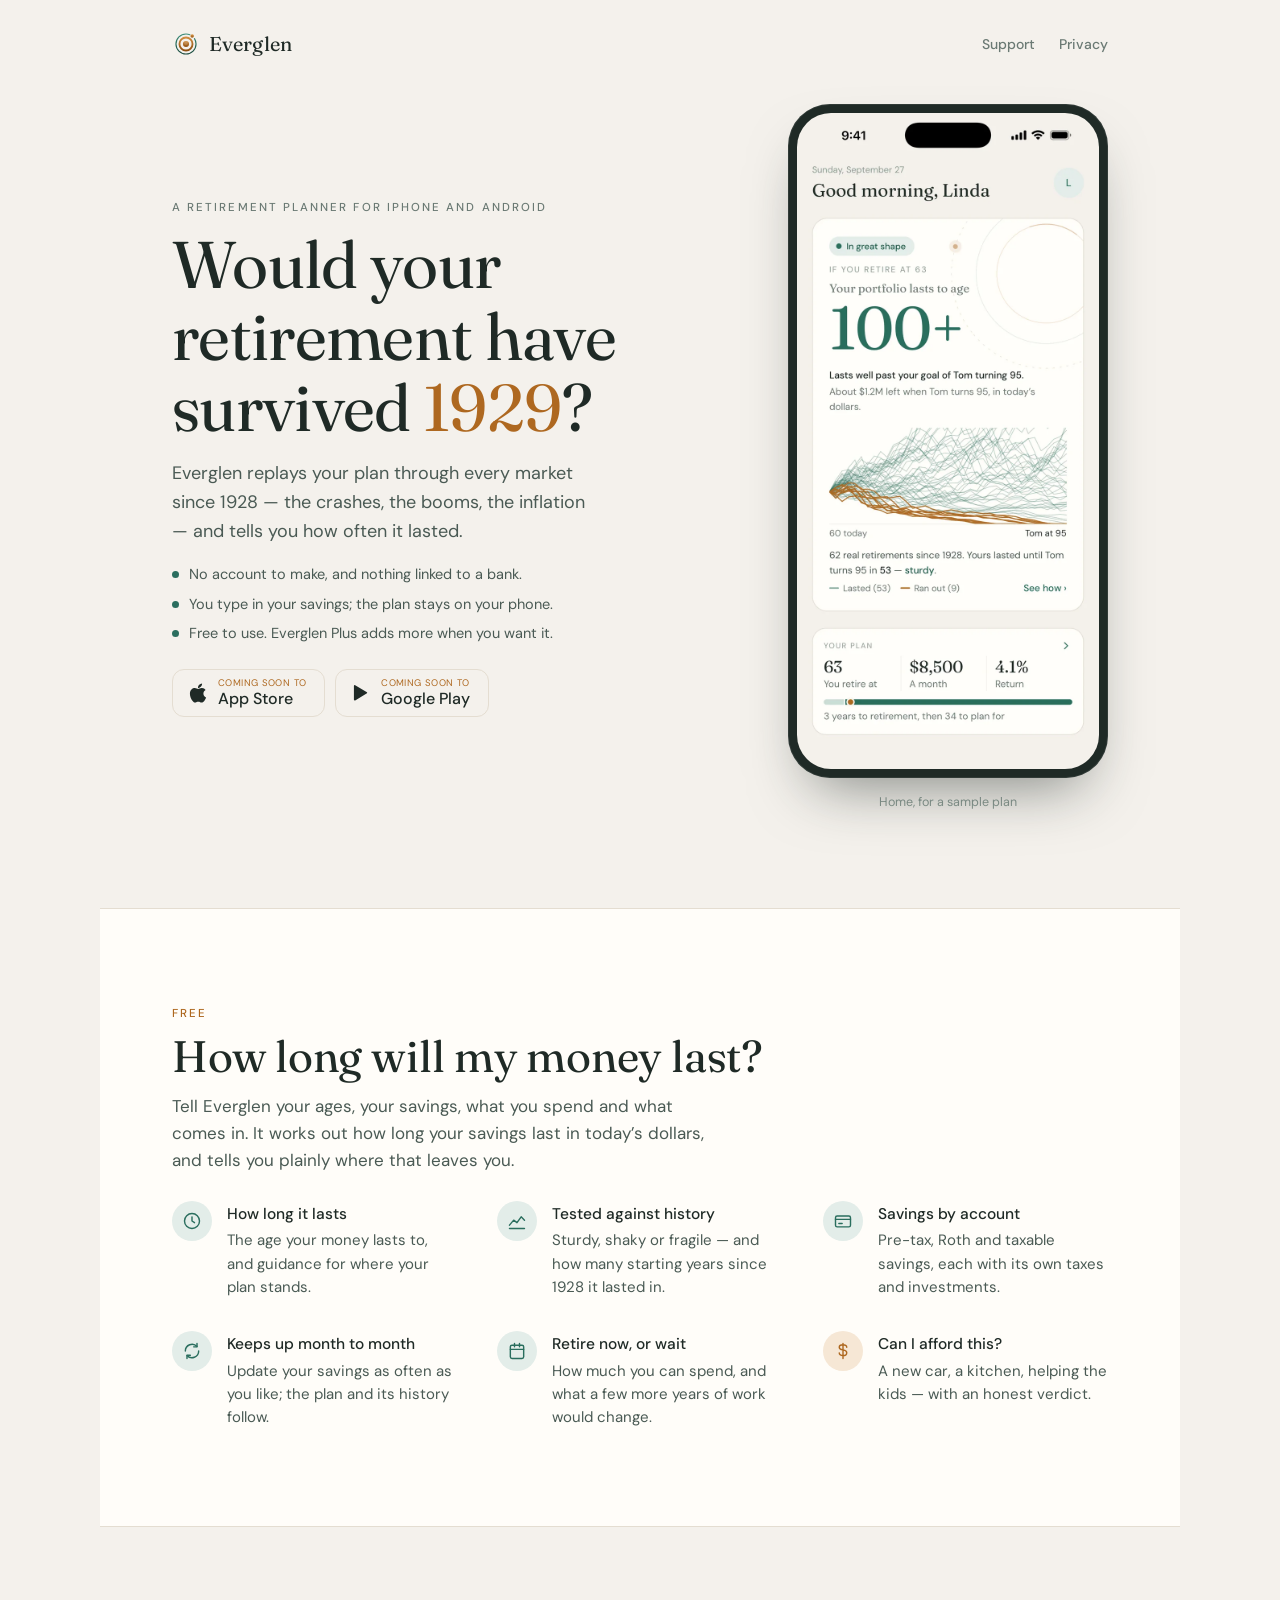
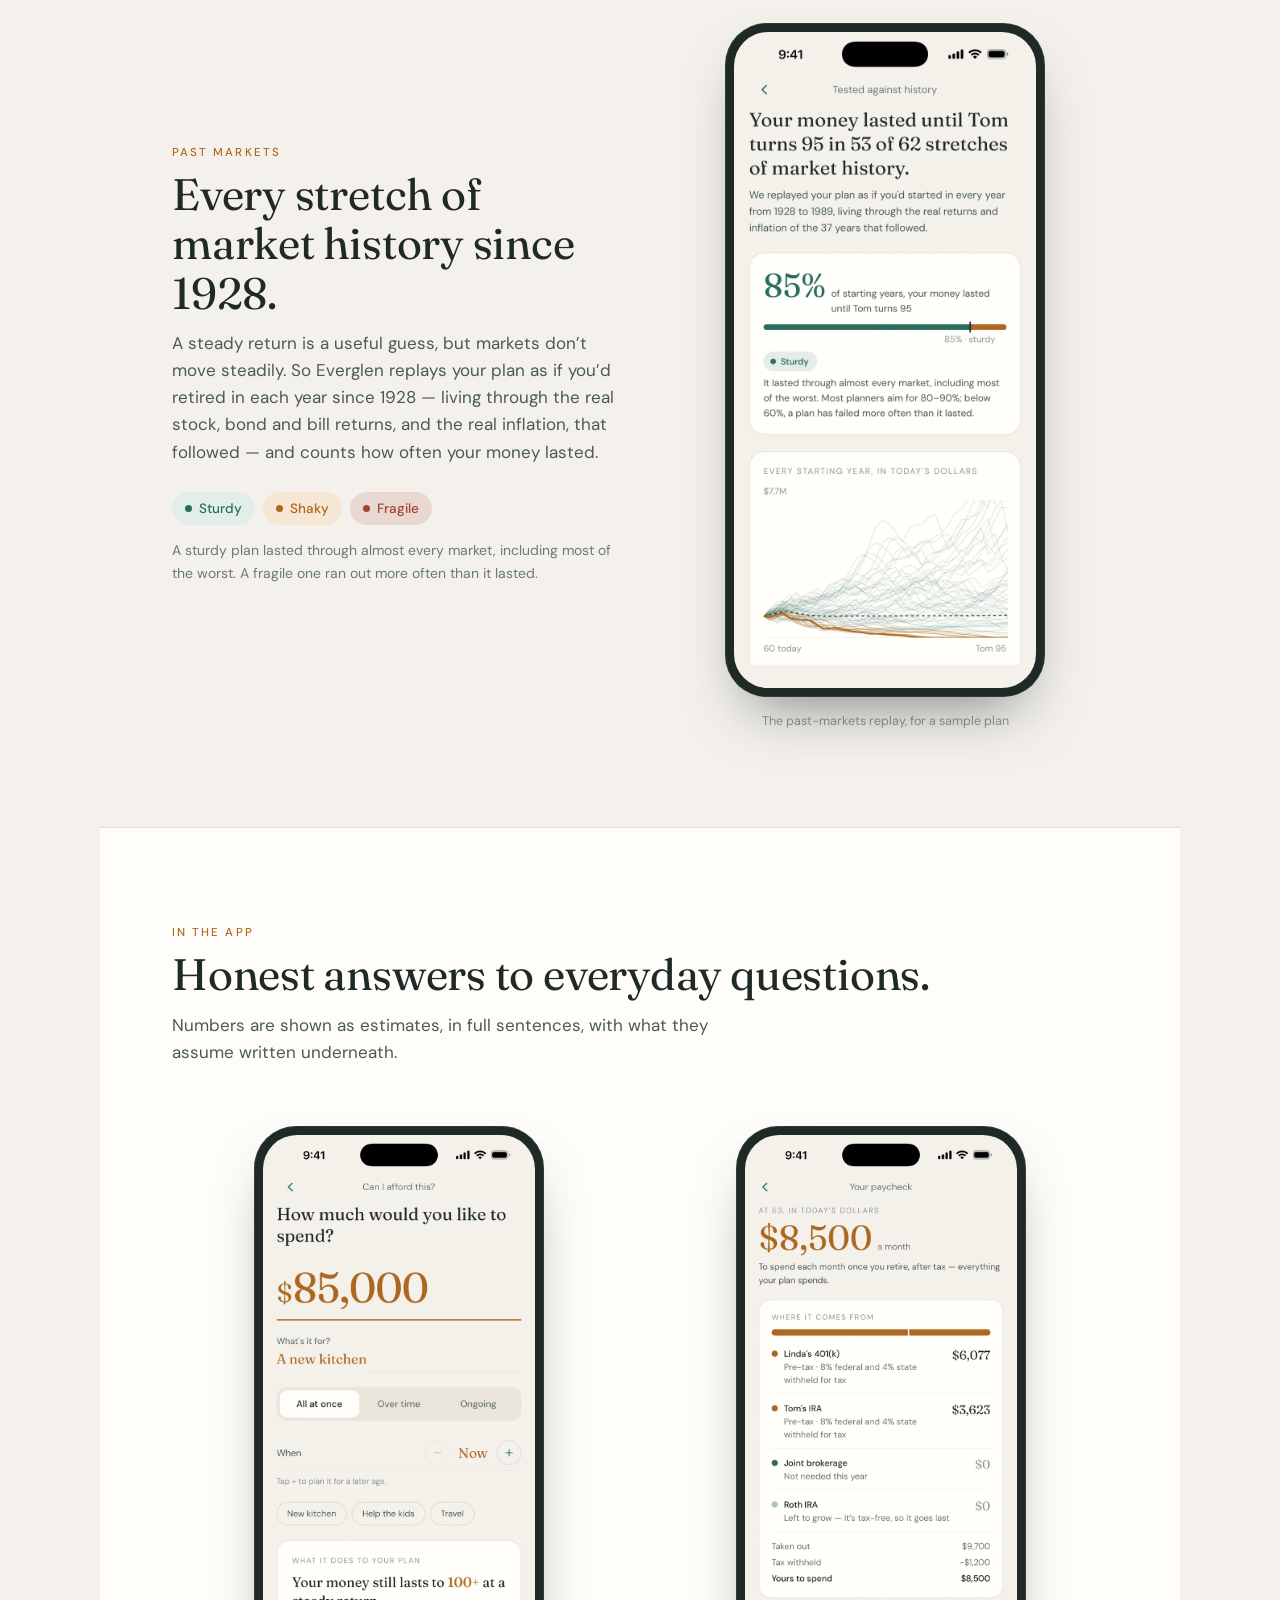
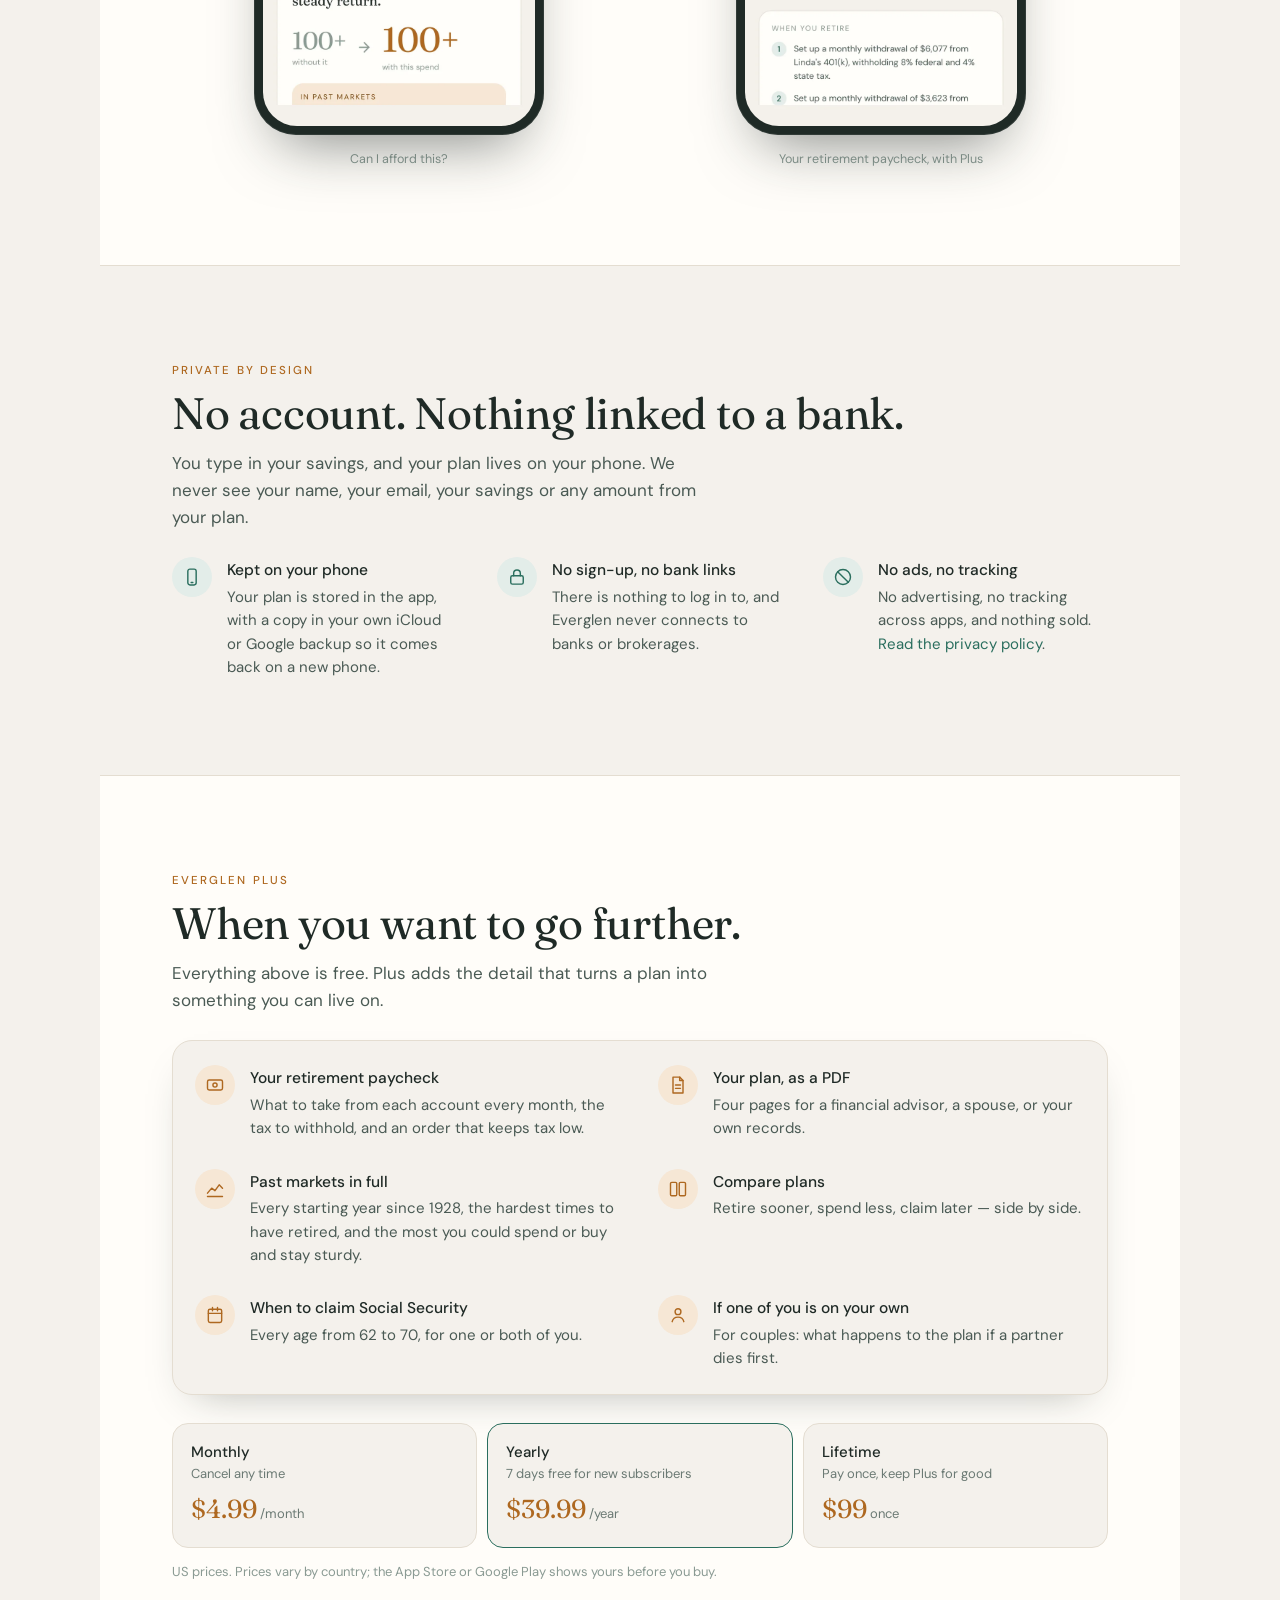
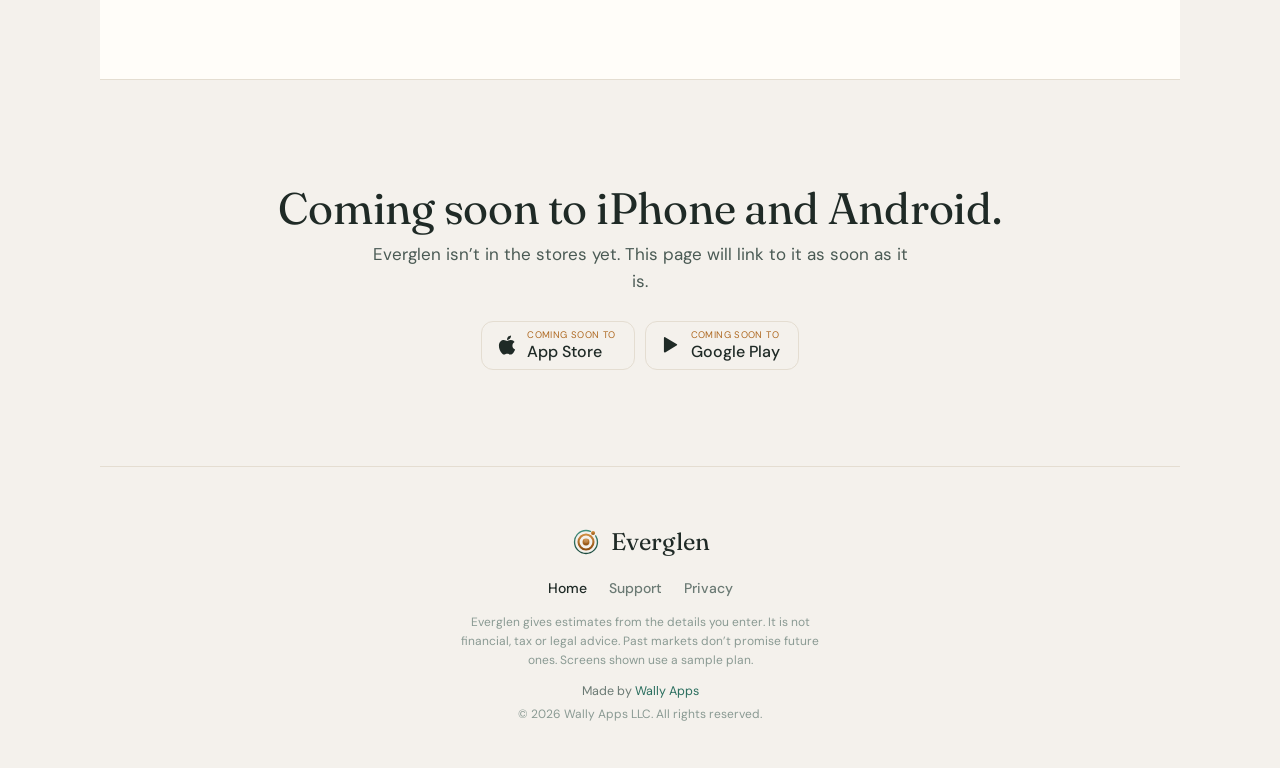
==== index.html @ 69cf1585 "Real screenshots, the new mark, and the analytics privacy policy The home page's four phone mockups " ====
<!DOCTYPE html>
<html lang="en">
<head>
<meta charset="UTF-8" />
<meta name="viewport" content="width=device-width, initial-scale=1, viewport-fit=cover" />
<title>Everglen — Would your retirement have survived 1929?</title>
<meta name="description" content="Everglen is a retirement planner for iPhone and Android. It shows how long your money will last, then replays your plan through every market since 1928 to see how often it held up. No account, nothing linked to a bank." />
<meta name="theme-color" content="#F4F1EC" media="(prefers-color-scheme: light)" />
<meta name="theme-color" content="#141917" media="(prefers-color-scheme: dark)" />
<meta property="og:title" content="Everglen — Would your retirement have survived 1929?" />
<meta property="og:description" content="A retirement planner that replays your plan through every market since 1928 — the crashes, the booms, the inflation — and tells you how often it lasted." />
<meta property="og:image" content="images/icon-512.png" />
<link rel="icon" type="image/png" href="images/favicon.png" />
<link rel="apple-touch-icon" href="images/apple-touch-icon.png" />
<link rel="preconnect" href="https://fonts.googleapis.com" />
<link rel="preconnect" href="https://fonts.gstatic.com" crossorigin />
<link href="https://fonts.googleapis.com/css2?family=DM+Sans:opsz,wght@9..40,400;9..40,500&family=Fraunces:opsz,wght@9..144,400&display=swap" rel="stylesheet" />
<link rel="stylesheet" href="styles.css?v=1" />
</head>
<body>

<div class="col col-home">

  <!-- ============ HERO ============ -->
  <section class="section hero">
    <header class="site-header">
      <a href="index.html" class="wordmark"><img src="images/mark.svg" alt="" width="28" height="28" />Everglen</a>
      <nav>
        <a href="support.html">Support</a>
        <a href="privacy.html">Privacy</a>
      </nav>
    </header>

    <div class="hero-inner">
      <div>
        <div class="eyebrow">A retirement planner for iPhone and Android</div>
        <h1 class="hero-question">Would your retirement have survived <em>1929</em>?</h1>
        <p class="lede">Everglen replays your plan through every market since 1928 — the crashes, the booms, the inflation — and tells you how often it lasted.</p>
        <ul class="hero-points">
          <li>No account to make, and nothing linked to a bank.</li>
          <li>You type in your savings; the plan stays on your phone.</li>
          <li>Free to use. Everglen Plus adds more when you want it.</li>
        </ul>
        <div class="badge-row">
          <span class="store-badge coming-soon" aria-label="Coming soon to the App Store">
            <svg viewBox="0 0 384 512" aria-hidden="true"><path d="M318.7 268.7c-.2-36.7 16.4-64.4 50-84.8-18.8-26.9-47.2-41.7-84.7-44.6-35.5-2.8-74.3 20.7-88.5 20.7-15 0-49.4-19.7-76.4-19.7C63.3 141.2 4 184.8 4 273.5q0 39.3 14.4 81.2c12.8 36.7 59 126.7 107.2 125.2 25.2-.6 43-17.9 75.8-17.9 31.8 0 48.3 17.9 76.4 17.9 48.6-.7 90.4-82.5 102.6-119.3-65.2-30.7-61.7-90-61.7-91.9zm-56.6-164.2c27.3-32.4 24.8-61.9 24-72.5-24.1 1.4-52 16.4-67.9 34.9-17.5 19.8-27.8 44.3-25.6 71.9 26.1 2 49.9-11.4 69.5-34.3z"/></svg>
            <span class="stack"><span class="top">COMING SOON TO</span><span class="bot">App Store</span></span>
          </span>
          <span class="store-badge coming-soon" aria-label="Coming soon to Google Play">
            <svg viewBox="0 0 24 24" aria-hidden="true"><path d="M3.5 20.5V3.5c0-.55.45-1 1-1 .18 0 .35.05.51.13l14.14 8.5c.4.24.4.83 0 1.07L5.01 20.87c-.16.08-.33.13-.51.13-.55 0-1-.45-1-1z"/></svg>
            <span class="stack"><span class="top">COMING SOON TO</span><span class="bot">Google Play</span></span>
          </span>
        </div>
      </div>

      <!-- Home screen (sample plan) -->
      <figure class="phone-wrap" style="margin-bottom:0;">
        <div class="phone shot" role="img" aria-label="Everglen's Home screen for a sample couple: their money lasts to age 100+, and in real market history since 1928 it lasted until Tom turns 95 in 53 of 62 starting years — sturdy. Under it, their plan: retiring at 63 on $8,500 a month.">
          <img class="shot-img" src="images/screen-home.webp" alt="" width="750" height="1630" />
        </div>
        <figcaption class="phone-caption">Home, for a sample plan</figcaption>
      </figure>
    </div>
  </section>

  <!-- ============ HOW LONG ============ -->
  <section class="section alt">
    <div class="eyebrow copper">Free</div>
    <h2 class="h2">How long will my money last?</h2>
    <p class="sub">Tell Everglen your ages, your savings, what you spend and what comes in. It works out how long your savings last in today’s dollars, and tells you plainly where that leaves you.</p>

    <div class="feature-list two three">
      <div class="feature-row">
        <div class="icon-circle"><svg viewBox="0 0 24 24"><circle cx="12" cy="12" r="9"/><path d="M12 7v5l3 2"/></svg></div>
        <div>
          <div class="feature-title">How long it lasts</div>
          <div class="feature-body">The age your money lasts to, and guidance for where your plan stands.</div>
        </div>
      </div>
      <div class="feature-row">
        <div class="icon-circle"><svg viewBox="0 0 24 24"><path d="M3 17l5-6 4 3 5-7 4 4"/><path d="M3 21h18"/></svg></div>
        <div>
          <div class="feature-title">Tested against history</div>
          <div class="feature-body">Sturdy, shaky or fragile — and how many starting years since 1928 it lasted in.</div>
        </div>
      </div>
      <div class="feature-row">
        <div class="icon-circle"><svg viewBox="0 0 24 24"><rect x="3" y="6" width="18" height="13" rx="2"/><path d="M3 10h18M7 15h4"/></svg></div>
        <div>
          <div class="feature-title">Savings by account</div>
          <div class="feature-body">Pre-tax, Roth and taxable savings, each with its own taxes and investments.</div>
        </div>
      </div>
      <div class="feature-row">
        <div class="icon-circle"><svg viewBox="0 0 24 24"><path d="M4 12a8 8 0 0 1 14-5.3M20 12a8 8 0 0 1-14 5.3"/><path d="M18 3v4h-4M6 21v-4h4"/></svg></div>
        <div>
          <div class="feature-title">Keeps up month to month</div>
          <div class="feature-body">Update your savings as often as you like; the plan and its history follow.</div>
        </div>
      </div>
      <div class="feature-row">
        <div class="icon-circle"><svg viewBox="0 0 24 24"><rect x="4" y="5" width="16" height="16" rx="2"/><path d="M4 10h16M9 3v4M15 3v4"/></svg></div>
        <div>
          <div class="feature-title">Retire now, or wait</div>
          <div class="feature-body">How much you can spend, and what a few more years of work would change.</div>
        </div>
      </div>
      <div class="feature-row">
        <div class="icon-circle copper"><svg viewBox="0 0 24 24"><path d="M12 3v18M16.5 7.5c0-1.9-2-3-4.5-3s-4.5 1.1-4.5 3 2 2.8 4.5 3.2 4.5 1.3 4.5 3.3-2 3.5-4.5 3.5-4.5-1.3-4.5-3.3"/></svg></div>
        <div>
          <div class="feature-title">Can I afford this?</div>
          <div class="feature-body">A new car, a kitchen, helping the kids — with an honest verdict.</div>
        </div>
      </div>
    </div>
  </section>

  <!-- ============ PAST MARKETS ============ -->
  <section class="section">
    <div class="split">
      <div>
        <div class="eyebrow copper">Past markets</div>
        <h2 class="h2">Every stretch of market history since 1928.</h2>
        <p class="sub">A steady return is a useful guess, but markets don’t move steadily. So Everglen replays your plan as if you’d retired in each year since 1928 — living through the real stock, bond and bill returns, and the real inflation, that followed — and counts how often your money lasted.</p>
        <div class="verdicts">
          <span class="chip sturdy">Sturdy</span>
          <span class="chip shaky">Shaky</span>
          <span class="chip fragile">Fragile</span>
        </div>
        <p class="verdict-notes">A sturdy plan lasted through almost every market, including most of the worst. A fragile one ran out more often than it lasted.</p>
      </div>

      <figure class="phone-wrap" style="margin-bottom:0;">
        <div class="phone shot" role="img" aria-label="The past-markets replay for a sample couple: their money lasted until Tom turns 95 in 53 of 62 stretches of market history, 85 percent — sturdy.">
          <img class="shot-img" src="images/screen-markets.webp" alt="" width="750" height="1630" loading="lazy" />
        </div>
        <figcaption class="phone-caption">The past-markets replay, for a sample plan</figcaption>
      </figure>
    </div>
  </section>

  <!-- ============ TWO SCREENS ============ -->
  <section class="section alt">
    <div class="eyebrow copper">In the app</div>
    <h2 class="h2">Honest answers to everyday questions.</h2>
    <p class="sub">Numbers are shown as estimates, in full sentences, with what they assume written underneath.</p>

    <div class="screens">
      <!-- Can I afford this? -->
      <figure class="phone-wrap">
        <div class="phone shot" role="img" aria-label="Can I afford this? for a sample couple: spending $85,000 on a new kitchen, their money still lasts to 100+ at a steady return.">
          <img class="shot-img" src="images/screen-afford.webp" alt="" width="750" height="1630" loading="lazy" />
        </div>
        <figcaption class="phone-caption">Can I afford this?</figcaption>
      </figure>

      <!-- Paycheck -->
      <figure class="phone-wrap">
        <div class="phone shot" role="img" aria-label="Your retirement paycheck for a sample couple: $8,500 a month to spend, $6,077 from Linda's 401(k) and $3,623 from Tom's IRA, with 8% federal and 4% state tax withheld; the brokerage and Roth are left to grow.">
          <img class="shot-img" src="images/screen-paycheck.webp" alt="" width="750" height="1630" loading="lazy" />
        </div>
        <figcaption class="phone-caption">Your retirement paycheck, with Plus</figcaption>
      </figure>
    </div>
  </section>

  <!-- ============ PRIVATE ============ -->
  <section class="section">
    <div class="eyebrow copper">Private by design</div>
    <h2 class="h2">No account. Nothing linked to a bank.</h2>
    <p class="sub">You type in your savings, and your plan lives on your phone. We never see your name, your email, your savings or any amount from your plan.</p>

    <div class="feature-list two three">
      <div class="feature-row">
        <div class="icon-circle"><svg viewBox="0 0 24 24"><rect x="7" y="2.5" width="10" height="19" rx="2.5"/><path d="M11 18.5h2"/></svg></div>
        <div>
          <div class="feature-title">Kept on your phone</div>
          <div class="feature-body">Your plan is stored in the app, with a copy in your own iCloud or Google backup so it comes back on a new phone.</div>
        </div>
      </div>
      <div class="feature-row">
        <div class="icon-circle"><svg viewBox="0 0 24 24"><rect x="4.5" y="10.5" width="15" height="10" rx="2"/><path d="M8 10.5V7.5a4 4 0 0 1 8 0v3"/></svg></div>
        <div>
          <div class="feature-title">No sign-up, no bank links</div>
          <div class="feature-body">There is nothing to log in to, and Everglen never connects to banks or brokerages.</div>
        </div>
      </div>
      <div class="feature-row">
        <div class="icon-circle"><svg viewBox="0 0 24 24"><circle cx="12" cy="12" r="9"/><path d="M5.6 5.6l12.8 12.8"/></svg></div>
        <div>
          <div class="feature-title">No ads, no tracking</div>
          <div class="feature-body">No advertising, no tracking across apps, and nothing sold. <a href="privacy.html">Read the privacy policy</a>.</div>
        </div>
      </div>
    </div>
  </section>

  <!-- ============ PLUS ============ -->
  <section class="section alt">
    <div class="eyebrow copper">Everglen Plus</div>
    <h2 class="h2">When you want to go further.</h2>
    <p class="sub">Everything above is free. Plus adds the detail that turns a plan into something you can live on.</p>

    <div class="plus-card">
      <div class="feature-list two">
        <div class="feature-row">
          <div class="icon-circle copper"><svg viewBox="0 0 24 24"><rect x="3" y="6" width="18" height="12" rx="2"/><circle cx="12" cy="12" r="2.5"/></svg></div>
          <div>
            <div class="feature-title">Your retirement paycheck</div>
            <div class="feature-body">What to take from each account every month, the tax to withhold, and an order that keeps tax low.</div>
          </div>
        </div>
        <div class="feature-row">
          <div class="icon-circle copper"><svg viewBox="0 0 24 24"><path d="M6 2.5h8l4 4v15H6z"/><path d="M14 2.5v4h4M9 12h6M9 16h6"/></svg></div>
          <div>
            <div class="feature-title">Your plan, as a PDF</div>
            <div class="feature-body">Four pages for a financial advisor, a spouse, or your own records.</div>
          </div>
        </div>
        <div class="feature-row">
          <div class="icon-circle copper"><svg viewBox="0 0 24 24"><path d="M3 17l5-6 4 3 5-7 4 4"/><path d="M3 21h18"/></svg></div>
          <div>
            <div class="feature-title">Past markets in full</div>
            <div class="feature-body">Every starting year since 1928, the hardest times to have retired, and the most you could spend or buy and stay sturdy.</div>
          </div>
        </div>
        <div class="feature-row">
          <div class="icon-circle copper"><svg viewBox="0 0 24 24"><rect x="3" y="4" width="7.5" height="16" rx="1.5"/><rect x="13.5" y="4" width="7.5" height="16" rx="1.5"/></svg></div>
          <div>
            <div class="feature-title">Compare plans</div>
            <div class="feature-body">Retire sooner, spend less, claim later — side by side.</div>
          </div>
        </div>
        <div class="feature-row">
          <div class="icon-circle copper"><svg viewBox="0 0 24 24"><rect x="4" y="5" width="16" height="16" rx="2"/><path d="M4 10h16M9 3v4M15 3v4"/></svg></div>
          <div>
            <div class="feature-title">When to claim Social Security</div>
            <div class="feature-body">Every age from 62 to 70, for one or both of you.</div>
          </div>
        </div>
        <div class="feature-row">
          <div class="icon-circle copper"><svg viewBox="0 0 24 24"><circle cx="12" cy="8" r="3.5"/><path d="M5 20c.8-3.6 3.6-5.5 7-5.5s6.2 1.9 7 5.5"/></svg></div>
          <div>
            <div class="feature-title">If one of you is on your own</div>
            <div class="feature-body">For couples: what happens to the plan if a partner dies first.</div>
          </div>
        </div>
      </div>
    </div>

    <div class="price-row">
      <div class="price">
        <div><div class="p-name">Monthly</div><div class="p-note">Cancel any time</div></div>
        <div class="p-amt">$4.99<small> /month</small></div>
      </div>
      <div class="price featured">
        <div><div class="p-name">Yearly</div><div class="p-note">7 days free for new subscribers</div></div>
        <div class="p-amt">$39.99<small> /year</small></div>
      </div>
      <div class="price">
        <div><div class="p-name">Lifetime</div><div class="p-note">Pay once, keep Plus for good</div></div>
        <div class="p-amt">$99<small> once</small></div>
      </div>
    </div>
    <p class="fine">US prices. Prices vary by country; the App Store or Google Play shows yours before you buy.</p>
  </section>

  <!-- ============ CTA BAND ============ -->
  <section class="section cta-band">
    <h2 class="h2">Coming soon to iPhone and Android.</h2>
    <p class="sub">Everglen isn’t in the stores yet. This page will link to it as soon as it is.</p>
    <div class="badge-row">
      <span class="store-badge coming-soon" aria-label="Coming soon to the App Store">
        <svg viewBox="0 0 384 512" aria-hidden="true"><path d="M318.7 268.7c-.2-36.7 16.4-64.4 50-84.8-18.8-26.9-47.2-41.7-84.7-44.6-35.5-2.8-74.3 20.7-88.5 20.7-15 0-49.4-19.7-76.4-19.7C63.3 141.2 4 184.8 4 273.5q0 39.3 14.4 81.2c12.8 36.7 59 126.7 107.2 125.2 25.2-.6 43-17.9 75.8-17.9 31.8 0 48.3 17.9 76.4 17.9 48.6-.7 90.4-82.5 102.6-119.3-65.2-30.7-61.7-90-61.7-91.9zm-56.6-164.2c27.3-32.4 24.8-61.9 24-72.5-24.1 1.4-52 16.4-67.9 34.9-17.5 19.8-27.8 44.3-25.6 71.9 26.1 2 49.9-11.4 69.5-34.3z"/></svg>
        <span class="stack"><span class="top">COMING SOON TO</span><span class="bot">App Store</span></span>
      </span>
      <span class="store-badge coming-soon" aria-label="Coming soon to Google Play">
        <svg viewBox="0 0 24 24" aria-hidden="true"><path d="M3.5 20.5V3.5c0-.55.45-1 1-1 .18 0 .35.05.51.13l14.14 8.5c.4.24.4.83 0 1.07L5.01 20.87c-.16.08-.33.13-.51.13-.55 0-1-.45-1-1z"/></svg>
        <span class="stack"><span class="top">COMING SOON TO</span><span class="bot">Google Play</span></span>
      </span>
    </div>
  </section>

  <!-- ============ FOOTER ============ -->
  <footer class="footer">
    <div class="wordmark"><img src="images/mark.svg" alt="" width="32" height="32" />Everglen</div>
    <nav>
      <a href="index.html" class="current">Home</a>
      <a href="support.html">Support</a>
      <a href="privacy.html">Privacy</a>
    </nav>
    <p class="disclaimer">Everglen gives estimates from the details you enter. It is not financial, tax or legal advice. Past markets don’t promise future ones. Screens shown use a sample plan.</p>
    <p class="madeby">Made by <a href="https://wallyapps.com">Wally Apps</a></p>
    <p class="copyright">© 2026 Wally Apps LLC. All rights reserved.</p>
  </footer>

</div>

<script src="site.js"></script>
</body>
</html>
---- styles.css ----
/* Everglen — shared styles. Mobile-first; column max-width 460px.
   Colours follow the app (light + dark). Fraunces for headlines and numbers,
   DM Sans for everything else. */

*, *::before, *::after { box-sizing: border-box; }
html, body { margin: 0; padding: 0; }

:root {
  --bg: #F4F1EC;
  --card: #FFFDF9;
  --border: #E4DDD1;
  --text: #1F2A26;
  --body: #4A5A54;
  --secondary: #6B7A74;
  --faint: #8A9A93;
  --teal: #2A6E5E;
  --teal-ink: #2A6E5E;
  --teal-tint: #E3EDE9;
  --copper: #AE6820;
  --copper-tint: #F6E7D5;
  --brick: #A4452F;
  --sage: #A9C4BA;
  --on-teal: #FFFFFF;
  --shadow: 0 18px 40px -22px rgba(31, 42, 38, 0.35);
  --phone-bezel: #1F2A26;
}

@media (prefers-color-scheme: dark) {
  :root {
    --bg: #141917;
    --card: #1D2422;
    --border: #2E3834;
    --text: #EDEAE3;
    --body: #C4CFC9;
    --secondary: #9AA8A2;
    --faint: #7F8D87;
    --teal: #2F7D69;
    --teal-ink: #7FBFAE;
    --teal-tint: rgba(47, 125, 105, 0.2);
    --copper: #E0A061;
    --copper-tint: rgba(224, 160, 97, 0.14);
    --brick: #D98068;
    --sage: #4F6B62;
    --shadow: 0 18px 40px -22px rgba(0, 0, 0, 0.8);
    --phone-bezel: #050706;
  }
}

body {
  background: var(--bg);
  color: var(--body);
  font-family: 'DM Sans', -apple-system, BlinkMacSystemFont, 'Segoe UI', sans-serif;
  font-weight: 400;
  font-size: 15px;
  line-height: 1.6;
  -webkit-font-smoothing: antialiased;
  -webkit-text-size-adjust: 100%;
}
img { max-width: 100%; display: block; }
a { color: var(--teal-ink); text-decoration: none; }
a:hover { text-decoration: underline; }
strong { color: var(--text); font-weight: 500; }

/* ---- Layout columns ---- */
.col {
  max-width: 460px;
  margin: 0 auto;
  position: relative;
}
.col-home { overflow: hidden; }
.col-doc {
  padding: 0 22px;
  min-height: 100vh;
}

/* ---- Typography helpers ---- */
.serif { font-family: 'Fraunces', Georgia, serif; font-weight: 400; }

.eyebrow {
  font-weight: 500;
  font-size: 11.5px;
  letter-spacing: 0.18em;
  text-transform: uppercase;
  color: var(--secondary);
}
.eyebrow.copper { color: var(--copper); }

/* ---- Wordmark ---- */
.wordmark {
  display: inline-flex;
  align-items: center;
  gap: 9px;
  font-family: 'Fraunces', Georgia, serif;
  font-weight: 400;
  font-size: 20px;
  color: var(--text);
  letter-spacing: 0.005em;
}
.wordmark:hover { text-decoration: none; }
.wordmark img { width: 28px; height: 28px; }

/* ---- Header (hero + doc pages) ---- */
.site-header {
  display: flex;
  align-items: center;
  justify-content: space-between;
  padding: 22px 0 18px;
}
.site-header nav a {
  font-weight: 500;
  font-size: 14px;
  color: var(--secondary);
  margin-left: 20px;
}
.site-header nav a.current { color: var(--text); }
.site-header nav a:hover { color: var(--text); text-decoration: none; }
.col-doc .site-header { border-bottom: 1px solid var(--border); }

/* ---- Store badges ---- */
.badge-row {
  display: flex;
  flex-wrap: wrap;
  gap: 10px;
  align-items: center;
}
.store-badge {
  display: inline-flex;
  align-items: center;
  gap: 10px;
  padding: 9px 18px 9px 15px;
  border-radius: 12px;
  background: var(--text);
  color: var(--bg);
  text-decoration: none;
}
.store-badge:hover { text-decoration: none; }
.store-badge svg { width: 20px; height: 22px; fill: currentColor; flex: none; }
.store-badge .stack { display: flex; flex-direction: column; line-height: 1; text-align: left; }
.store-badge .stack .top { font-size: 9.5px; letter-spacing: 0.04em; opacity: 0.8; }
.store-badge .stack .bot { font-size: 16px; font-weight: 500; margin-top: 3px; }
.store-badge.coming-soon {
  background: transparent;
  color: var(--text);
  border: 1px solid var(--border);
  cursor: default;
}
.store-badge.coming-soon .stack .top { color: var(--copper); opacity: 1; }

/* ---- Sections (home) ---- */
.section {
  padding: 52px 24px;
  border-top: 1px solid var(--border);
}
.section.hero {
  padding: 0 24px 48px;
  border-top: none;
}
.section.alt { background: var(--card); }

.hero-inner { padding-top: 26px; }
.hero-question {
  font-family: 'Fraunces', Georgia, serif;
  font-weight: 400;
  font-size: 40px;
  line-height: 1.08;
  letter-spacing: -0.01em;
  color: var(--text);
  margin: 12px 0 16px;
}
.hero-question em { font-style: normal; color: var(--copper); }
.lede {
  font-size: 16.5px;
  line-height: 1.6;
  color: var(--body);
  margin: 0 0 18px;
  max-width: 420px;
}
.hero-points {
  list-style: none;
  padding: 0;
  margin: 0 0 24px;
  display: flex;
  flex-direction: column;
  gap: 6px;
}
.hero-points li {
  display: flex;
  gap: 10px;
  align-items: baseline;
  font-size: 14.5px;
  color: var(--body);
}
.hero-points li::before {
  content: '';
  flex: none;
  width: 7px; height: 7px;
  border-radius: 50%;
  background: var(--teal);
  transform: translateY(-1px);
}
.launch-note {
  margin: 12px 0 0;
  font-size: 13px;
  color: var(--faint);
}

/* Section titles */
.h2 {
  font-family: 'Fraunces', Georgia, serif;
  font-weight: 400;
  font-size: 30px;
  line-height: 1.12;
  letter-spacing: -0.005em;
  color: var(--text);
  margin: 8px 0 12px;
}
.section .sub {
  margin: 0 0 26px;
  max-width: 460px;
  color: var(--body);
  font-size: 15.5px;
}

/* Feature rows */
.feature-list {
  display: flex;
  flex-direction: column;
  gap: 22px;
}
.feature-row {
  display: flex;
  gap: 15px;
  align-items: flex-start;
}
.icon-circle {
  flex: none;
  width: 40px; height: 40px;
  border-radius: 50%;
  display: flex; align-items: center; justify-content: center;
  background: var(--teal-tint);
  color: var(--teal-ink);
}
.icon-circle.copper { background: var(--copper-tint); color: var(--copper); }
.icon-circle svg { width: 20px; height: 20px; stroke: currentColor; fill: none; stroke-width: 1.7; stroke-linecap: round; stroke-linejoin: round; }
.feature-title {
  font-weight: 500;
  font-size: 15.5px;
  color: var(--text);
  margin: 1px 0 3px;
}
.feature-body {
  color: var(--body);
  font-size: 14.5px;
  line-height: 1.55;
}

/* ---- Verdict chips ---- */
.verdicts {
  display: flex;
  flex-wrap: wrap;
  gap: 8px;
  margin: 4px 0 22px;
}
.chip {
  display: inline-flex;
  align-items: center;
  gap: 7px;
  padding: 6px 13px;
  border-radius: 999px;
  font-size: 13.5px;
  font-weight: 500;
}
.chip::before {
  content: '';
  width: 7px; height: 7px;
  border-radius: 50%;
  background: currentColor;
}
.chip.sturdy { background: var(--teal-tint); color: var(--teal-ink); }
.chip.shaky { background: var(--copper-tint); color: var(--copper); }
.chip.fragile { background: color-mix(in srgb, var(--brick) 14%, transparent); color: var(--brick); }
.verdict-notes { font-size: 14px; color: var(--secondary); margin: -8px 0 26px; }

/* ---- Plus + pricing ---- */
.plus-card {
  background: var(--card);
  border: 1px solid var(--border);
  border-radius: 20px;
  padding: 24px 22px;
  box-shadow: var(--shadow);
}
.section.alt .plus-card { background: var(--bg); }

.price-row {
  display: grid;
  grid-template-columns: 1fr;
  gap: 10px;
  margin-top: 28px;
}
.price {
  border: 1px solid var(--border);
  border-radius: 16px;
  padding: 16px 18px;
  background: var(--card);
  display: flex;
  align-items: baseline;
  justify-content: space-between;
  gap: 12px;
}
.section.alt .price { background: var(--bg); }
.price.featured { border-color: var(--teal); }
.price .p-name { font-weight: 500; color: var(--text); font-size: 15px; }
.price .p-note { font-size: 13px; color: var(--secondary); }
.price .p-amt {
  font-family: 'Fraunces', Georgia, serif;
  font-size: 26px;
  color: var(--copper);
  white-space: nowrap;
}
.price .p-amt small { font-family: 'DM Sans', sans-serif; font-size: 13px; color: var(--secondary); }
.fine {
  font-size: 13px;
  color: var(--faint);
  margin: 14px 0 0;
}

/* ---- CTA band ---- */
.section.cta-band { text-align: center; }
.section.cta-band .h2 { margin-bottom: 8px; }
.section.cta-band .sub { margin-left: auto; margin-right: auto; }
.section.cta-band .badge-row { justify-content: center; }

/* ---- Phone mockups (HTML, sample numbers) ---- */
.phone-wrap { margin: 34px auto 0; width: 100%; max-width: 300px; }
.phone {
  width: 100%;
  border-radius: 42px;
  padding: 9px;
  background: var(--phone-bezel);
  box-shadow: 0 30px 60px -24px rgba(31, 42, 38, 0.55), inset 0 0 0 1px rgba(255,255,255,0.08);
  position: relative;
}
.phone .island {
  position: absolute;
  top: 19px; left: 50%;
  width: 80px; height: 22px;
  margin-left: -40px;
  border-radius: 12px;
  background: #000;
  z-index: 2;
}
.screen {
  border-radius: 34px;
  overflow: hidden;
  background: #F4F1EC;
  color: #4A5A54;
  aspect-ratio: 402 / 874;
  padding: 50px 16px 16px;
  font-size: 11px;
  line-height: 1.45;
  /* The mockups always show the app in light mode, like the screenshots would. */
  --m-text: #1F2A26; --m-body: #4A5A54; --m-sec: #6B7A74; --m-faint: #8A9A93;
  --m-card: #FFFDF9; --m-border: #E4DDD1; --m-teal: #2A6E5E; --m-tint: #E3EDE9;
  --m-copper: #AE6820; --m-ctint: #F6E7D5; --m-brick: #A4452F;
  display: flex;
  flex-direction: column;
}
.phone.shot .island { display: none; } /* the screenshot has its own */
.shot-img { display: block; width: 100%; height: auto; border-radius: 34px; }
.phone-caption {
  text-align: center;
  font-size: 12.5px;
  color: var(--faint);
  margin-top: 14px;
}

.m-date { color: var(--m-faint); font-size: 9.5px; }
.m-hello { font-family: 'Fraunces', Georgia, serif; color: var(--m-text); font-size: 19px; margin: 1px 0 12px; }
.m-title { font-family: 'Fraunces', Georgia, serif; color: var(--m-text); font-size: 17px; line-height: 1.2; margin: 4px 0 8px; }
.m-nav { text-align: center; color: var(--m-sec); font-size: 10.5px; margin-bottom: 10px; position: relative; }
.m-nav::before { content: '‹'; position: absolute; left: 2px; top: -3px; font-size: 16px; color: var(--m-teal); }
.m-card {
  background: var(--m-card);
  border: 1px solid var(--m-border);
  border-radius: 16px;
  padding: 14px 14px 12px;
}
.m-card + .m-card { margin-top: 10px; }
.m-pill {
  display: inline-flex; align-items: center; gap: 5px;
  background: var(--m-tint); color: var(--m-teal);
  border-radius: 999px; padding: 3px 9px;
  font-size: 9.5px; font-weight: 500;
}
.m-pill::before { content: ''; width: 5px; height: 5px; border-radius: 50%; background: currentColor; }
.m-eyebrow { font-size: 8px; letter-spacing: 0.16em; text-transform: uppercase; color: var(--m-sec); margin: 9px 0 2px; }
.m-eyebrow.copper { color: var(--m-copper); }
.m-lasts { font-family: 'Fraunces', Georgia, serif; font-size: 12.5px; color: var(--m-sec); }
.m-big { font-family: 'Fraunces', Georgia, serif; font-size: 62px; line-height: 1; color: var(--m-teal); letter-spacing: -0.02em; margin: 2px 0 6px; }
.m-strong { color: var(--m-text); font-size: 10.5px; }
.m-bar {
  position: relative;
  height: 6px; border-radius: 4px;
  background: var(--m-teal);
  margin: 10px 0 4px;
}
.m-bar .goal { position: absolute; top: -3px; bottom: -3px; width: 1.5px; background: var(--m-text); }
.m-bar-labels { display: flex; justify-content: space-between; font-size: 9px; color: var(--m-sec); }
.m-sep { border-top: 1px solid var(--m-border); margin: 9px 0; }
.m-row { display: flex; justify-content: space-between; align-items: center; gap: 8px; }
.m-row + .m-row { margin-top: 7px; }
.m-link { color: var(--m-teal); font-weight: 500; }
.m-muted { color: var(--m-sec); font-size: 9.5px; }
.m-num { font-family: 'Fraunces', Georgia, serif; color: var(--m-text); font-size: 12.5px; white-space: nowrap; }
.m-num.copper { color: var(--m-copper); }
.m-pct { font-family: 'Fraunces', Georgia, serif; font-size: 38px; color: var(--m-teal); line-height: 1; }
.m-years {
  display: grid;
  grid-template-columns: repeat(17, 1fr);
  gap: 2.5px;
  margin: 10px 0 6px;
}
.m-years span { aspect-ratio: 1; border-radius: 2px; background: var(--m-teal); }
.m-years span.short { background: var(--m-copper); }
.m-years span.out { background: var(--m-brick); }
.m-legend { display: flex; gap: 10px; font-size: 8.5px; color: var(--m-sec); }
.m-legend i { display: inline-block; width: 7px; height: 7px; border-radius: 2px; margin-right: 4px; vertical-align: -0.5px; }
.m-amount { font-family: 'Fraunces', Georgia, serif; font-size: 36px; color: var(--m-copper); line-height: 1.05; padding-bottom: 6px; border-bottom: 1.5px solid var(--m-copper); margin: 6px 0 10px; }
.m-seg { display: flex; background: #E9E4DC; border-radius: 10px; padding: 3px; margin-bottom: 10px; }
.m-seg span { flex: 1; text-align: center; padding: 5px 0; font-size: 9.5px; color: var(--m-sec); border-radius: 8px; }
.m-seg span.on { background: var(--m-card); color: var(--m-text); }
.m-button {
  margin-top: auto;
  background: var(--m-teal); color: #fff;
  text-align: center; border-radius: 999px;
  padding: 9px 0; font-size: 11px; font-weight: 500;
}
.m-foot { color: var(--m-faint); font-size: 8.5px; margin-top: 8px; }

/* Screens row (home) */
.screens {
  display: grid;
  grid-template-columns: 1fr;
  gap: 8px;
}
.screens .phone-wrap { max-width: 270px; }

/* ---- Footer ---- */
.footer {
  text-align: center;
  padding: 40px 24px 34px;
  border-top: 1px solid var(--border);
}
.footer .wordmark { font-size: 24px; margin-bottom: 16px; }
.footer .wordmark img { width: 32px; height: 32px; }
.footer nav {
  display: flex; justify-content: center; gap: 22px;
  margin-bottom: 14px;
  flex-wrap: wrap;
}
.footer nav a { font-weight: 500; font-size: 14px; color: var(--secondary); }
.footer nav a.current { color: var(--text); }
.footer .disclaimer {
  max-width: 380px;
  margin: 14px auto 12px;
  color: var(--faint);
  font-size: 12px;
  line-height: 1.55;
}
.footer .madeby {
  font-size: 12.5px;
  color: var(--secondary);
  margin: 0 0 4px;
}
.footer .copyright { color: var(--faint); font-size: 12px; margin: 0; }

/* ---- Doc pages ---- */
.doc-title-block { padding: 38px 0 6px; }
.h1-doc {
  font-family: 'Fraunces', Georgia, serif;
  font-weight: 400;
  font-size: 38px;
  line-height: 1.05;
  letter-spacing: -0.01em;
  color: var(--text);
  margin: 8px 0 14px;
}
.doc-intro {
  max-width: 520px;
  margin: 0;
  color: var(--body);
  font-size: 15.5px;
}
.updated { margin-top: 12px; font-size: 13px; color: var(--faint); }

/* Contact / highlight card */
.card {
  background: var(--card);
  border: 1px solid var(--border);
  border-radius: 18px;
  padding: 22px;
  box-shadow: var(--shadow);
  margin: 26px 0;
  display: block;
  text-decoration: none;
  color: inherit;
}
a.card:hover { text-decoration: none; border-color: var(--sage); }
.card .card-eyebrow {
  font-weight: 500;
  font-size: 11.5px;
  letter-spacing: 0.18em;
  text-transform: uppercase;
  color: var(--copper);
  margin-bottom: 8px;
}
.card .card-email {
  font-family: 'Fraunces', Georgia, serif;
  font-size: 21px;
  color: var(--teal-ink);
  margin: 2px 0 8px;
  word-break: break-all;
}
.card .card-sub {
  font-size: 14px;
  color: var(--body);
  line-height: 1.55;
}
.card h3 {
  font-family: 'Fraunces', Georgia, serif;
  font-weight: 400;
  font-size: 21px;
  line-height: 1.25;
  color: var(--text);
  margin: 0 0 8px;
}
.card ul { margin: 10px 0 0; padding-left: 18px; font-size: 14px; }
.card li { margin: 3px 0; }

/* FAQ */
.faq-group {
  margin: 36px 0 2px;
  font-weight: 500;
  font-size: 11.5px;
  letter-spacing: 0.18em;
  text-transform: uppercase;
  color: var(--copper);
}
details.faq { border-bottom: 1px solid var(--border); }
details.faq > summary {
  list-style: none;
  cursor: pointer;
  display: flex;
  align-items: center;
  justify-content: space-between;
  gap: 14px;
  padding: 18px 0;
  font-weight: 500;
  font-size: 16px;
  color: var(--text);
}
details.faq > summary::-webkit-details-marker { display: none; }
details.faq .plus {
  flex: none;
  color: var(--teal-ink);
  font-size: 22px;
  font-weight: 400;
  line-height: 1;
  transition: transform 0.2s;
}
details.faq[open] .plus { transform: rotate(45deg); }
details.faq .a {
  padding: 0 0 18px;
  font-size: 15px;
  line-height: 1.65;
  color: var(--body);
}
details.faq .a p { margin: 0; }
details.faq .a p + p { margin-top: 10px; }
details.faq .a ul, details.faq .a ol { margin: 8px 0 0; padding-left: 20px; }
details.faq .a li { margin: 4px 0; }
.path { color: var(--text); font-weight: 500; }

/* Privacy prose */
.prose h2 {
  font-family: 'Fraunces', Georgia, serif;
  font-weight: 400;
  font-size: 22px;
  line-height: 1.25;
  color: var(--text);
  margin: 38px 0 10px;
}
.prose p, .prose li {
  font-size: 15px;
  line-height: 1.7;
  color: var(--body);
}
.prose p { margin: 0 0 12px; }
.prose ul { margin: 0 0 12px; padding-left: 20px; }
.prose li { margin: 5px 0; }
a.lnk { color: var(--teal-ink); text-decoration: underline; text-underline-offset: 2px; }

/* Reduced motion */
@media (prefers-reduced-motion: reduce) {
  details.faq .plus { transition: none; }
}

/* =========================================================
   Responsive scale-up — iPad and desktop
   Mobile (<=767px) stays exactly as designed.
   ========================================================= */

@media (min-width: 768px) {
  .col { max-width: 760px; }
  .col-doc { padding: 0 40px; }
  .section { padding: 76px 48px; }
  .section.hero { padding: 0 48px 76px; }
  .col-home .site-header { padding: 28px 0 18px; }

  .hero-question { font-size: 54px; }
  .h2 { font-size: 38px; }
  .h1-doc { font-size: 52px; }
  .lede { font-size: 18px; }
  .section .sub { font-size: 17px; max-width: 540px; }
  .feature-body { font-size: 15px; }

  /* Hero: text + phone side-by-side */
  .hero-inner {
    display: grid;
    grid-template-columns: 1.15fr 1fr;
    gap: 40px;
    align-items: center;
  }
  .hero-inner .phone-wrap { margin: 0; justify-self: end; }

  .feature-list.two { display: grid; grid-template-columns: 1fr 1fr; gap: 28px 36px; }
  .price-row { grid-template-columns: repeat(3, 1fr); }
  .price { flex-direction: column; align-items: flex-start; gap: 4px; }

  /* Past markets: text beside phone */
  .split {
    display: grid;
    grid-template-columns: 1fr 1fr;
    gap: 44px;
    align-items: center;
  }
  .split .phone-wrap { margin: 0 auto; }

  .screens { grid-template-columns: 1fr 1fr; gap: 28px; }

  .doc-intro { font-size: 17px; }
  details.faq > summary { font-size: 17px; padding: 21px 0; }
  details.faq .a { font-size: 15.5px; padding-bottom: 22px; }
  .prose p, .prose li { font-size: 16px; }

  .footer { padding: 56px 48px 44px; }
}

@media (min-width: 1100px) {
  .col { max-width: 1080px; }
  .col-doc { padding: 0 64px; }
  .section { padding: 96px 72px; }
  .section.hero { padding: 0 72px 96px; }

  .hero-question { font-size: 66px; }
  .h2 { font-size: 44px; }
  .h1-doc { font-size: 60px; }
  .hero-inner { gap: 64px; }
  .phone-wrap { max-width: 320px; }
  .screens .phone-wrap { max-width: 290px; }

  .feature-list.three { display: grid; grid-template-columns: repeat(3, 1fr); gap: 32px 40px; }

  /* Doc pages stay comfortably narrow in the wide column */
  .col-doc .doc-title-block,
  .col-doc .card,
  .col-doc .faq-group,
  .col-doc details.faq,
  .col-doc .prose { max-width: 760px; margin-left: auto; margin-right: auto; }
}
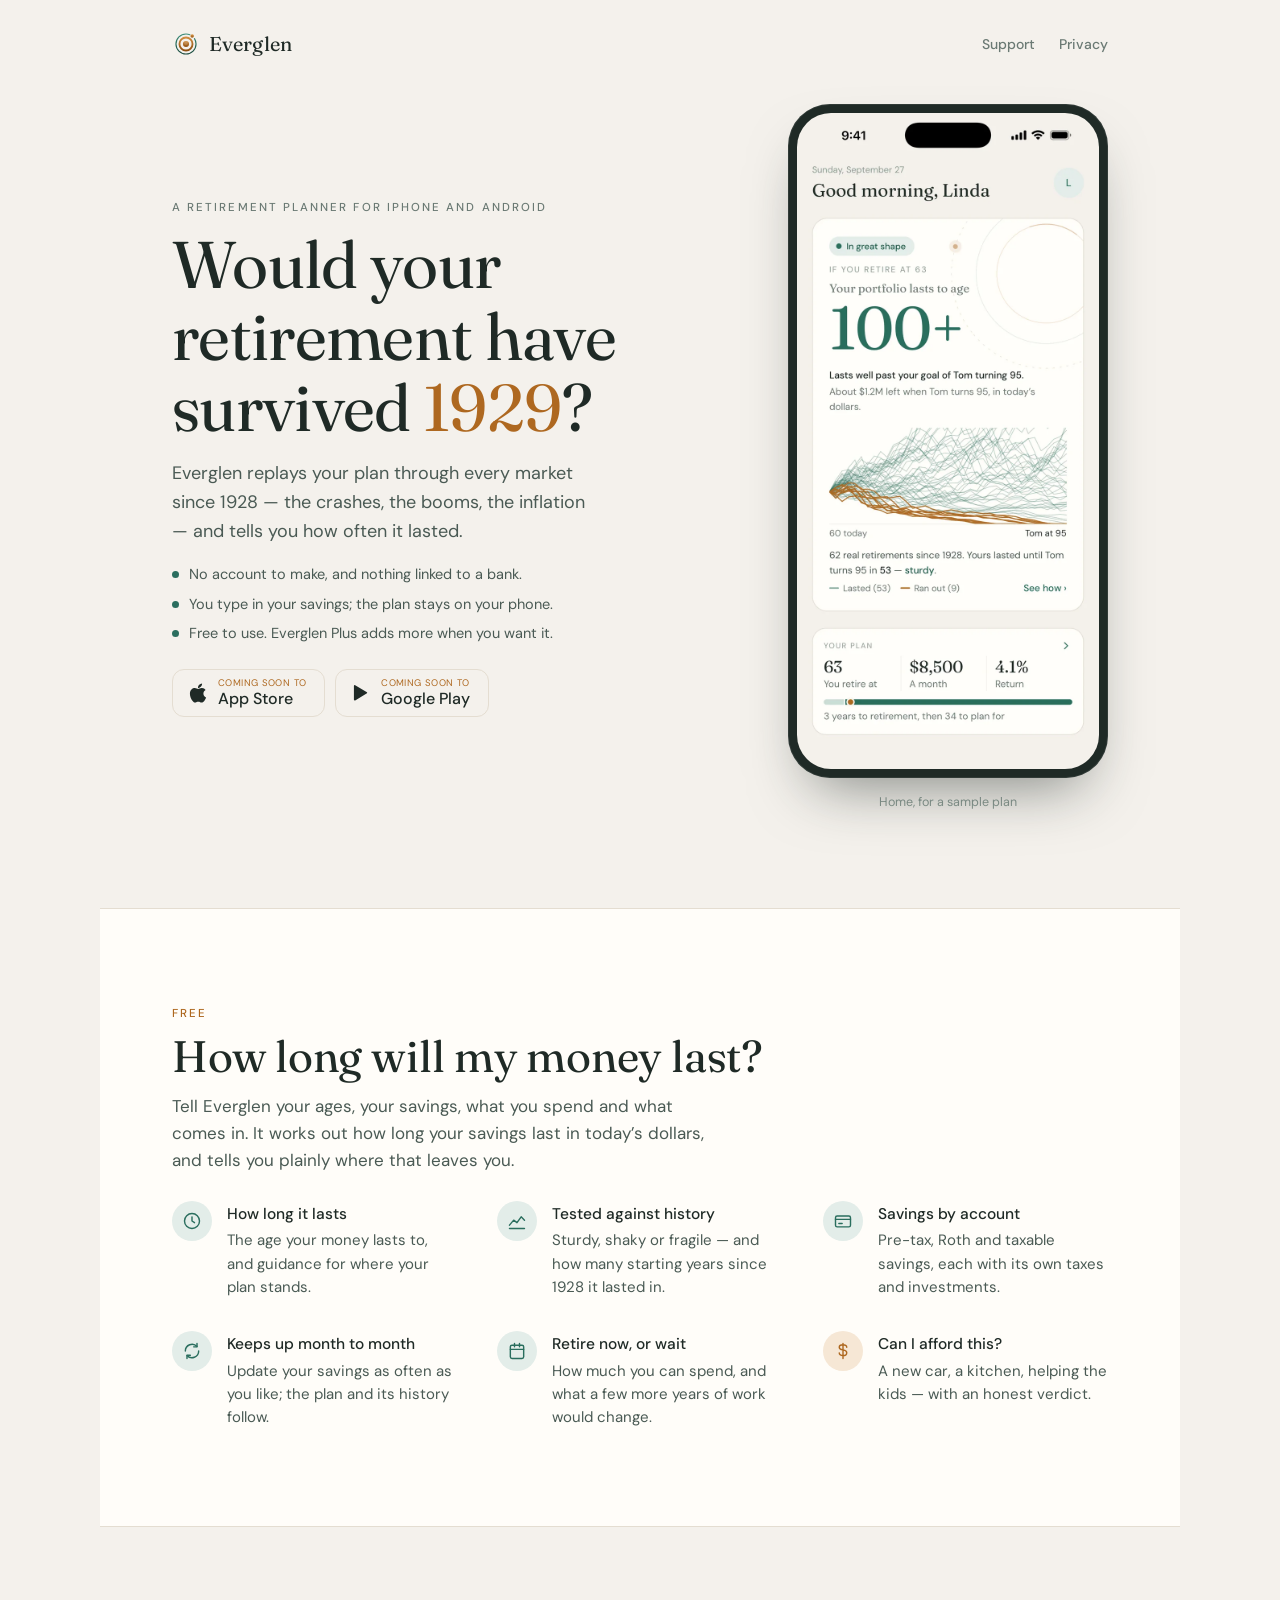
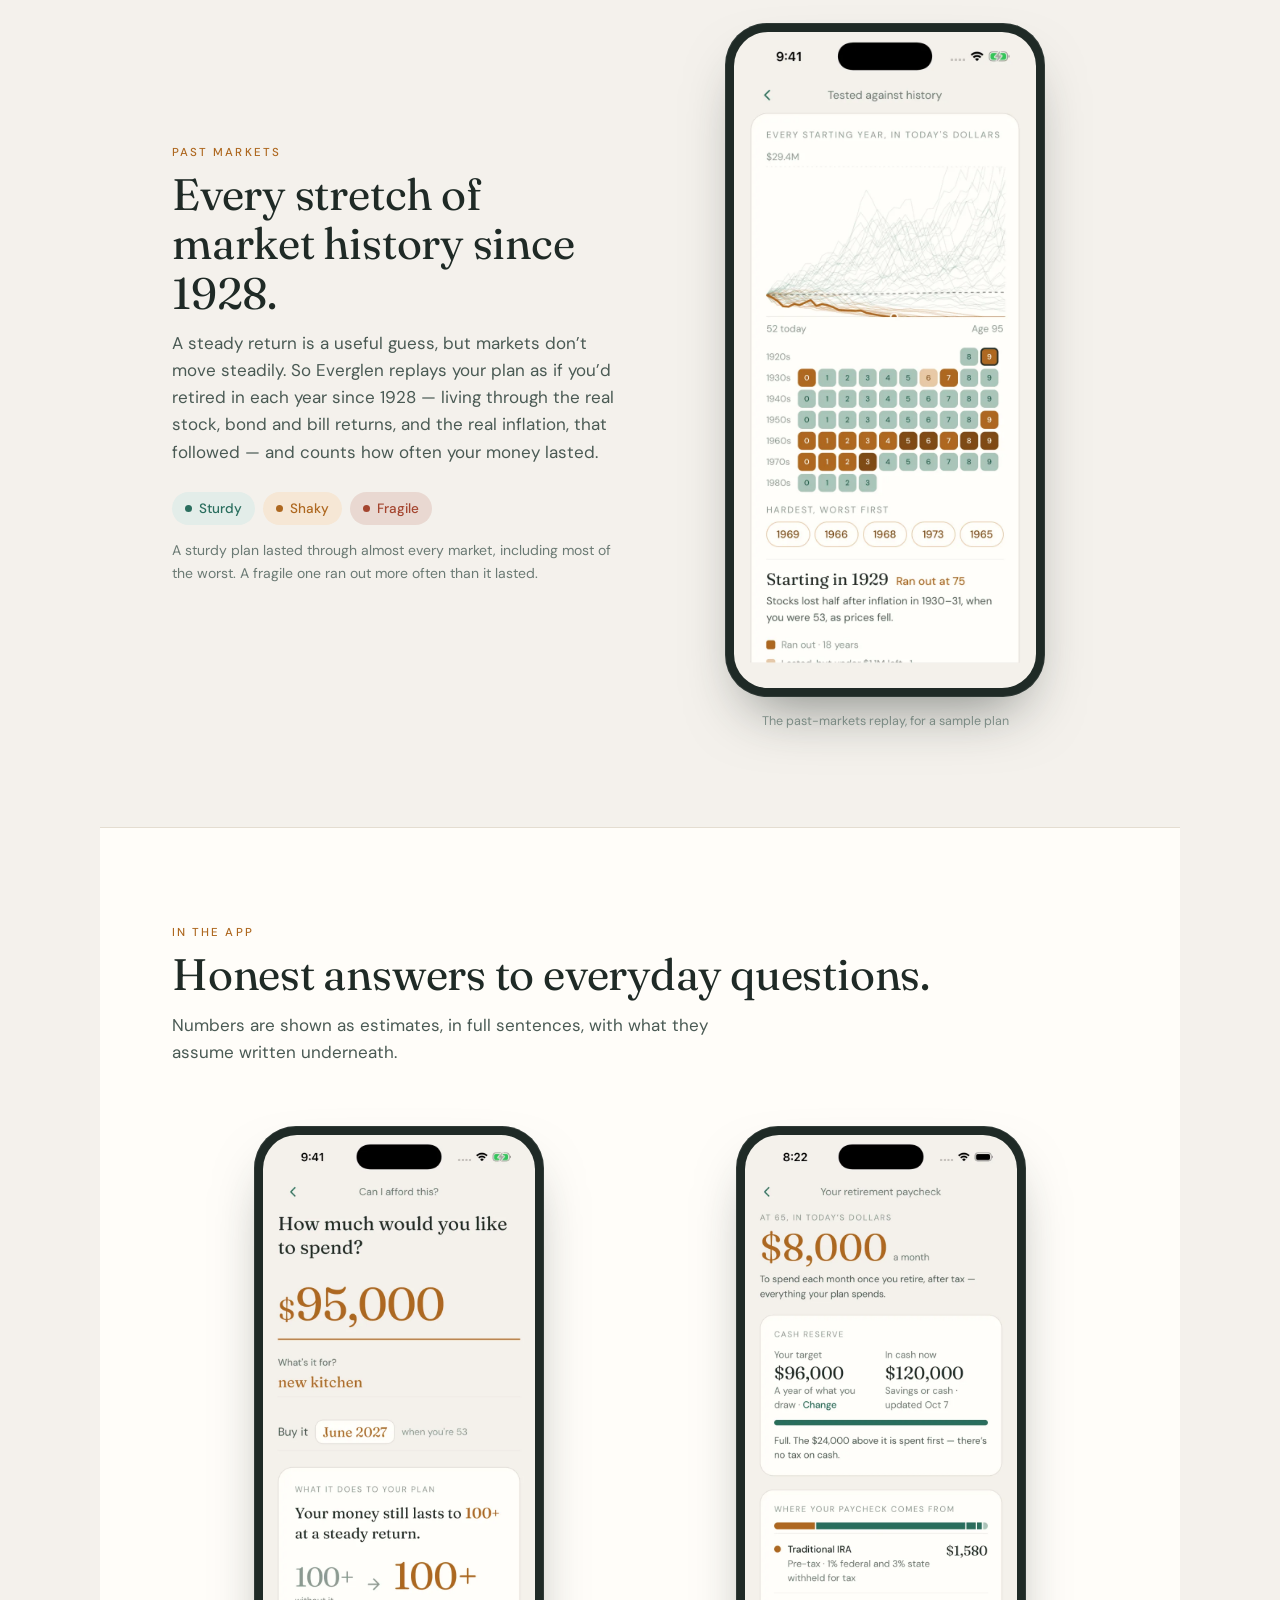
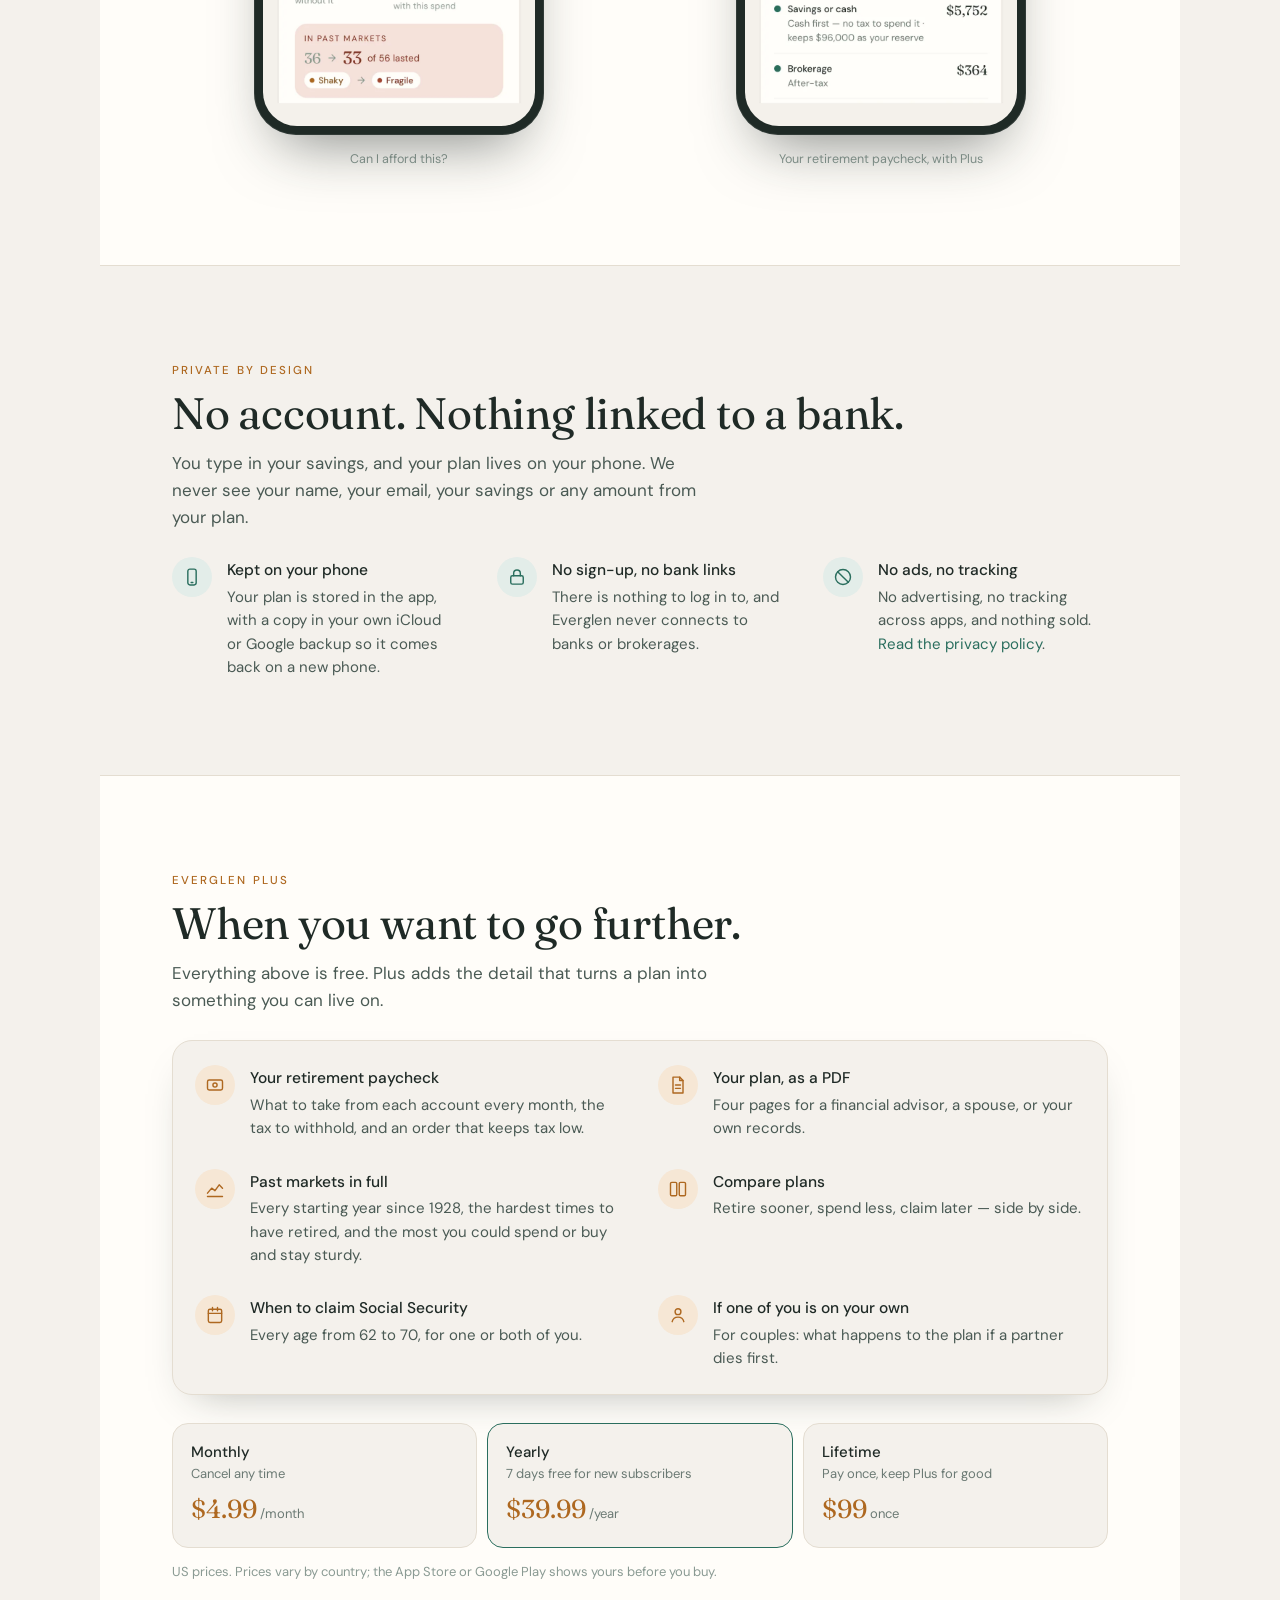
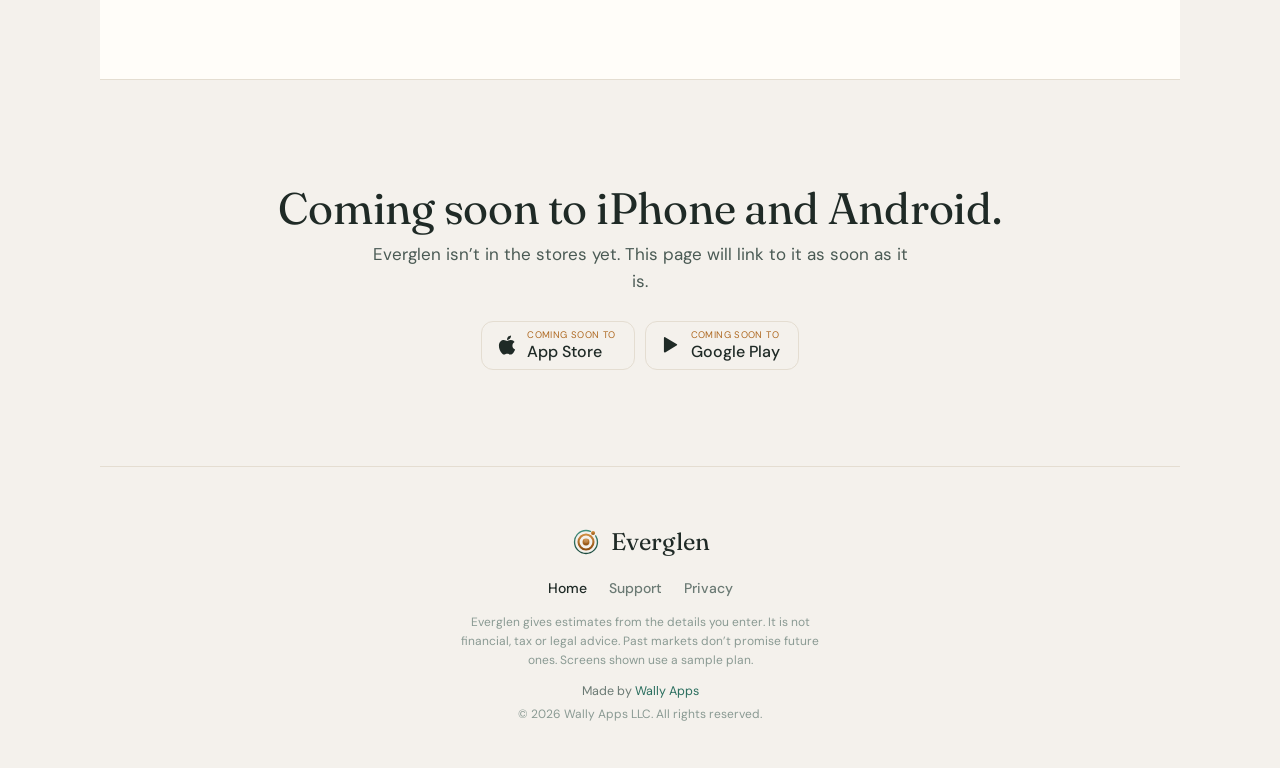
==== commit 2317d4bb: "New screenshots: past markets, Can I afford this?, the paycheck Replaces the three in-app screenshot" ====
--- a/index.html
+++ b/index.html
@@ -131,8 +131,8 @@
       </div>
 
       <figure class="phone-wrap" style="margin-bottom:0;">
-        <div class="phone shot" role="img" aria-label="The past-markets replay for a sample couple: their money lasted until Tom turns 95 in 53 of 62 stretches of market history, 85 percent — sturdy.">
-          <img class="shot-img" src="images/screen-markets.webp" alt="" width="750" height="1630" loading="lazy" />
+        <div class="phone shot" role="img" aria-label="The past-markets replay for a sample plan: a chart of savings through every starting year since 1928, from 52 today to age 95, and a grid of starting years from 1928 to 1983 showing which lasted and which ran out. The hardest years, worst first: 1969, 1966, 1968, 1973 and 1965. Starting in 1929, the money ran out at 75.">
+          <img class="shot-img" src="images/screen-markets.webp?v=2" alt="" width="750" height="1630" loading="lazy" />
         </div>
         <figcaption class="phone-caption">The past-markets replay, for a sample plan</figcaption>
       </figure>
@@ -148,16 +148,16 @@
     <div class="screens">
       <!-- Can I afford this? -->
       <figure class="phone-wrap">
-        <div class="phone shot" role="img" aria-label="Can I afford this? for a sample couple: spending $85,000 on a new kitchen, their money still lasts to 100+ at a steady return.">
-          <img class="shot-img" src="images/screen-afford.webp" alt="" width="750" height="1630" loading="lazy" />
+        <div class="phone shot" role="img" aria-label="Can I afford this? for a sample plan: $95,000 for a new kitchen in June 2027. The money still lasts to 100+ at a steady return, but in past markets it lasted in 33 of 56 starting years instead of 36 — from shaky to fragile.">
+          <img class="shot-img" src="images/screen-afford.webp?v=2" alt="" width="750" height="1630" loading="lazy" />
         </div>
         <figcaption class="phone-caption">Can I afford this?</figcaption>
       </figure>
 
       <!-- Paycheck -->
       <figure class="phone-wrap">
-        <div class="phone shot" role="img" aria-label="Your retirement paycheck for a sample couple: $8,500 a month to spend, $6,077 from Linda's 401(k) and $3,623 from Tom's IRA, with 8% federal and 4% state tax withheld; the brokerage and Roth are left to grow.">
-          <img class="shot-img" src="images/screen-paycheck.webp" alt="" width="750" height="1630" loading="lazy" />
+        <div class="phone shot" role="img" aria-label="Your retirement paycheck for a sample plan: $8,000 a month to spend at 65, in today's dollars. A cash reserve with a $96,000 target holds $120,000, so the $24,000 above it is spent first. Each month: $1,580 from a traditional IRA with 1% federal and 3% state tax withheld, $5,752 from savings or cash, and $364 from a brokerage account.">
+          <img class="shot-img" src="images/screen-paycheck.webp?v=2" alt="" width="750" height="1630" loading="lazy" />
         </div>
         <figcaption class="phone-caption">Your retirement paycheck, with Plus</figcaption>
       </figure>
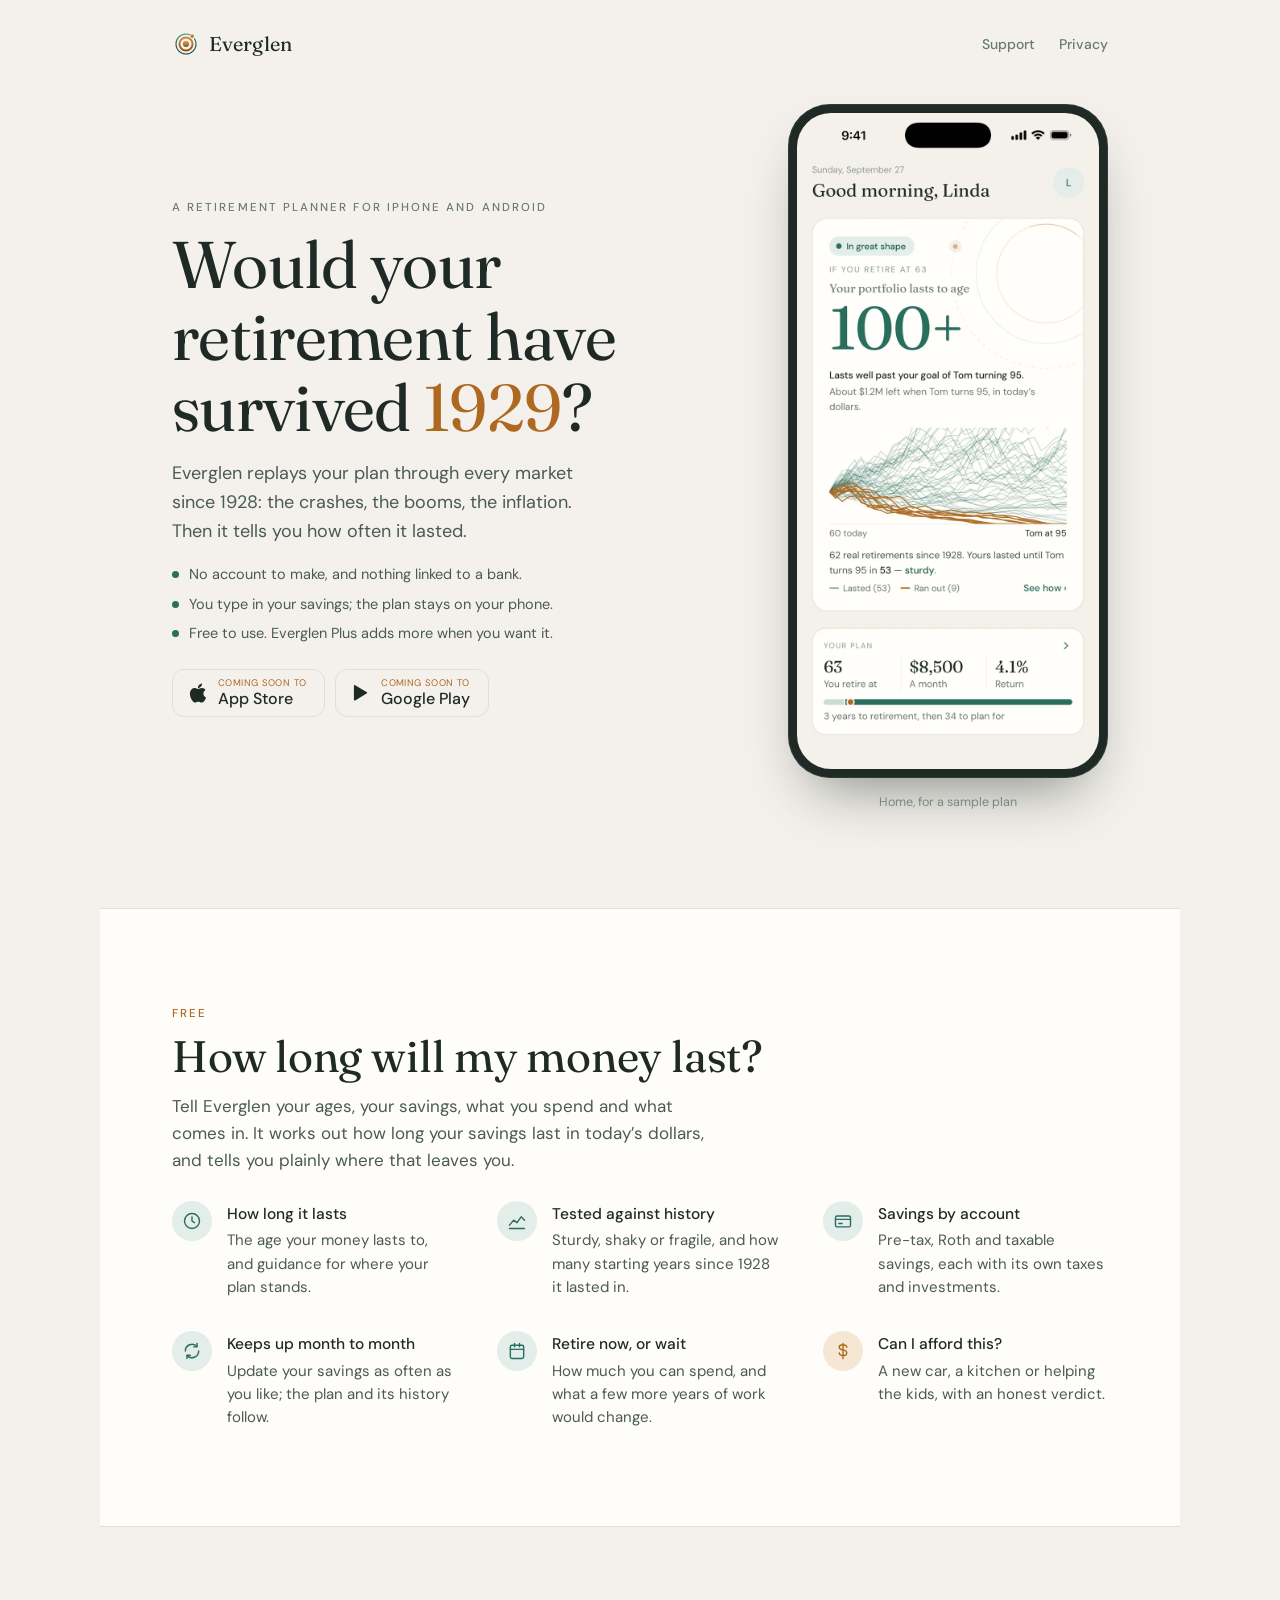
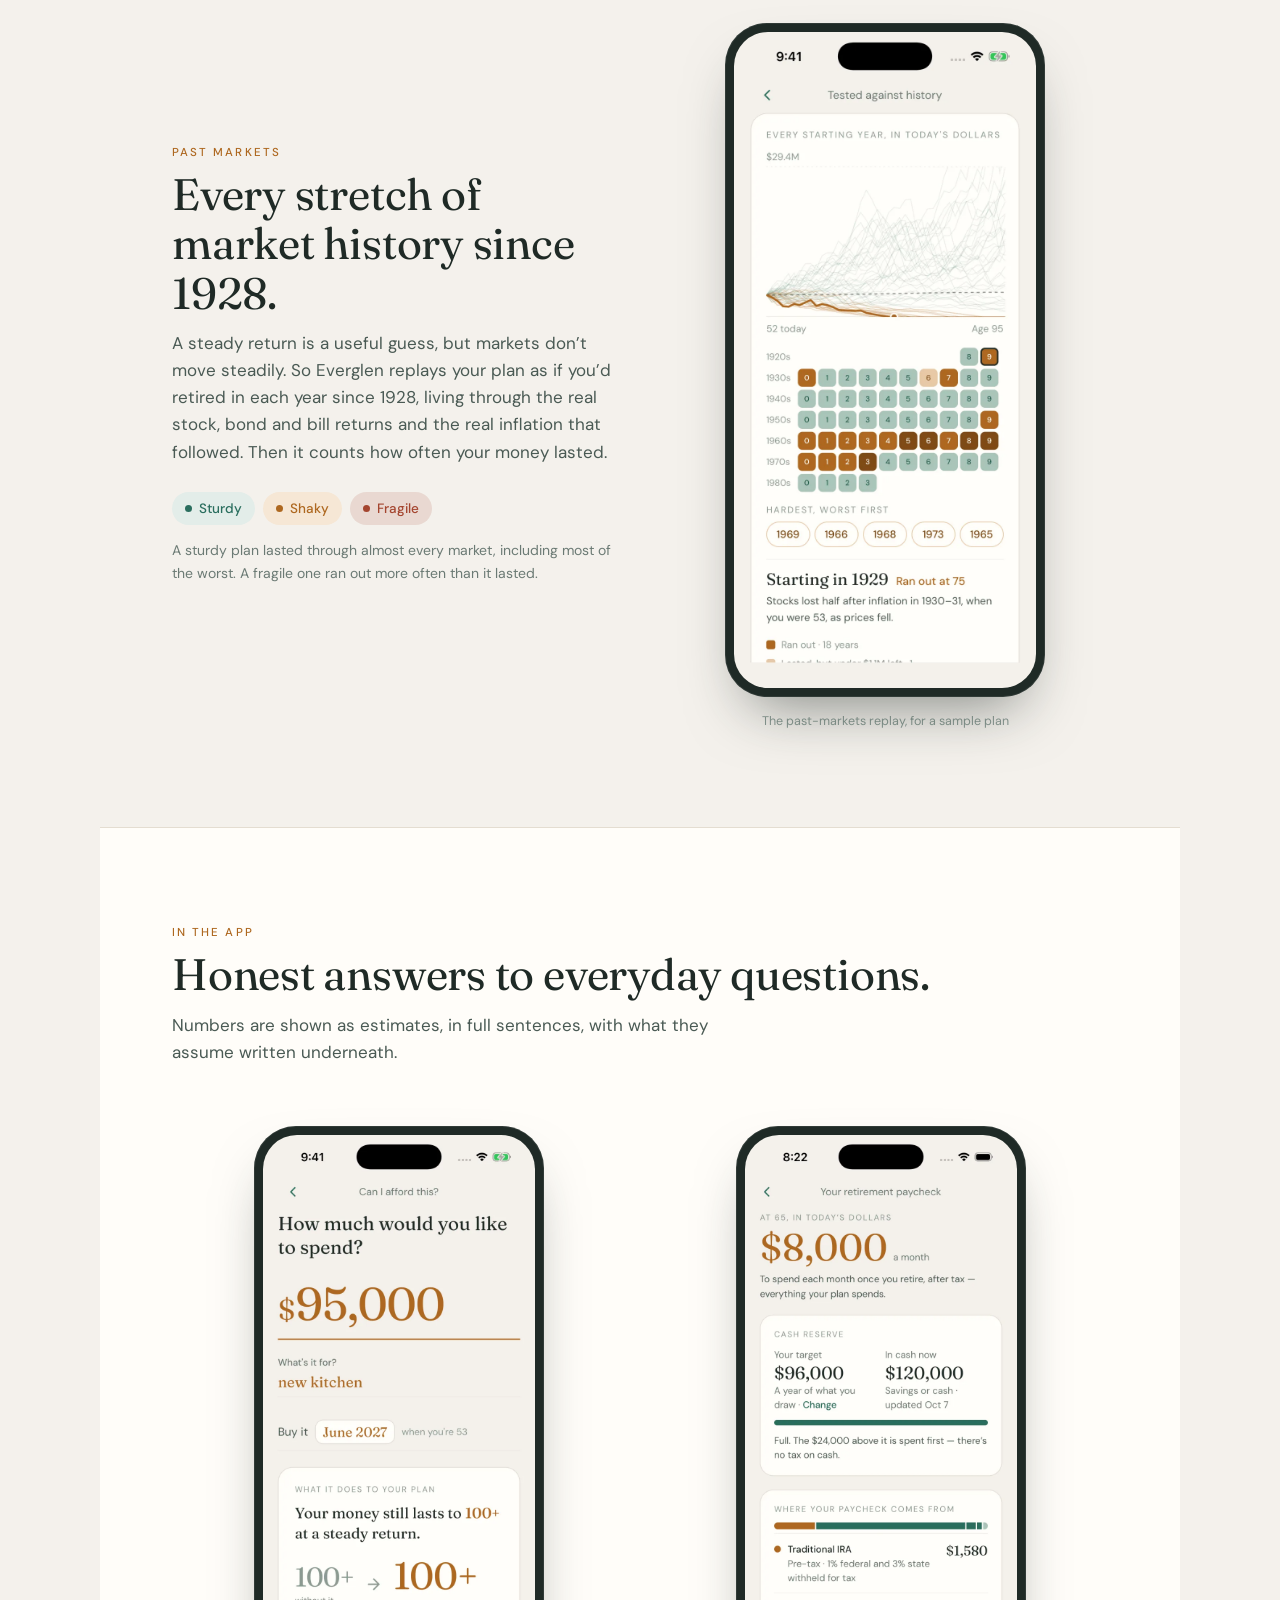
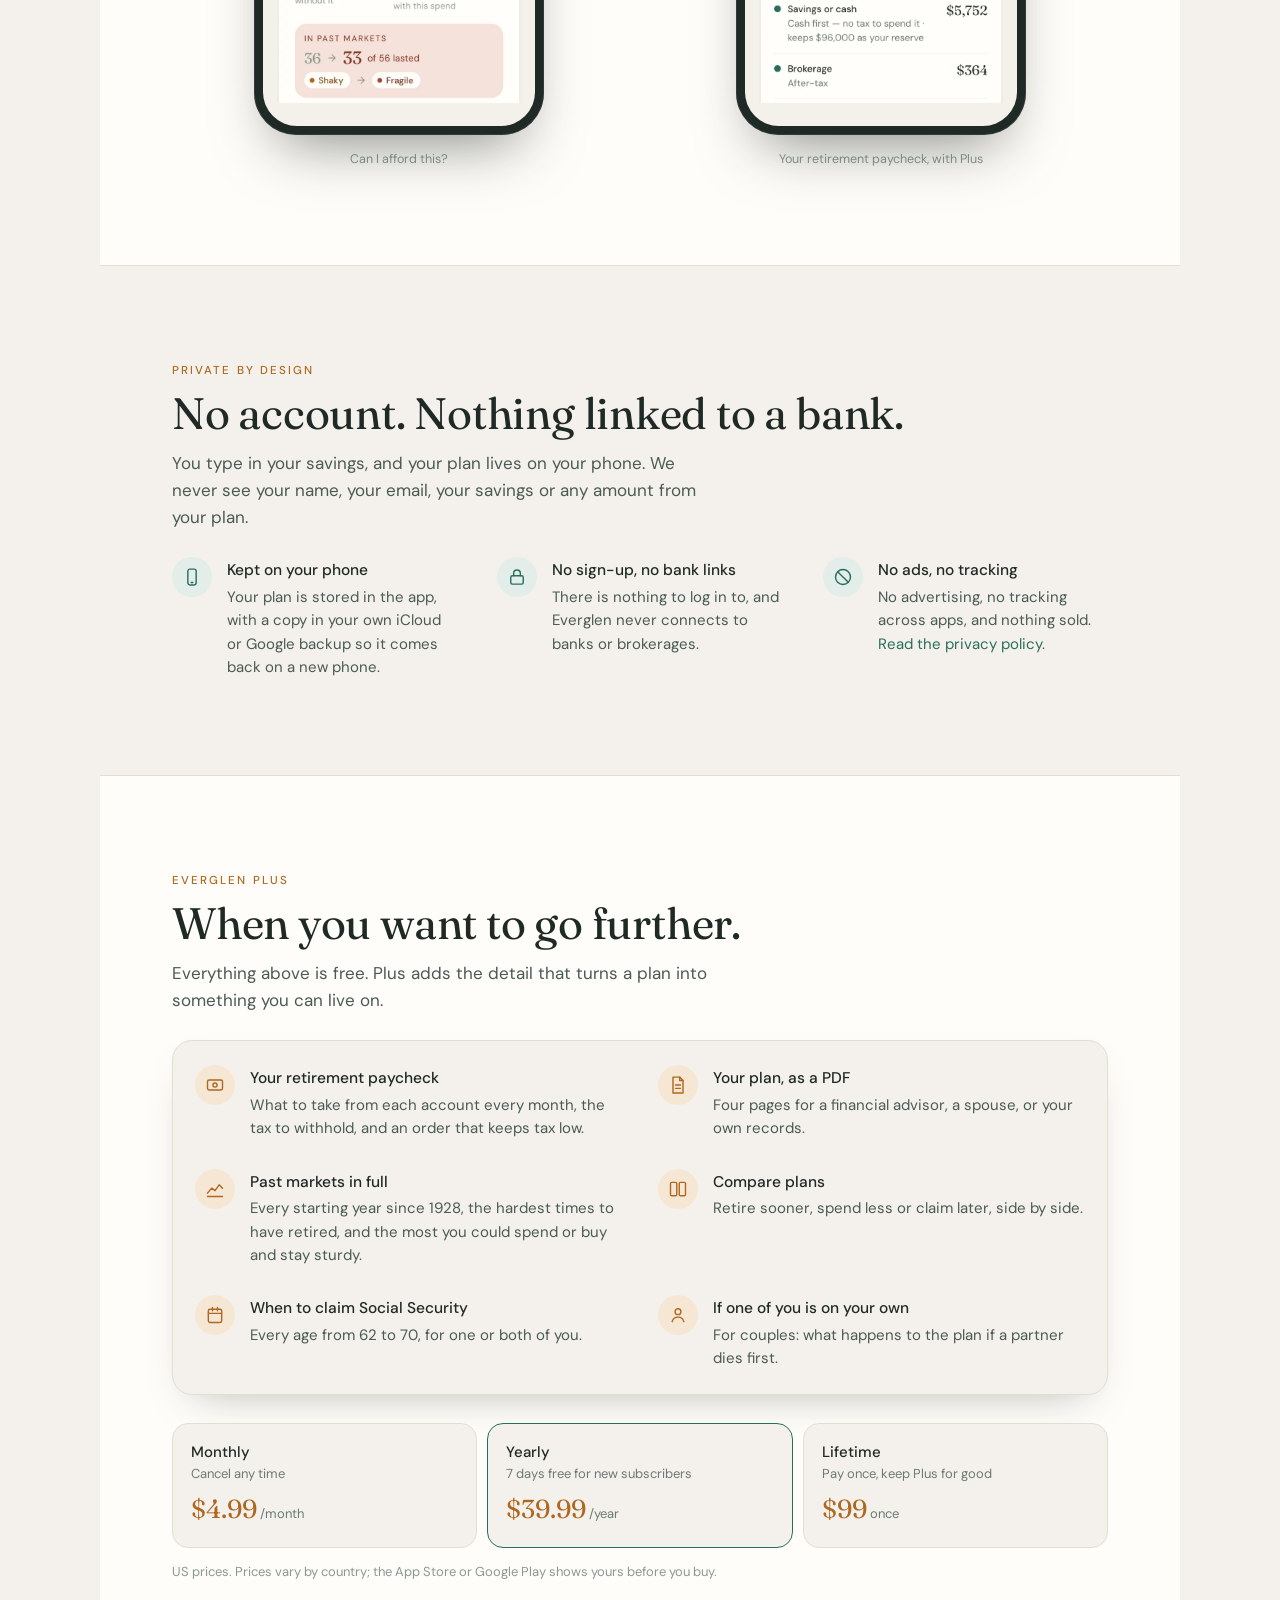
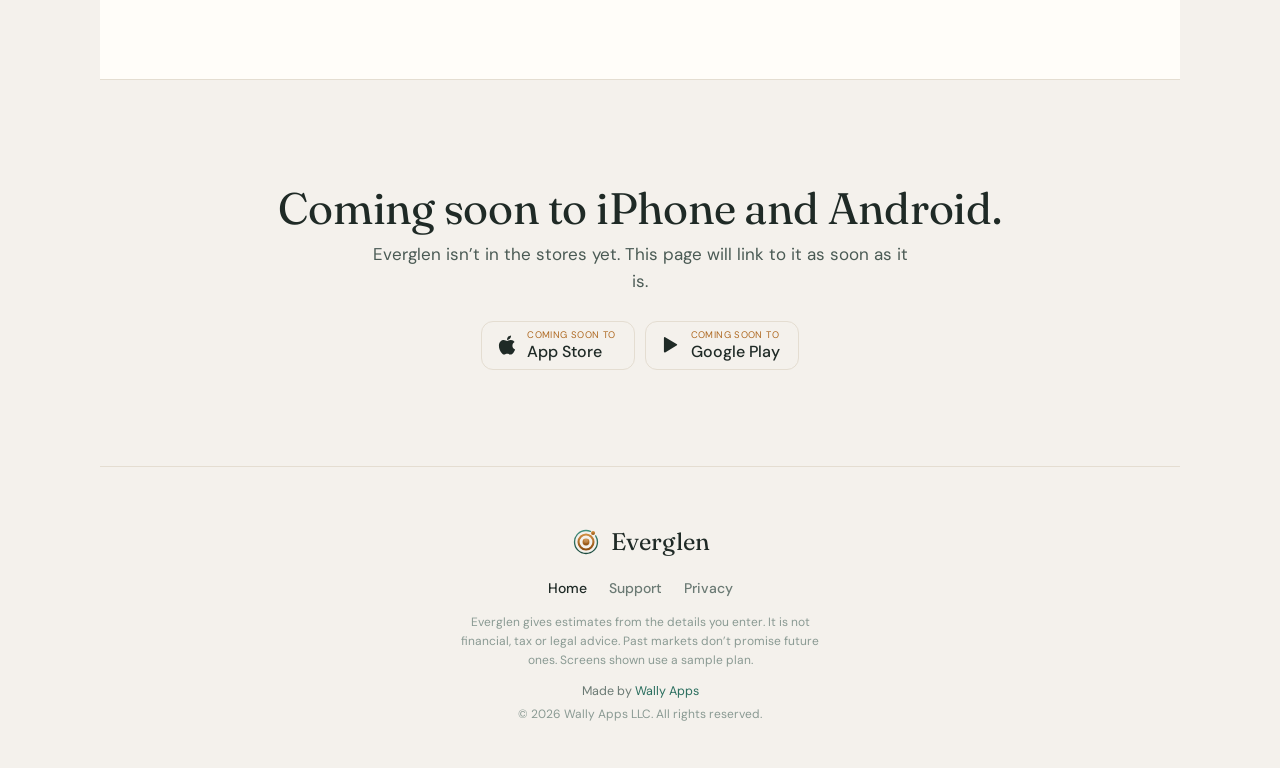
==== commit 2507561e: "Remove em dashes from the site Each em dash is replaced with the punctuation that reads best in its " ====
--- a/index.html
+++ b/index.html
@@ -3,12 +3,12 @@
 <head>
 <meta charset="UTF-8" />
 <meta name="viewport" content="width=device-width, initial-scale=1, viewport-fit=cover" />
-<title>Everglen — Would your retirement have survived 1929?</title>
+<title>Everglen - Would your retirement have survived 1929?</title>
 <meta name="description" content="Everglen is a retirement planner for iPhone and Android. It shows how long your money will last, then replays your plan through every market since 1928 to see how often it held up. No account, nothing linked to a bank." />
 <meta name="theme-color" content="#F4F1EC" media="(prefers-color-scheme: light)" />
 <meta name="theme-color" content="#141917" media="(prefers-color-scheme: dark)" />
-<meta property="og:title" content="Everglen — Would your retirement have survived 1929?" />
-<meta property="og:description" content="A retirement planner that replays your plan through every market since 1928 — the crashes, the booms, the inflation — and tells you how often it lasted." />
+<meta property="og:title" content="Everglen - Would your retirement have survived 1929?" />
+<meta property="og:description" content="A retirement planner that replays your plan through every market since 1928: the crashes, the booms, the inflation. Then it tells you how often it lasted." />
 <meta property="og:image" content="images/icon-512.png" />
 <link rel="icon" type="image/png" href="images/favicon.png" />
 <link rel="apple-touch-icon" href="images/apple-touch-icon.png" />
@@ -35,7 +35,7 @@
       <div>
         <div class="eyebrow">A retirement planner for iPhone and Android</div>
         <h1 class="hero-question">Would your retirement have survived <em>1929</em>?</h1>
-        <p class="lede">Everglen replays your plan through every market since 1928 — the crashes, the booms, the inflation — and tells you how often it lasted.</p>
+        <p class="lede">Everglen replays your plan through every market since 1928: the crashes, the booms, the inflation. Then it tells you how often it lasted.</p>
         <ul class="hero-points">
           <li>No account to make, and nothing linked to a bank.</li>
           <li>You type in your savings; the plan stays on your phone.</li>
@@ -55,7 +55,7 @@
 
       <!-- Home screen (sample plan) -->
       <figure class="phone-wrap" style="margin-bottom:0;">
-        <div class="phone shot" role="img" aria-label="Everglen's Home screen for a sample couple: their money lasts to age 100+, and in real market history since 1928 it lasted until Tom turns 95 in 53 of 62 starting years — sturdy. Under it, their plan: retiring at 63 on $8,500 a month.">
+        <div class="phone shot" role="img" aria-label="Everglen's Home screen for a sample couple: their money lasts to age 100+, and in real market history since 1928 it lasted until Tom turns 95 in 53 of 62 starting years, which is sturdy. Under it, their plan: retiring at 63 on $8,500 a month.">
           <img class="shot-img" src="images/screen-home.webp" alt="" width="750" height="1630" />
         </div>
         <figcaption class="phone-caption">Home, for a sample plan</figcaption>
@@ -81,7 +81,7 @@
         <div class="icon-circle"><svg viewBox="0 0 24 24"><path d="M3 17l5-6 4 3 5-7 4 4"/><path d="M3 21h18"/></svg></div>
         <div>
           <div class="feature-title">Tested against history</div>
-          <div class="feature-body">Sturdy, shaky or fragile — and how many starting years since 1928 it lasted in.</div>
+          <div class="feature-body">Sturdy, shaky or fragile, and how many starting years since 1928 it lasted in.</div>
         </div>
       </div>
       <div class="feature-row">
@@ -109,7 +109,7 @@
         <div class="icon-circle copper"><svg viewBox="0 0 24 24"><path d="M12 3v18M16.5 7.5c0-1.9-2-3-4.5-3s-4.5 1.1-4.5 3 2 2.8 4.5 3.2 4.5 1.3 4.5 3.3-2 3.5-4.5 3.5-4.5-1.3-4.5-3.3"/></svg></div>
         <div>
           <div class="feature-title">Can I afford this?</div>
-          <div class="feature-body">A new car, a kitchen, helping the kids — with an honest verdict.</div>
+          <div class="feature-body">A new car, a kitchen or helping the kids, with an honest verdict.</div>
         </div>
       </div>
     </div>
@@ -121,7 +121,7 @@
       <div>
         <div class="eyebrow copper">Past markets</div>
         <h2 class="h2">Every stretch of market history since 1928.</h2>
-        <p class="sub">A steady return is a useful guess, but markets don’t move steadily. So Everglen replays your plan as if you’d retired in each year since 1928 — living through the real stock, bond and bill returns, and the real inflation, that followed — and counts how often your money lasted.</p>
+        <p class="sub">A steady return is a useful guess, but markets don’t move steadily. So Everglen replays your plan as if you’d retired in each year since 1928, living through the real stock, bond and bill returns and the real inflation that followed. Then it counts how often your money lasted.</p>
         <div class="verdicts">
           <span class="chip sturdy">Sturdy</span>
           <span class="chip shaky">Shaky</span>
@@ -148,7 +148,7 @@
     <div class="screens">
       <!-- Can I afford this? -->
       <figure class="phone-wrap">
-        <div class="phone shot" role="img" aria-label="Can I afford this? for a sample plan: $95,000 for a new kitchen in June 2027. The money still lasts to 100+ at a steady return, but in past markets it lasted in 33 of 56 starting years instead of 36 — from shaky to fragile.">
+        <div class="phone shot" role="img" aria-label="Can I afford this? for a sample plan: $95,000 for a new kitchen in June 2027. The money still lasts to 100+ at a steady return, but in past markets it lasted in 33 of 56 starting years instead of 36, which takes it from shaky to fragile.">
           <img class="shot-img" src="images/screen-afford.webp?v=2" alt="" width="750" height="1630" loading="lazy" />
         </div>
         <figcaption class="phone-caption">Can I afford this?</figcaption>
@@ -228,7 +228,7 @@
           <div class="icon-circle copper"><svg viewBox="0 0 24 24"><rect x="3" y="4" width="7.5" height="16" rx="1.5"/><rect x="13.5" y="4" width="7.5" height="16" rx="1.5"/></svg></div>
           <div>
             <div class="feature-title">Compare plans</div>
-            <div class="feature-body">Retire sooner, spend less, claim later — side by side.</div>
+            <div class="feature-body">Retire sooner, spend less or claim later, side by side.</div>
           </div>
         </div>
         <div class="feature-row">
--- a/styles.css
+++ b/styles.css
@@ -1,4 +1,4 @@
-/* Everglen — shared styles. Mobile-first; column max-width 460px.
+/* Everglen: shared styles. Mobile-first; column max-width 460px.
    Colours follow the app (light + dark). Fraunces for headlines and numbers,
    DM Sans for everything else. */
 
@@ -606,7 +606,7 @@
 }
 
 /* =========================================================
-   Responsive scale-up — iPad and desktop
+   Responsive scale-up for iPad and desktop
    Mobile (<=767px) stays exactly as designed.
    ========================================================= */
 
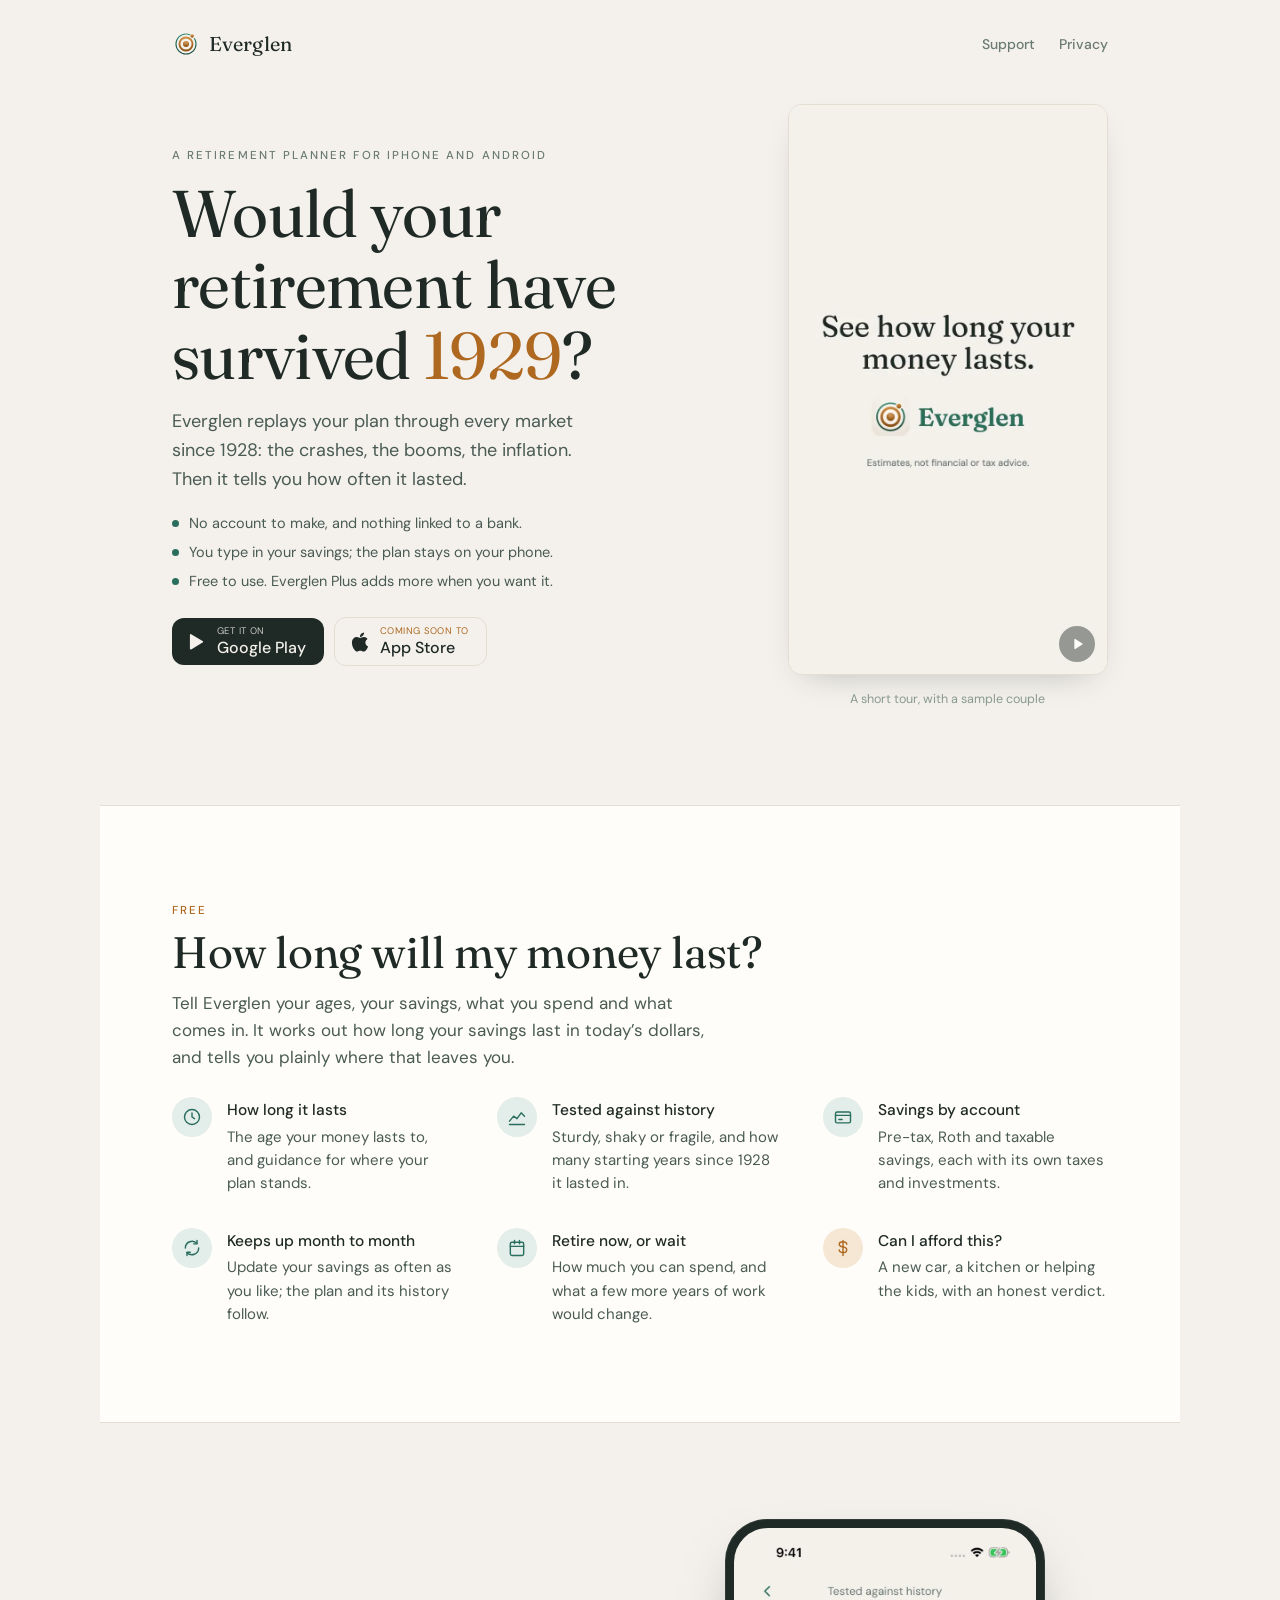
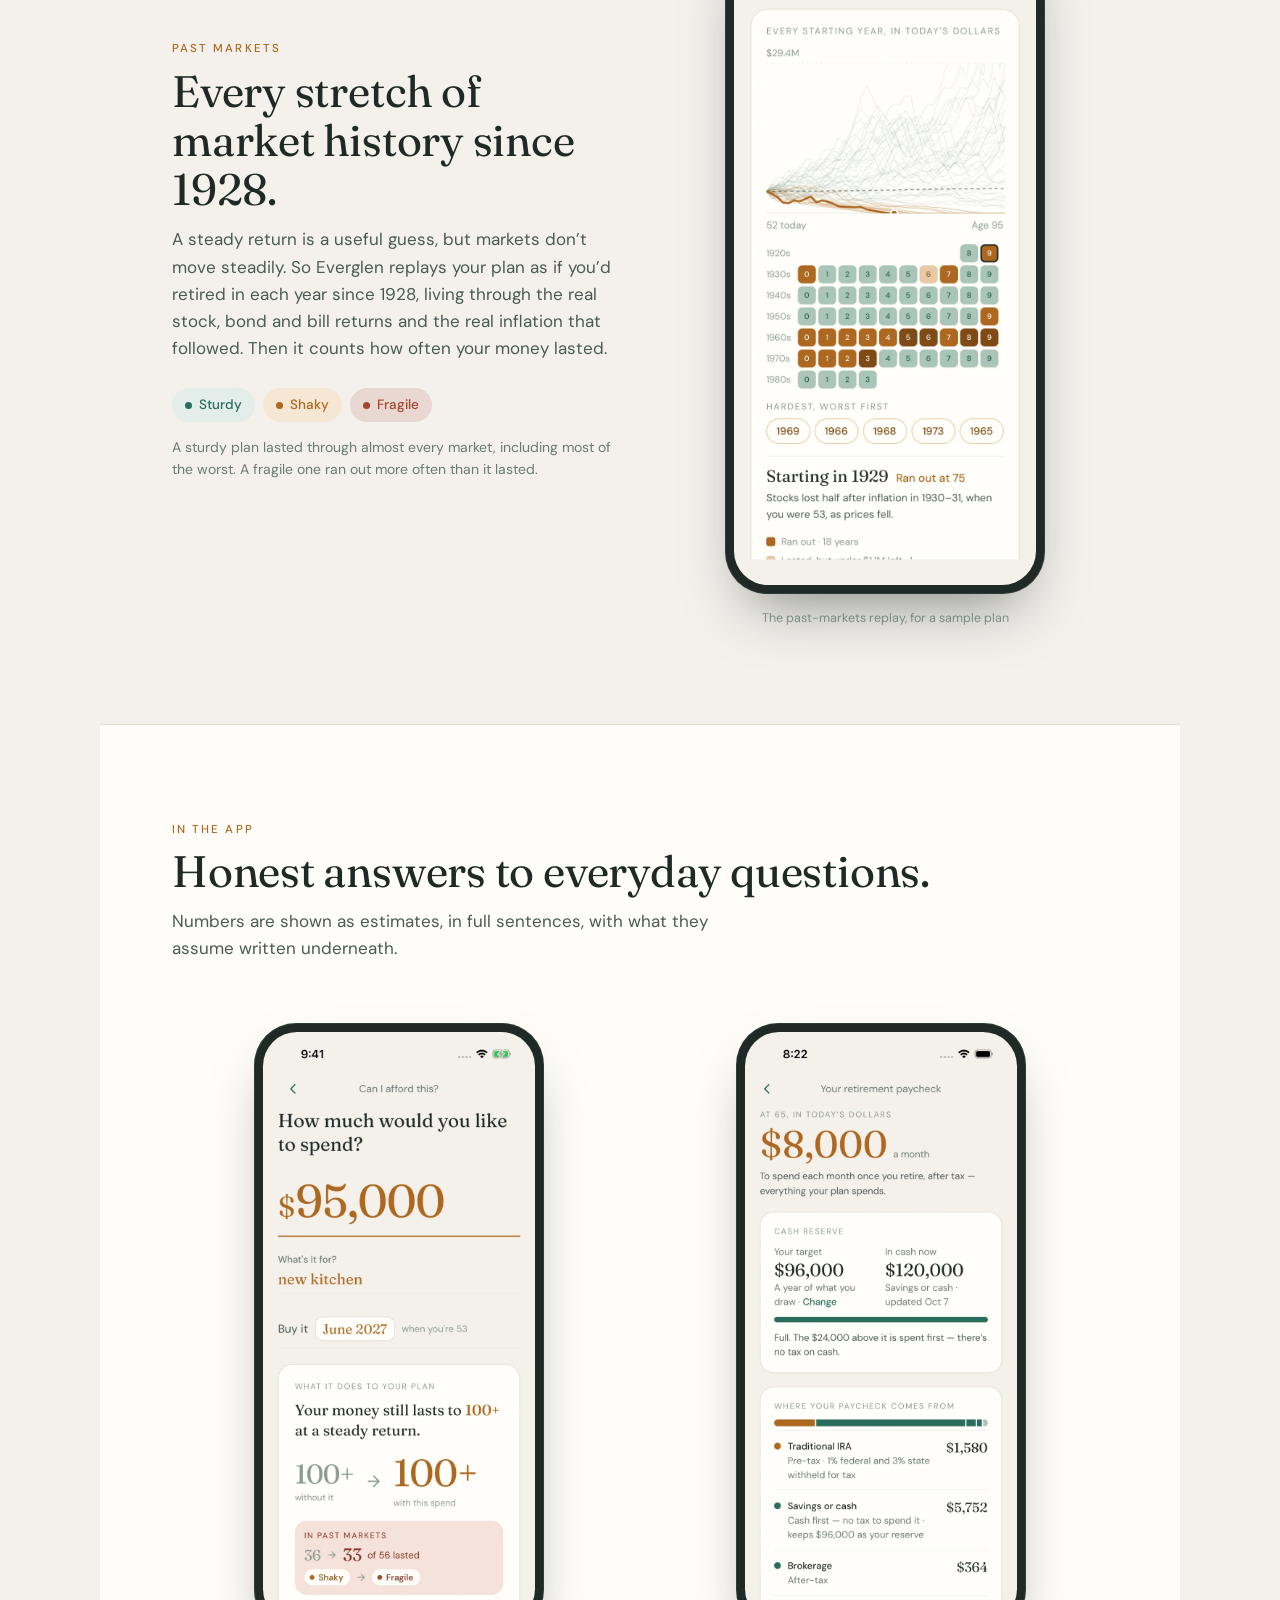
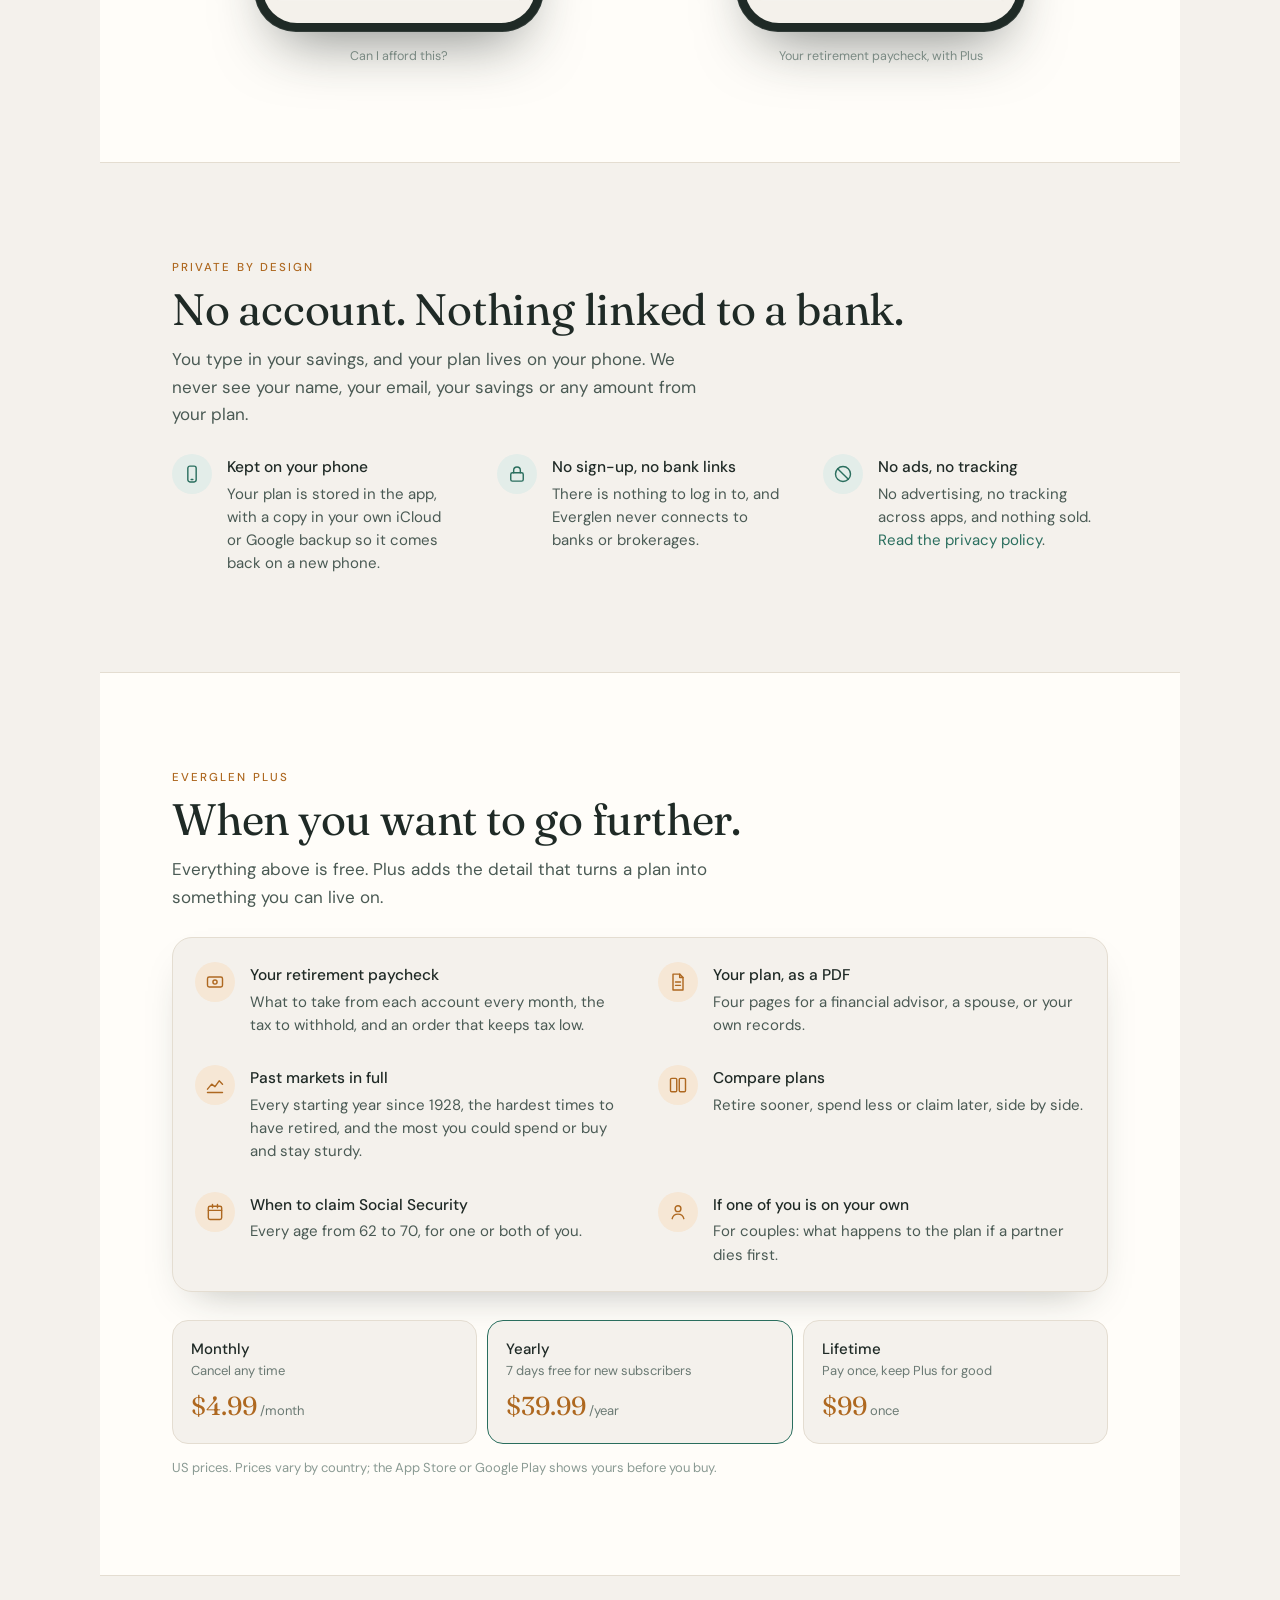
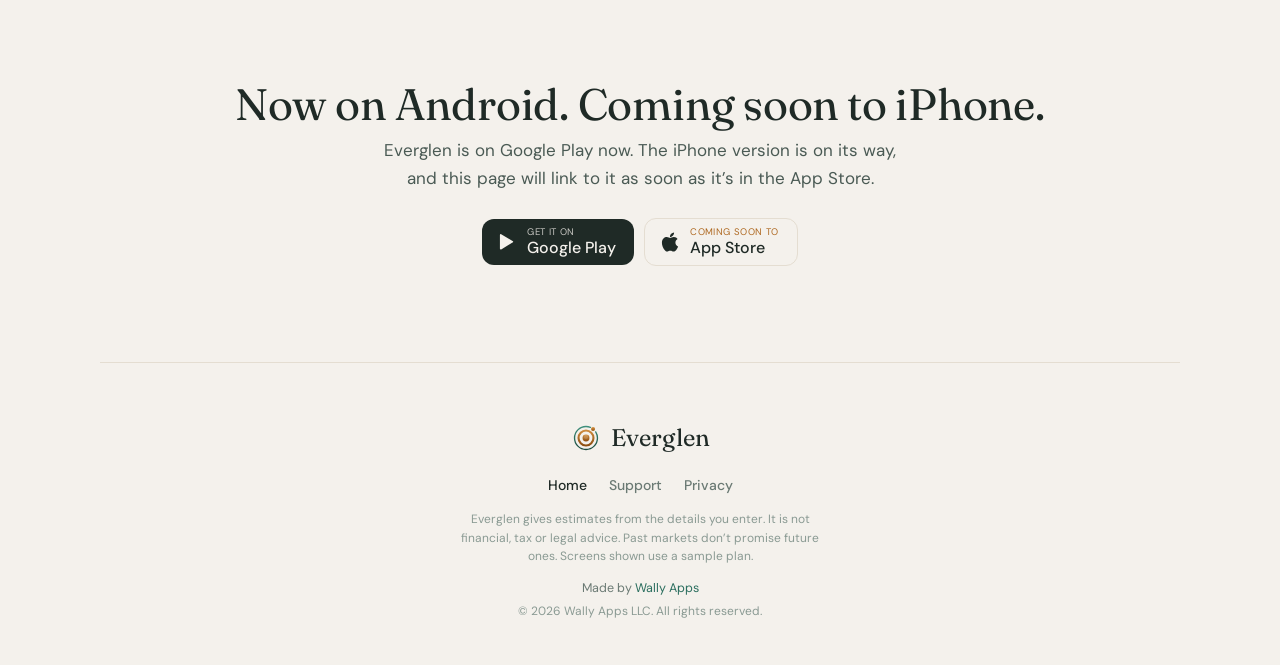
==== commit 11caf65d: "Google Play link, the promo video, and generic phone frames - Everglen is live on Android: both Goog" ====
--- a/index.html
+++ b/index.html
@@ -42,23 +42,30 @@
           <li>Free to use. Everglen Plus adds more when you want it.</li>
         </ul>
         <div class="badge-row">
+          <a class="store-badge" data-store="googleplay" href="https://play.google.com/store/apps/details?id=com.wallyapps.meridian" aria-label="Get Everglen on Google Play">
+            <svg viewBox="0 0 24 24" aria-hidden="true"><path d="M3.5 20.5V3.5c0-.55.45-1 1-1 .18 0 .35.05.51.13l14.14 8.5c.4.24.4.83 0 1.07L5.01 20.87c-.16.08-.33.13-.51.13-.55 0-1-.45-1-1z"/></svg>
+            <span class="stack"><span class="top">GET IT ON</span><span class="bot">Google Play</span></span>
+          </a>
           <span class="store-badge coming-soon" aria-label="Coming soon to the App Store">
             <svg viewBox="0 0 384 512" aria-hidden="true"><path d="M318.7 268.7c-.2-36.7 16.4-64.4 50-84.8-18.8-26.9-47.2-41.7-84.7-44.6-35.5-2.8-74.3 20.7-88.5 20.7-15 0-49.4-19.7-76.4-19.7C63.3 141.2 4 184.8 4 273.5q0 39.3 14.4 81.2c12.8 36.7 59 126.7 107.2 125.2 25.2-.6 43-17.9 75.8-17.9 31.8 0 48.3 17.9 76.4 17.9 48.6-.7 90.4-82.5 102.6-119.3-65.2-30.7-61.7-90-61.7-91.9zm-56.6-164.2c27.3-32.4 24.8-61.9 24-72.5-24.1 1.4-52 16.4-67.9 34.9-17.5 19.8-27.8 44.3-25.6 71.9 26.1 2 49.9-11.4 69.5-34.3z"/></svg>
             <span class="stack"><span class="top">COMING SOON TO</span><span class="bot">App Store</span></span>
           </span>
-          <span class="store-badge coming-soon" aria-label="Coming soon to Google Play">
-            <svg viewBox="0 0 24 24" aria-hidden="true"><path d="M3.5 20.5V3.5c0-.55.45-1 1-1 .18 0 .35.05.51.13l14.14 8.5c.4.24.4.83 0 1.07L5.01 20.87c-.16.08-.33.13-.51.13-.55 0-1-.45-1-1z"/></svg>
-            <span class="stack"><span class="top">COMING SOON TO</span><span class="bot">Google Play</span></span>
-          </span>
-        </div>
-      </div>
-
-      <!-- Home screen (sample plan) -->
-      <figure class="phone-wrap" style="margin-bottom:0;">
-        <div class="phone shot" role="img" aria-label="Everglen's Home screen for a sample couple: their money lasts to age 100+, and in real market history since 1928 it lasted until Tom turns 95 in 53 of 62 starting years, which is sturdy. Under it, their plan: retiring at 63 on $8,500 a month.">
-          <img class="shot-img" src="images/screen-home.webp" alt="" width="750" height="1630" />
-        </div>
-        <figcaption class="phone-caption">Home, for a sample plan</figcaption>
+        </div>
+      </div>
+
+      <!-- Promo video (sample couple). Plays silently on a loop; site.js wires the pause button
+           and shows the poster instead for people who ask for reduced motion. -->
+      <figure class="phone-wrap promo" style="margin-bottom:0;">
+        <div class="promo-frame">
+          <video class="promo-video" autoplay muted loop playsinline preload="auto" poster="images/promo-poster.webp" width="720" height="1280" aria-label="A 30-second tour of Everglen with a sample couple. Linda and Tom, 60 and 58, plan to retire at 63 with $1,183,000 saved. Their plan is replayed through every year since 1928, and the money lasts in 54 of 62. They check whether they can afford a trip to Greece next June, see how long their money lasts on Home, and see what two more years of work would buy them. It ends: See how long your money lasts. Everglen. Estimates, not financial or tax advice.">
+            <source src="images/promo.mp4" type="video/mp4" />
+          </video>
+          <button class="promo-toggle" type="button" data-promo-toggle aria-label="Pause the video">
+            <svg class="i-pause" viewBox="0 0 24 24" aria-hidden="true"><rect x="7" y="5" width="3.5" height="14" rx="1"/><rect x="13.5" y="5" width="3.5" height="14" rx="1"/></svg>
+            <svg class="i-play" viewBox="0 0 24 24" aria-hidden="true"><path d="M8 5.5v13a1 1 0 0 0 1.5.86l10.5-6.5a1 1 0 0 0 0-1.72L9.5 4.64A1 1 0 0 0 8 5.5z"/></svg>
+          </button>
+        </div>
+        <figcaption class="phone-caption">A short tour, with a sample couple</figcaption>
       </figure>
     </div>
   </section>
@@ -132,7 +139,7 @@
 
       <figure class="phone-wrap" style="margin-bottom:0;">
         <div class="phone shot" role="img" aria-label="The past-markets replay for a sample plan: a chart of savings through every starting year since 1928, from 52 today to age 95, and a grid of starting years from 1928 to 1983 showing which lasted and which ran out. The hardest years, worst first: 1969, 1966, 1968, 1973 and 1965. Starting in 1929, the money ran out at 75.">
-          <img class="shot-img" src="images/screen-markets.webp?v=2" alt="" width="750" height="1630" loading="lazy" />
+          <img class="shot-img" src="images/screen-markets.webp?v=3" alt="" width="750" height="1630" loading="lazy" />
         </div>
         <figcaption class="phone-caption">The past-markets replay, for a sample plan</figcaption>
       </figure>
@@ -149,7 +156,7 @@
       <!-- Can I afford this? -->
       <figure class="phone-wrap">
         <div class="phone shot" role="img" aria-label="Can I afford this? for a sample plan: $95,000 for a new kitchen in June 2027. The money still lasts to 100+ at a steady return, but in past markets it lasted in 33 of 56 starting years instead of 36, which takes it from shaky to fragile.">
-          <img class="shot-img" src="images/screen-afford.webp?v=2" alt="" width="750" height="1630" loading="lazy" />
+          <img class="shot-img" src="images/screen-afford.webp?v=3" alt="" width="750" height="1630" loading="lazy" />
         </div>
         <figcaption class="phone-caption">Can I afford this?</figcaption>
       </figure>
@@ -157,7 +164,7 @@
       <!-- Paycheck -->
       <figure class="phone-wrap">
         <div class="phone shot" role="img" aria-label="Your retirement paycheck for a sample plan: $8,000 a month to spend at 65, in today's dollars. A cash reserve with a $96,000 target holds $120,000, so the $24,000 above it is spent first. Each month: $1,580 from a traditional IRA with 1% federal and 3% state tax withheld, $5,752 from savings or cash, and $364 from a brokerage account.">
-          <img class="shot-img" src="images/screen-paycheck.webp?v=2" alt="" width="750" height="1630" loading="lazy" />
+          <img class="shot-img" src="images/screen-paycheck.webp?v=3" alt="" width="750" height="1630" loading="lazy" />
         </div>
         <figcaption class="phone-caption">Your retirement paycheck, with Plus</figcaption>
       </figure>
@@ -267,16 +274,16 @@
 
   <!-- ============ CTA BAND ============ -->
   <section class="section cta-band">
-    <h2 class="h2">Coming soon to iPhone and Android.</h2>
-    <p class="sub">Everglen isn’t in the stores yet. This page will link to it as soon as it is.</p>
+    <h2 class="h2">Now on Android. Coming soon to iPhone.</h2>
+    <p class="sub">Everglen is on Google Play now. The iPhone version is on its way, and this page will link to it as soon as it’s in the App Store.</p>
     <div class="badge-row">
+      <a class="store-badge" data-store="googleplay" href="https://play.google.com/store/apps/details?id=com.wallyapps.meridian" aria-label="Get Everglen on Google Play">
+        <svg viewBox="0 0 24 24" aria-hidden="true"><path d="M3.5 20.5V3.5c0-.55.45-1 1-1 .18 0 .35.05.51.13l14.14 8.5c.4.24.4.83 0 1.07L5.01 20.87c-.16.08-.33.13-.51.13-.55 0-1-.45-1-1z"/></svg>
+        <span class="stack"><span class="top">GET IT ON</span><span class="bot">Google Play</span></span>
+      </a>
       <span class="store-badge coming-soon" aria-label="Coming soon to the App Store">
         <svg viewBox="0 0 384 512" aria-hidden="true"><path d="M318.7 268.7c-.2-36.7 16.4-64.4 50-84.8-18.8-26.9-47.2-41.7-84.7-44.6-35.5-2.8-74.3 20.7-88.5 20.7-15 0-49.4-19.7-76.4-19.7C63.3 141.2 4 184.8 4 273.5q0 39.3 14.4 81.2c12.8 36.7 59 126.7 107.2 125.2 25.2-.6 43-17.9 75.8-17.9 31.8 0 48.3 17.9 76.4 17.9 48.6-.7 90.4-82.5 102.6-119.3-65.2-30.7-61.7-90-61.7-91.9zm-56.6-164.2c27.3-32.4 24.8-61.9 24-72.5-24.1 1.4-52 16.4-67.9 34.9-17.5 19.8-27.8 44.3-25.6 71.9 26.1 2 49.9-11.4 69.5-34.3z"/></svg>
         <span class="stack"><span class="top">COMING SOON TO</span><span class="bot">App Store</span></span>
-      </span>
-      <span class="store-badge coming-soon" aria-label="Coming soon to Google Play">
-        <svg viewBox="0 0 24 24" aria-hidden="true"><path d="M3.5 20.5V3.5c0-.55.45-1 1-1 .18 0 .35.05.51.13l14.14 8.5c.4.24.4.83 0 1.07L5.01 20.87c-.16.08-.33.13-.51.13-.55 0-1-.45-1-1z"/></svg>
-        <span class="stack"><span class="top">COMING SOON TO</span><span class="bot">Google Play</span></span>
       </span>
     </div>
   </section>
--- a/styles.css
+++ b/styles.css
@@ -340,15 +340,6 @@
   box-shadow: 0 30px 60px -24px rgba(31, 42, 38, 0.55), inset 0 0 0 1px rgba(255,255,255,0.08);
   position: relative;
 }
-.phone .island {
-  position: absolute;
-  top: 19px; left: 50%;
-  width: 80px; height: 22px;
-  margin-left: -40px;
-  border-radius: 12px;
-  background: #000;
-  z-index: 2;
-}
 .screen {
   border-radius: 34px;
   overflow: hidden;
@@ -365,7 +356,45 @@
   display: flex;
   flex-direction: column;
 }
-.phone.shot .island { display: none; } /* the screenshot has its own */
+
+/* Hero promo video: a plain 9:16 card in the hero (not a phone; the video has its own).
+   Height comes from padding-bottom, not aspect-ratio, so iPhone browsers size it the same. */
+.promo-frame {
+  position: relative;
+  height: 0;
+  padding-bottom: 177.78%;
+  border-radius: 14px;
+  overflow: hidden;
+  background: #F4F1EC;
+  border: 1px solid var(--border);
+  box-shadow: 0 12px 32px -18px rgba(31, 42, 38, 0.35);
+}
+.promo-video {
+  position: absolute;
+  top: 0; left: 0;
+  width: 100%; height: 100%;
+  object-fit: cover;
+  display: block;
+}
+.promo-toggle {
+  position: absolute;
+  right: 12px; bottom: 12px;
+  width: 36px; height: 36px;
+  border: none;
+  border-radius: 50%;
+  background: rgba(31, 42, 38, 0.55);
+  color: #fff;
+  display: flex; align-items: center; justify-content: center;
+  cursor: pointer;
+  opacity: 0.8;
+  transition: opacity 0.2s;
+}
+.promo-toggle:hover, .promo-toggle:focus-visible { opacity: 1; }
+.promo-toggle:focus-visible { outline: 2px solid var(--teal); outline-offset: 2px; }
+.promo-toggle svg { width: 16px; height: 16px; fill: currentColor; }
+.promo-toggle .i-play { display: none; }
+.promo-toggle[data-state="paused"] .i-play { display: block; }
+.promo-toggle[data-state="paused"] .i-pause { display: none; }
 .shot-img { display: block; width: 100%; height: auto; border-radius: 34px; }
 .phone-caption {
   text-align: center;
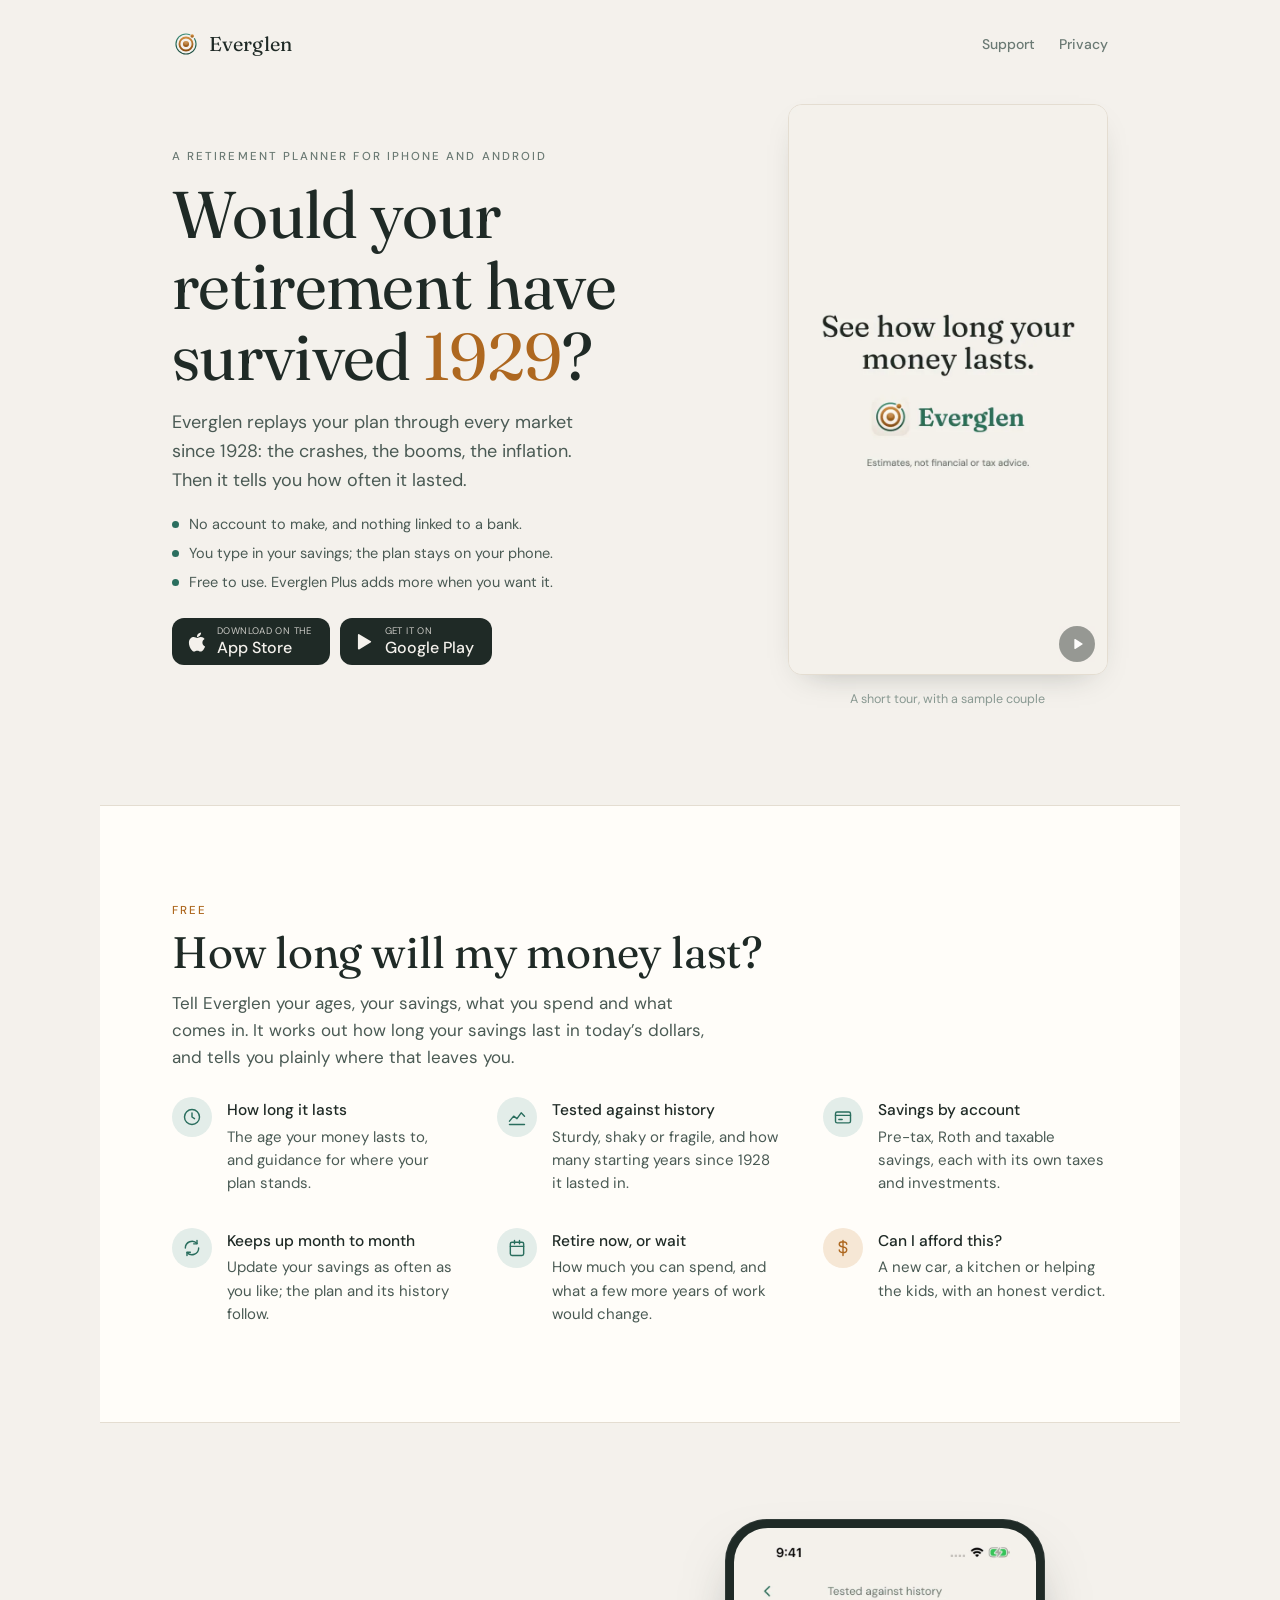
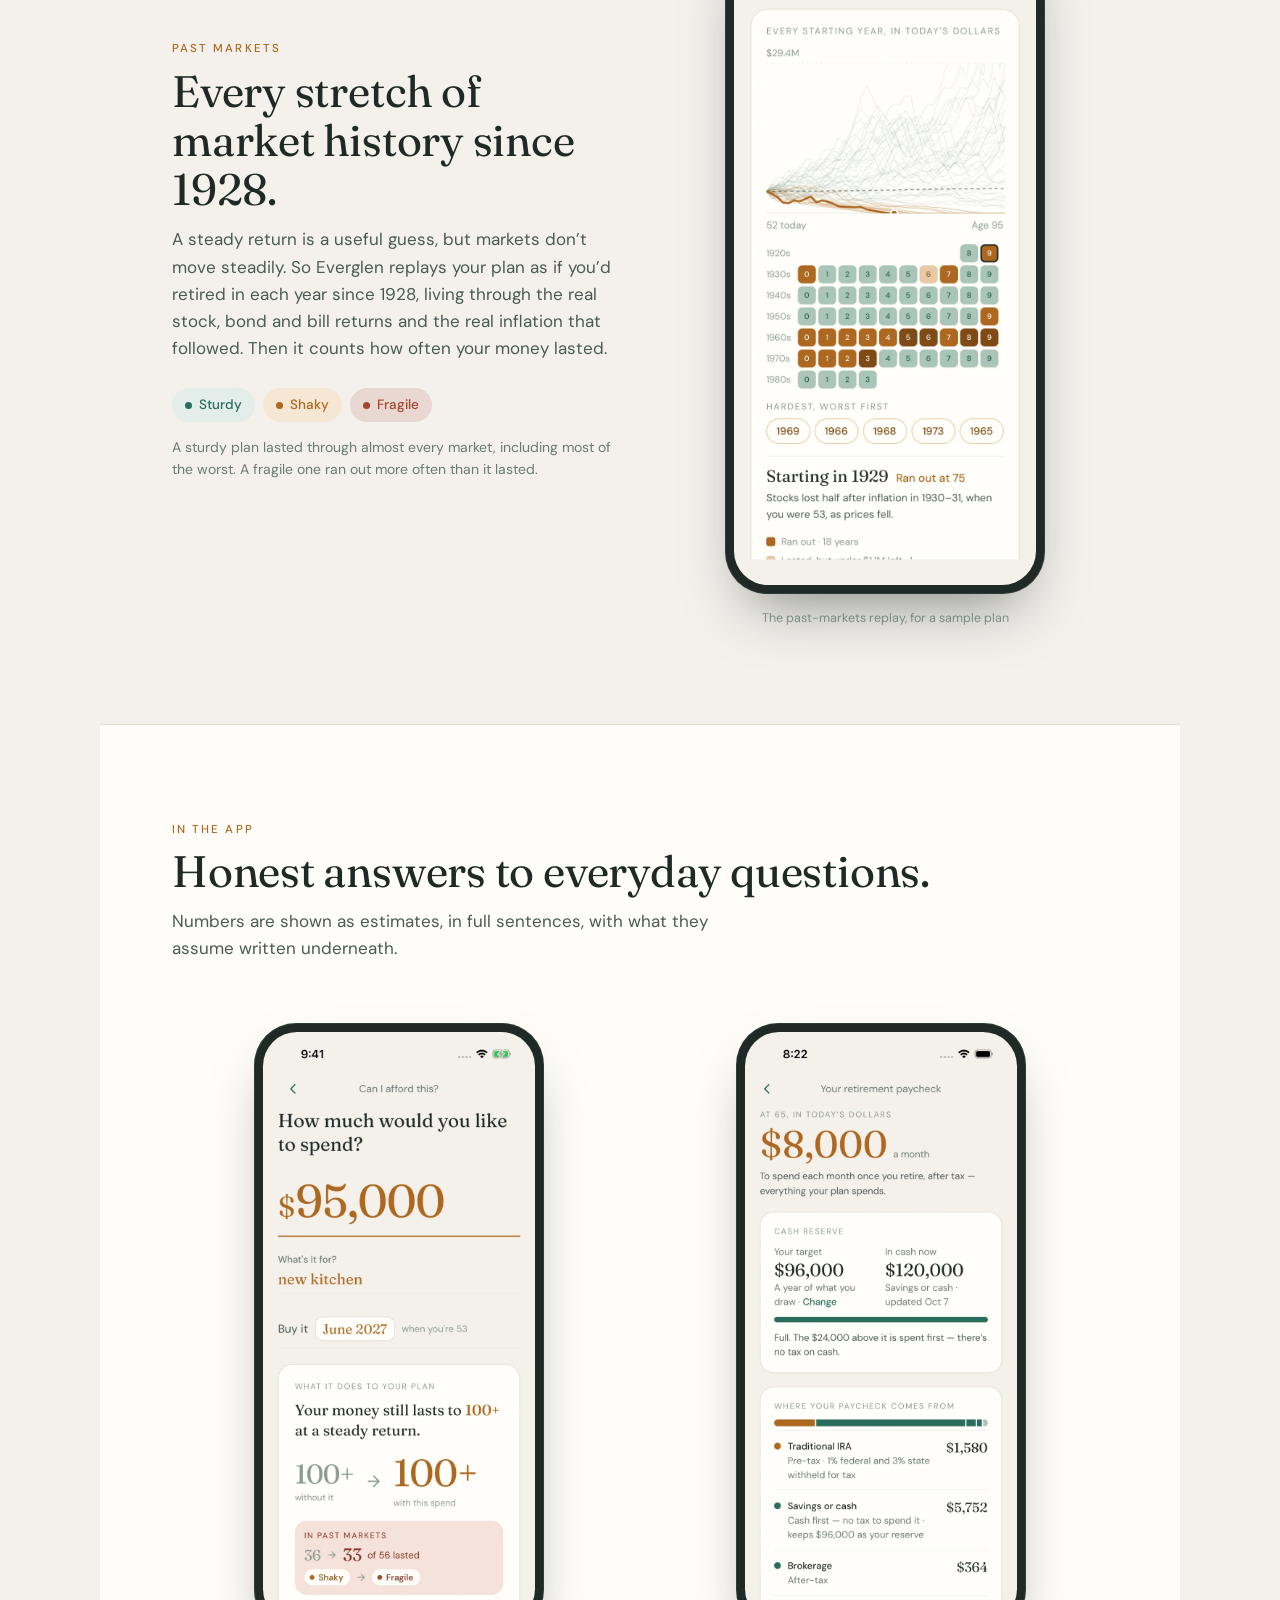
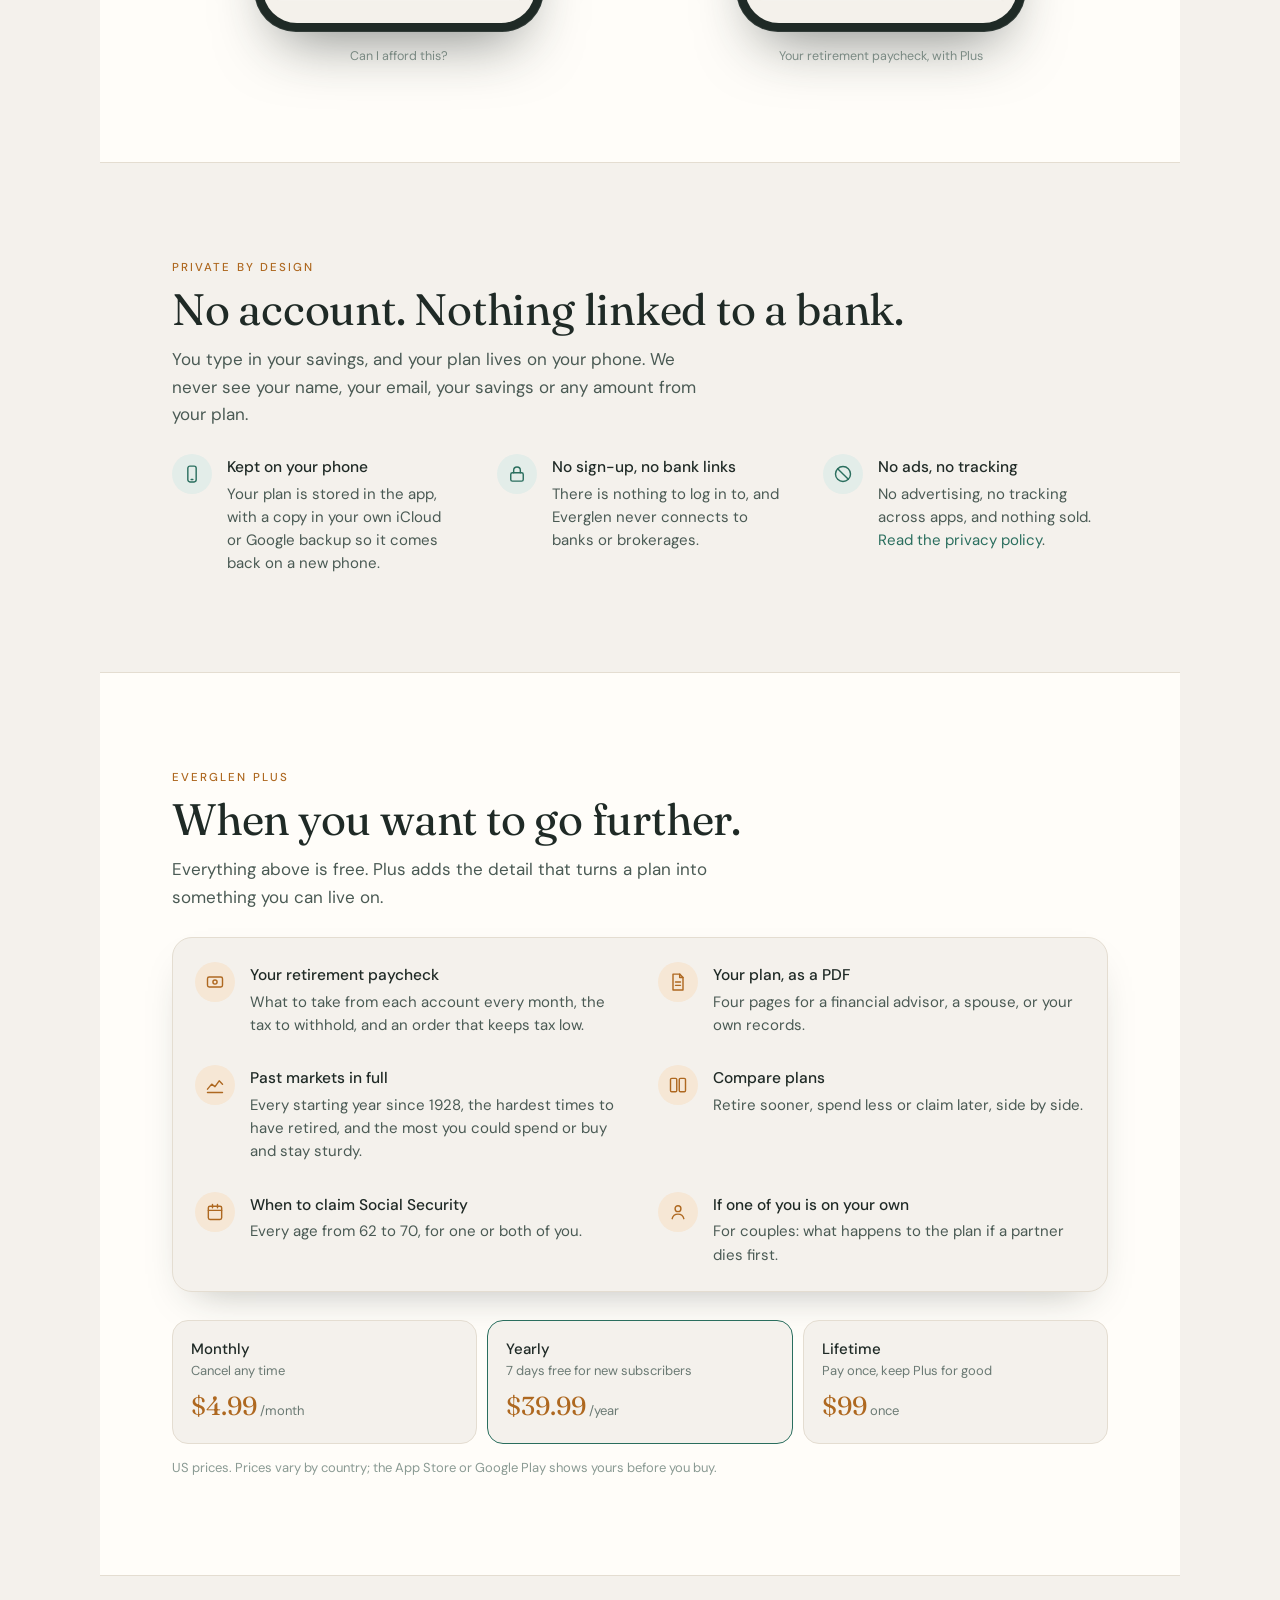
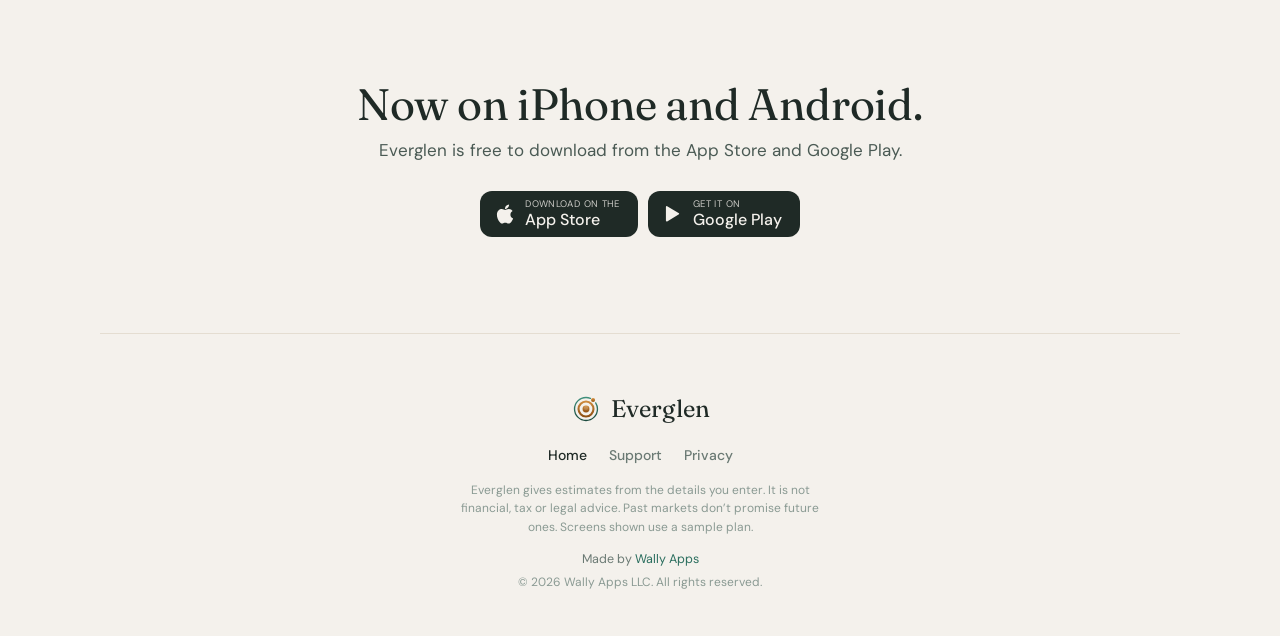
==== commit d33846af: "Everglen is on the App Store: link both badges Both App Store badges now link to the listing, ahead " ====
--- a/index.html
+++ b/index.html
@@ -42,14 +42,14 @@
           <li>Free to use. Everglen Plus adds more when you want it.</li>
         </ul>
         <div class="badge-row">
+          <a class="store-badge" data-store="appstore" href="https://apps.apple.com/us/app/everglen-retirement-planner/id6815006947" aria-label="Download Everglen on the App Store">
+            <svg viewBox="0 0 384 512" aria-hidden="true"><path d="M318.7 268.7c-.2-36.7 16.4-64.4 50-84.8-18.8-26.9-47.2-41.7-84.7-44.6-35.5-2.8-74.3 20.7-88.5 20.7-15 0-49.4-19.7-76.4-19.7C63.3 141.2 4 184.8 4 273.5q0 39.3 14.4 81.2c12.8 36.7 59 126.7 107.2 125.2 25.2-.6 43-17.9 75.8-17.9 31.8 0 48.3 17.9 76.4 17.9 48.6-.7 90.4-82.5 102.6-119.3-65.2-30.7-61.7-90-61.7-91.9zm-56.6-164.2c27.3-32.4 24.8-61.9 24-72.5-24.1 1.4-52 16.4-67.9 34.9-17.5 19.8-27.8 44.3-25.6 71.9 26.1 2 49.9-11.4 69.5-34.3z"/></svg>
+            <span class="stack"><span class="top">DOWNLOAD ON THE</span><span class="bot">App Store</span></span>
+          </a>
           <a class="store-badge" data-store="googleplay" href="https://play.google.com/store/apps/details?id=com.wallyapps.meridian" aria-label="Get Everglen on Google Play">
             <svg viewBox="0 0 24 24" aria-hidden="true"><path d="M3.5 20.5V3.5c0-.55.45-1 1-1 .18 0 .35.05.51.13l14.14 8.5c.4.24.4.83 0 1.07L5.01 20.87c-.16.08-.33.13-.51.13-.55 0-1-.45-1-1z"/></svg>
             <span class="stack"><span class="top">GET IT ON</span><span class="bot">Google Play</span></span>
           </a>
-          <span class="store-badge coming-soon" aria-label="Coming soon to the App Store">
-            <svg viewBox="0 0 384 512" aria-hidden="true"><path d="M318.7 268.7c-.2-36.7 16.4-64.4 50-84.8-18.8-26.9-47.2-41.7-84.7-44.6-35.5-2.8-74.3 20.7-88.5 20.7-15 0-49.4-19.7-76.4-19.7C63.3 141.2 4 184.8 4 273.5q0 39.3 14.4 81.2c12.8 36.7 59 126.7 107.2 125.2 25.2-.6 43-17.9 75.8-17.9 31.8 0 48.3 17.9 76.4 17.9 48.6-.7 90.4-82.5 102.6-119.3-65.2-30.7-61.7-90-61.7-91.9zm-56.6-164.2c27.3-32.4 24.8-61.9 24-72.5-24.1 1.4-52 16.4-67.9 34.9-17.5 19.8-27.8 44.3-25.6 71.9 26.1 2 49.9-11.4 69.5-34.3z"/></svg>
-            <span class="stack"><span class="top">COMING SOON TO</span><span class="bot">App Store</span></span>
-          </span>
         </div>
       </div>
 
@@ -274,17 +274,17 @@
 
   <!-- ============ CTA BAND ============ -->
   <section class="section cta-band">
-    <h2 class="h2">Now on Android. Coming soon to iPhone.</h2>
-    <p class="sub">Everglen is on Google Play now. The iPhone version is on its way, and this page will link to it as soon as it’s in the App Store.</p>
+    <h2 class="h2">Now on iPhone and Android.</h2>
+    <p class="sub">Everglen is free to download from the App Store and Google Play.</p>
     <div class="badge-row">
+      <a class="store-badge" data-store="appstore" href="https://apps.apple.com/us/app/everglen-retirement-planner/id6815006947" aria-label="Download Everglen on the App Store">
+        <svg viewBox="0 0 384 512" aria-hidden="true"><path d="M318.7 268.7c-.2-36.7 16.4-64.4 50-84.8-18.8-26.9-47.2-41.7-84.7-44.6-35.5-2.8-74.3 20.7-88.5 20.7-15 0-49.4-19.7-76.4-19.7C63.3 141.2 4 184.8 4 273.5q0 39.3 14.4 81.2c12.8 36.7 59 126.7 107.2 125.2 25.2-.6 43-17.9 75.8-17.9 31.8 0 48.3 17.9 76.4 17.9 48.6-.7 90.4-82.5 102.6-119.3-65.2-30.7-61.7-90-61.7-91.9zm-56.6-164.2c27.3-32.4 24.8-61.9 24-72.5-24.1 1.4-52 16.4-67.9 34.9-17.5 19.8-27.8 44.3-25.6 71.9 26.1 2 49.9-11.4 69.5-34.3z"/></svg>
+        <span class="stack"><span class="top">DOWNLOAD ON THE</span><span class="bot">App Store</span></span>
+      </a>
       <a class="store-badge" data-store="googleplay" href="https://play.google.com/store/apps/details?id=com.wallyapps.meridian" aria-label="Get Everglen on Google Play">
         <svg viewBox="0 0 24 24" aria-hidden="true"><path d="M3.5 20.5V3.5c0-.55.45-1 1-1 .18 0 .35.05.51.13l14.14 8.5c.4.24.4.83 0 1.07L5.01 20.87c-.16.08-.33.13-.51.13-.55 0-1-.45-1-1z"/></svg>
         <span class="stack"><span class="top">GET IT ON</span><span class="bot">Google Play</span></span>
       </a>
-      <span class="store-badge coming-soon" aria-label="Coming soon to the App Store">
-        <svg viewBox="0 0 384 512" aria-hidden="true"><path d="M318.7 268.7c-.2-36.7 16.4-64.4 50-84.8-18.8-26.9-47.2-41.7-84.7-44.6-35.5-2.8-74.3 20.7-88.5 20.7-15 0-49.4-19.7-76.4-19.7C63.3 141.2 4 184.8 4 273.5q0 39.3 14.4 81.2c12.8 36.7 59 126.7 107.2 125.2 25.2-.6 43-17.9 75.8-17.9 31.8 0 48.3 17.9 76.4 17.9 48.6-.7 90.4-82.5 102.6-119.3-65.2-30.7-61.7-90-61.7-91.9zm-56.6-164.2c27.3-32.4 24.8-61.9 24-72.5-24.1 1.4-52 16.4-67.9 34.9-17.5 19.8-27.8 44.3-25.6 71.9 26.1 2 49.9-11.4 69.5-34.3z"/></svg>
-        <span class="stack"><span class="top">COMING SOON TO</span><span class="bot">App Store</span></span>
-      </span>
     </div>
   </section>
 
--- a/styles.css
+++ b/styles.css
@@ -138,13 +138,6 @@
 .store-badge .stack { display: flex; flex-direction: column; line-height: 1; text-align: left; }
 .store-badge .stack .top { font-size: 9.5px; letter-spacing: 0.04em; opacity: 0.8; }
 .store-badge .stack .bot { font-size: 16px; font-weight: 500; margin-top: 3px; }
-.store-badge.coming-soon {
-  background: transparent;
-  color: var(--text);
-  border: 1px solid var(--border);
-  cursor: default;
-}
-.store-badge.coming-soon .stack .top { color: var(--copper); opacity: 1; }
 
 /* ---- Sections (home) ---- */
 .section {
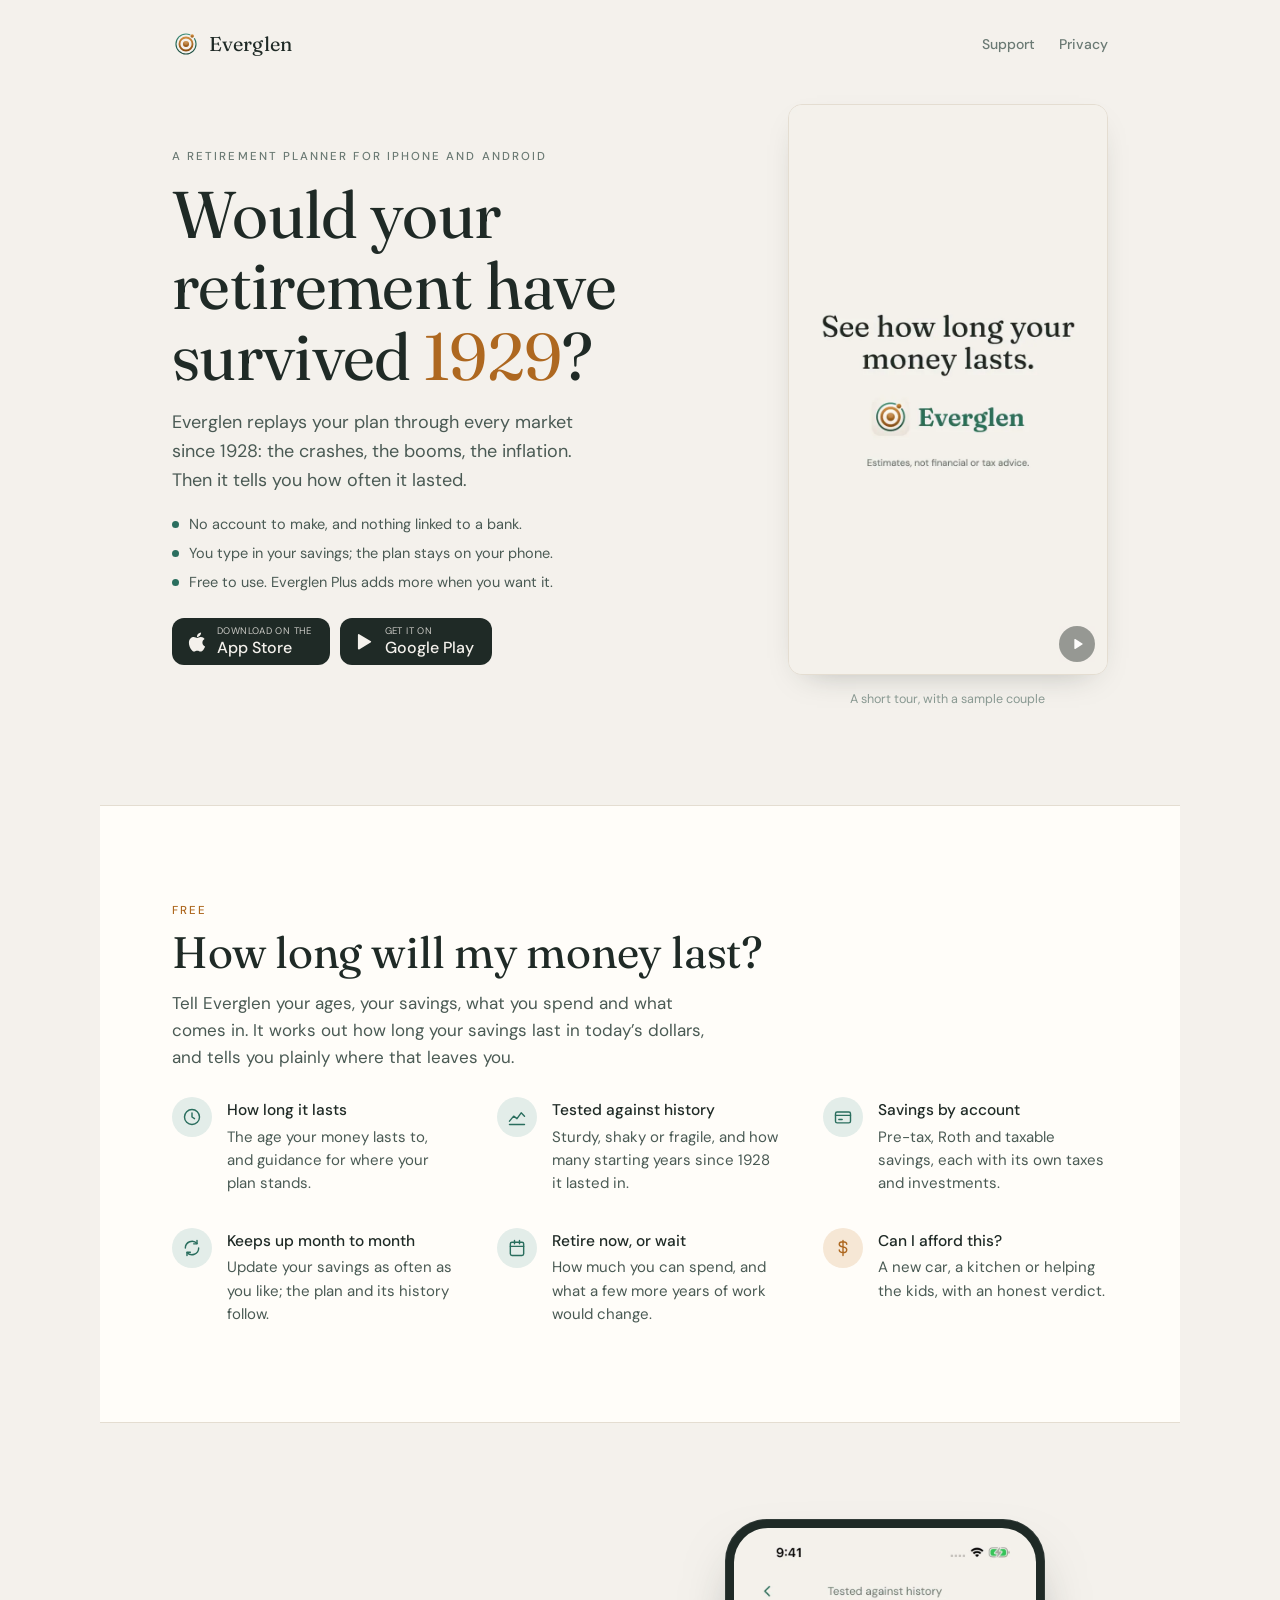
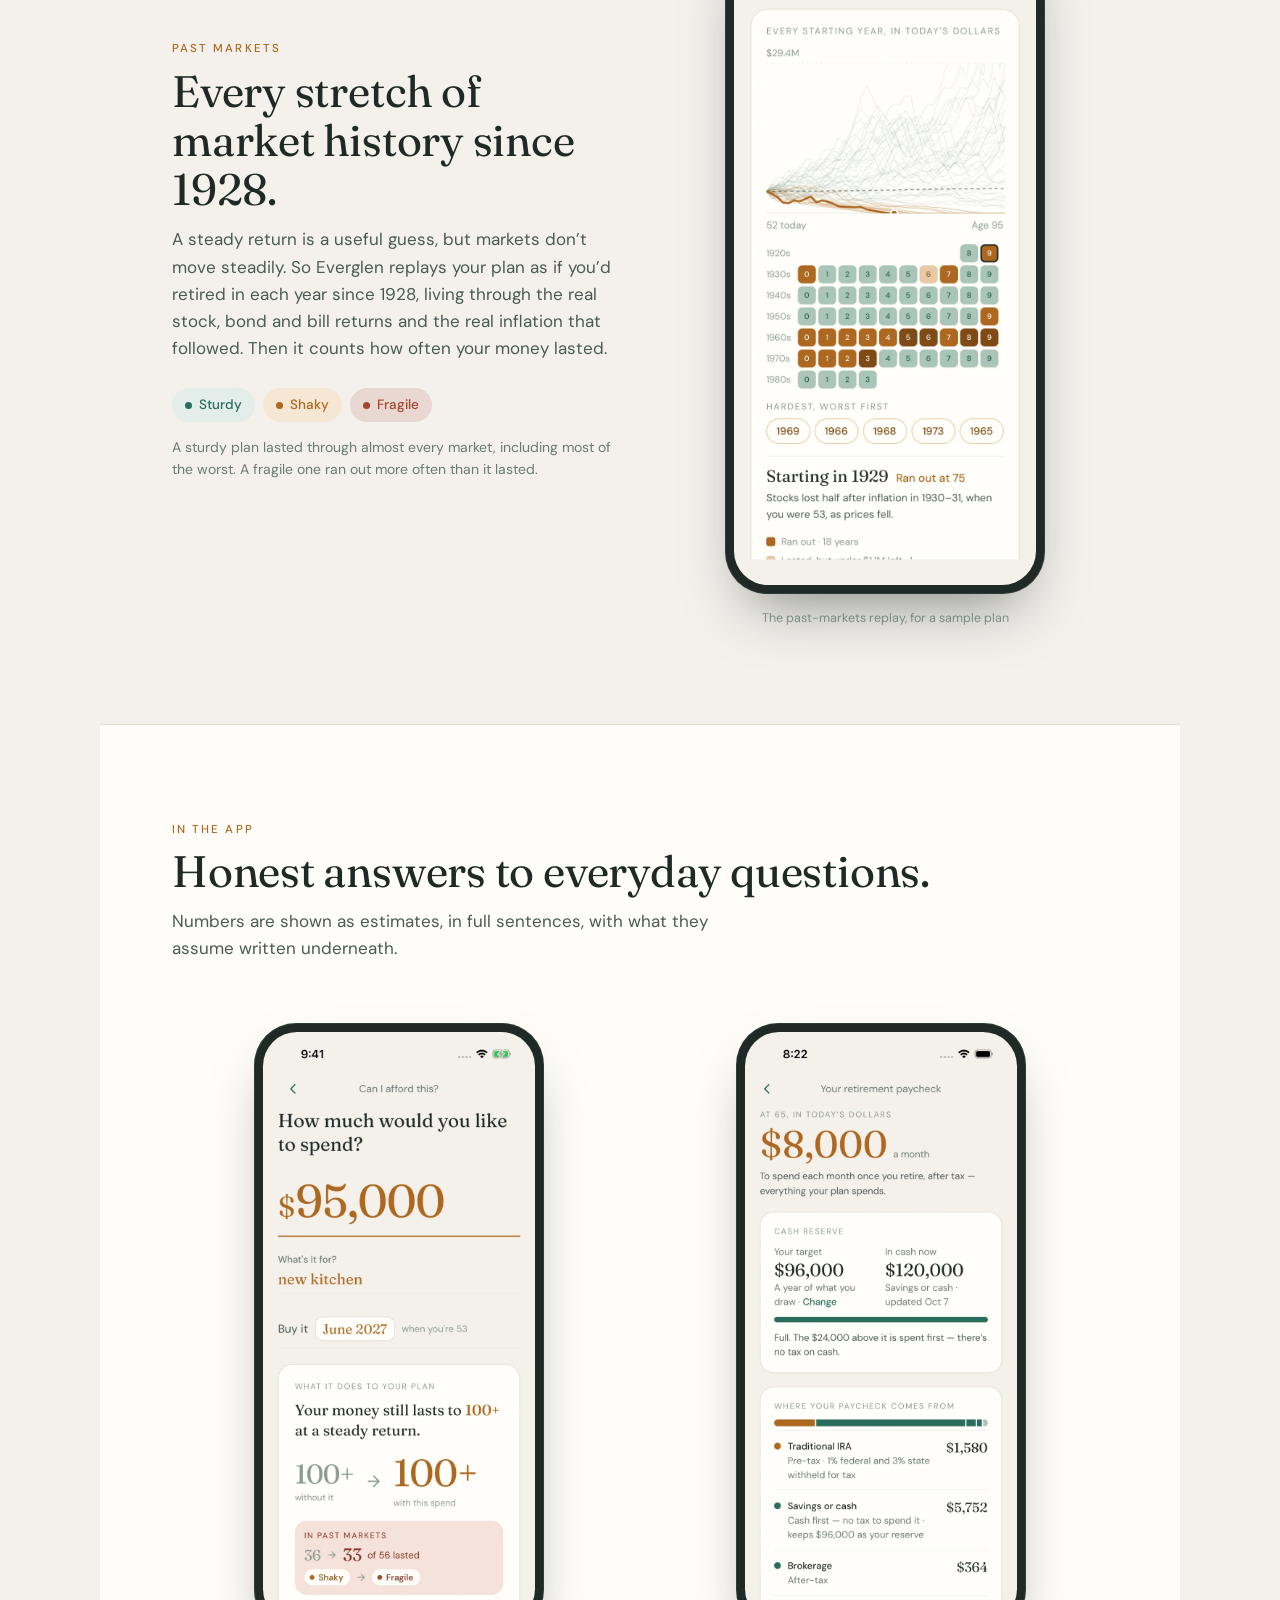
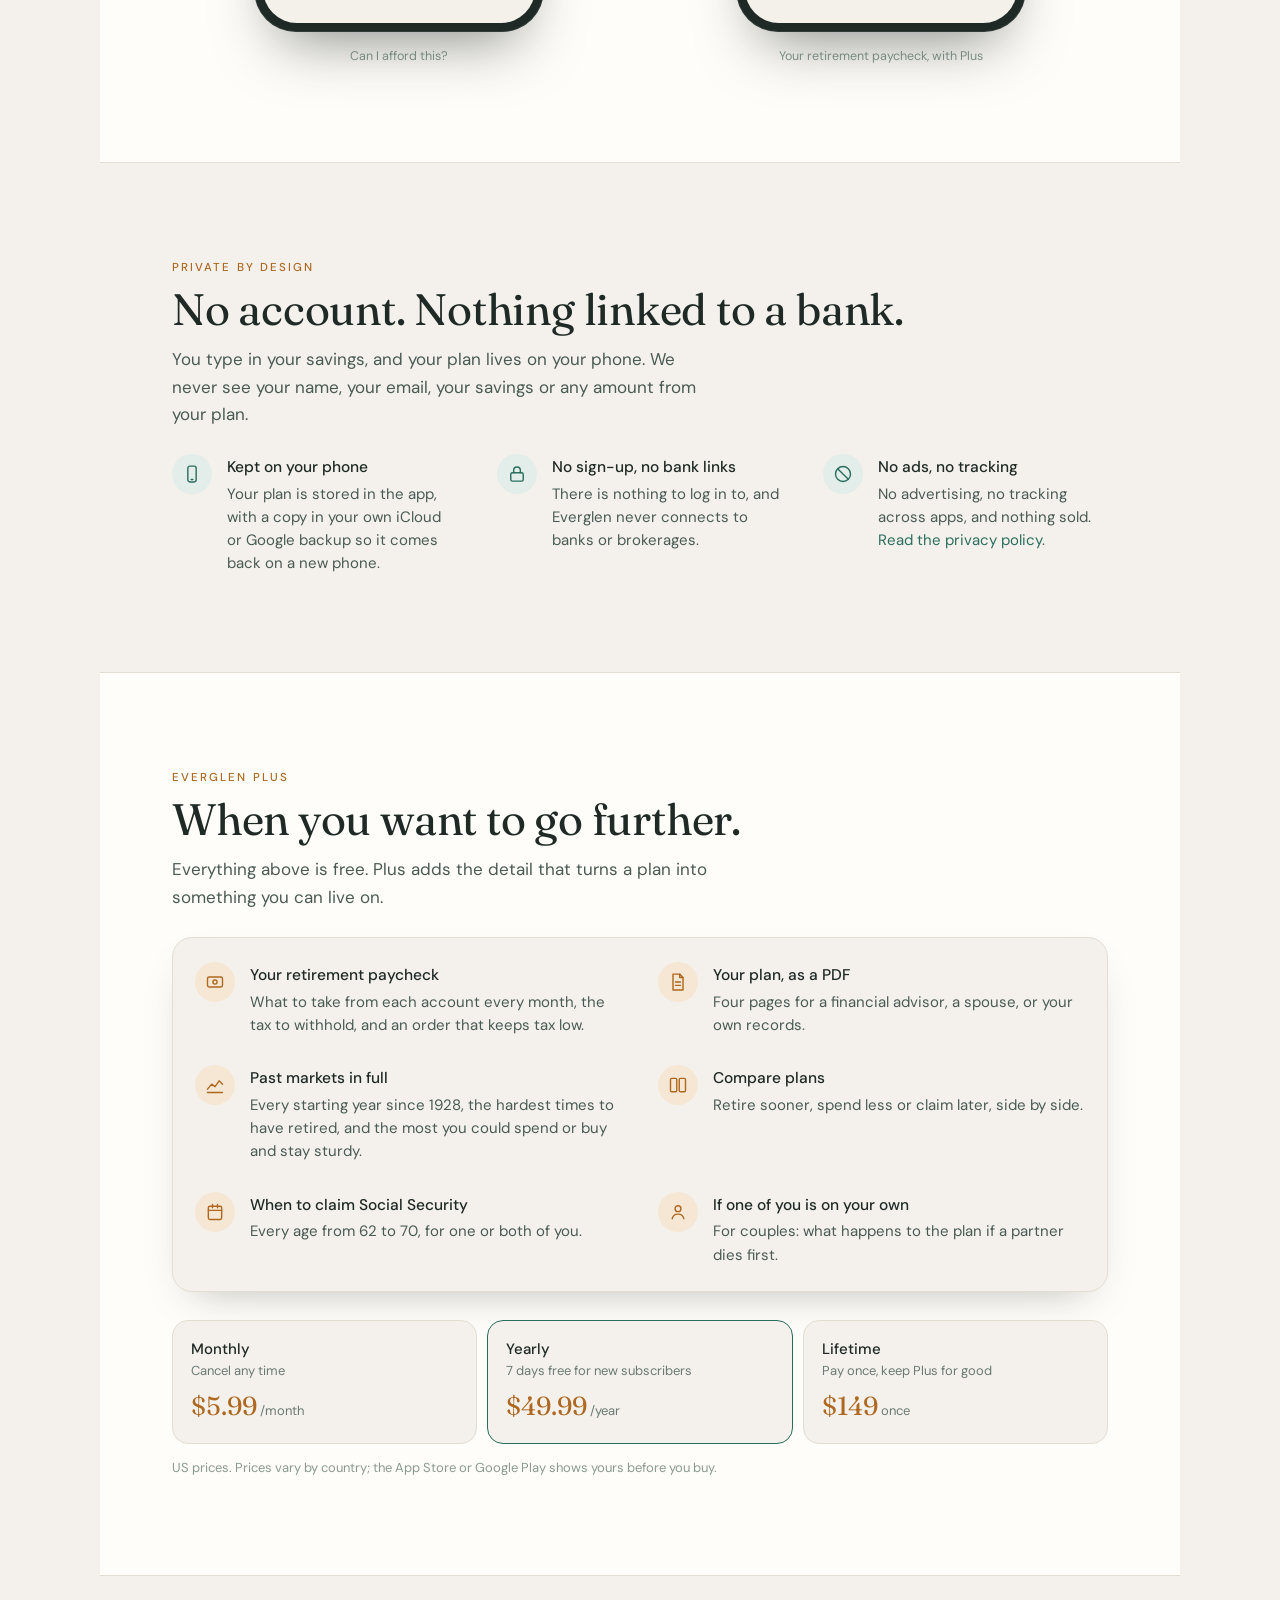
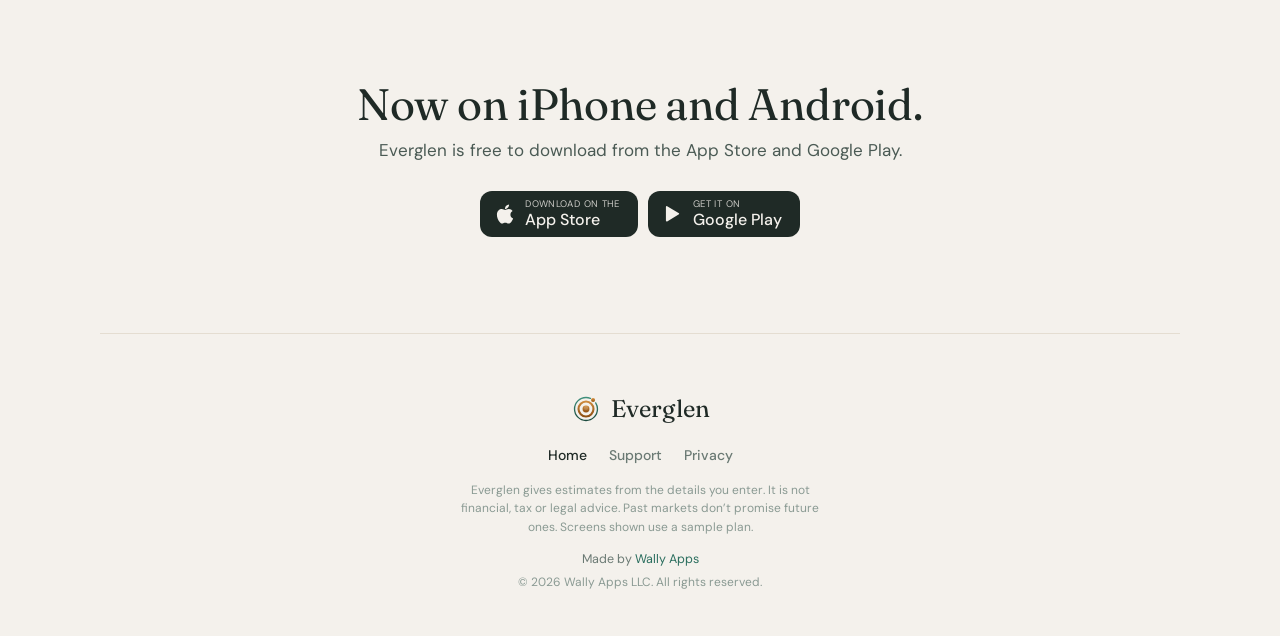
==== commit 1c4ff4c0: "New Plus prices: $5.99 a month, $49.99 a year, $149 for life Updates the price cards on the home pag" ====
--- a/index.html
+++ b/index.html
@@ -258,15 +258,15 @@
     <div class="price-row">
       <div class="price">
         <div><div class="p-name">Monthly</div><div class="p-note">Cancel any time</div></div>
-        <div class="p-amt">$4.99<small> /month</small></div>
+        <div class="p-amt">$5.99<small> /month</small></div>
       </div>
       <div class="price featured">
         <div><div class="p-name">Yearly</div><div class="p-note">7 days free for new subscribers</div></div>
-        <div class="p-amt">$39.99<small> /year</small></div>
+        <div class="p-amt">$49.99<small> /year</small></div>
       </div>
       <div class="price">
         <div><div class="p-name">Lifetime</div><div class="p-note">Pay once, keep Plus for good</div></div>
-        <div class="p-amt">$99<small> once</small></div>
+        <div class="p-amt">$149<small> once</small></div>
       </div>
     </div>
     <p class="fine">US prices. Prices vary by country; the App Store or Google Play shows yours before you buy.</p>
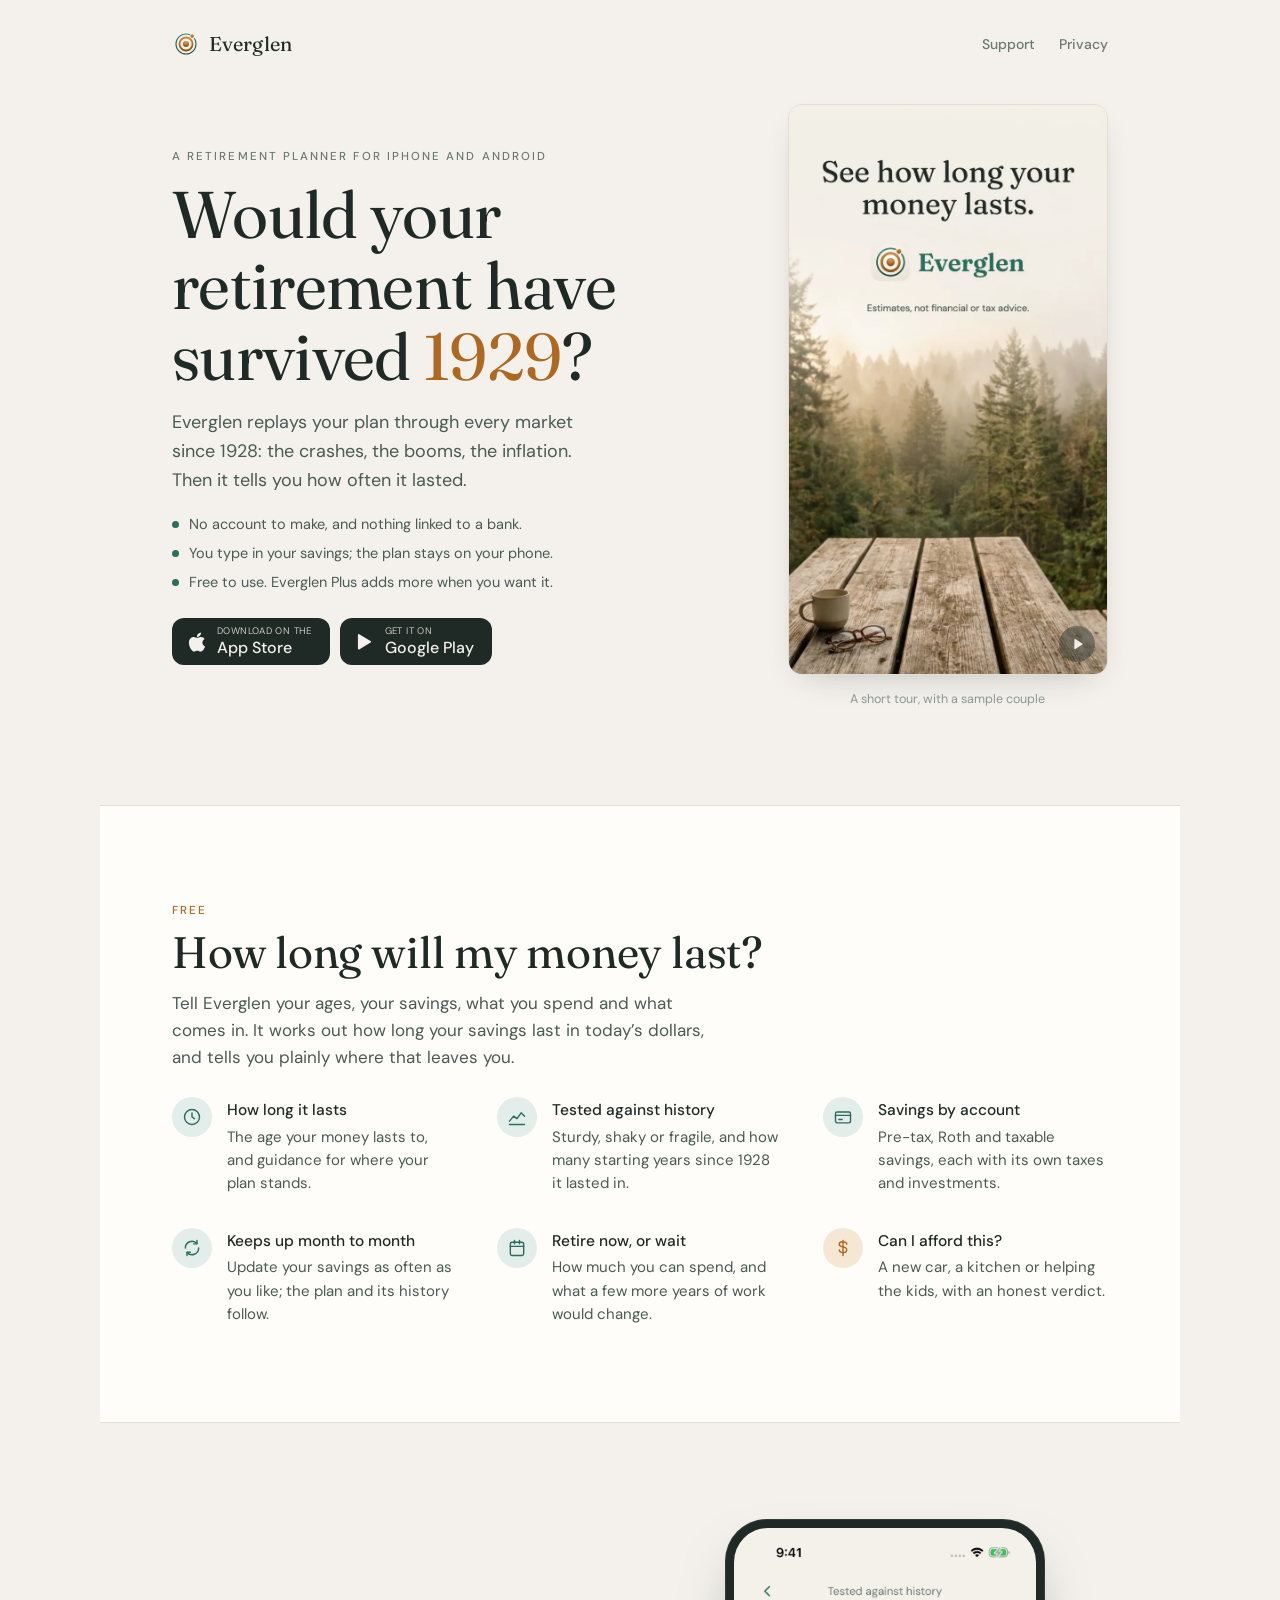
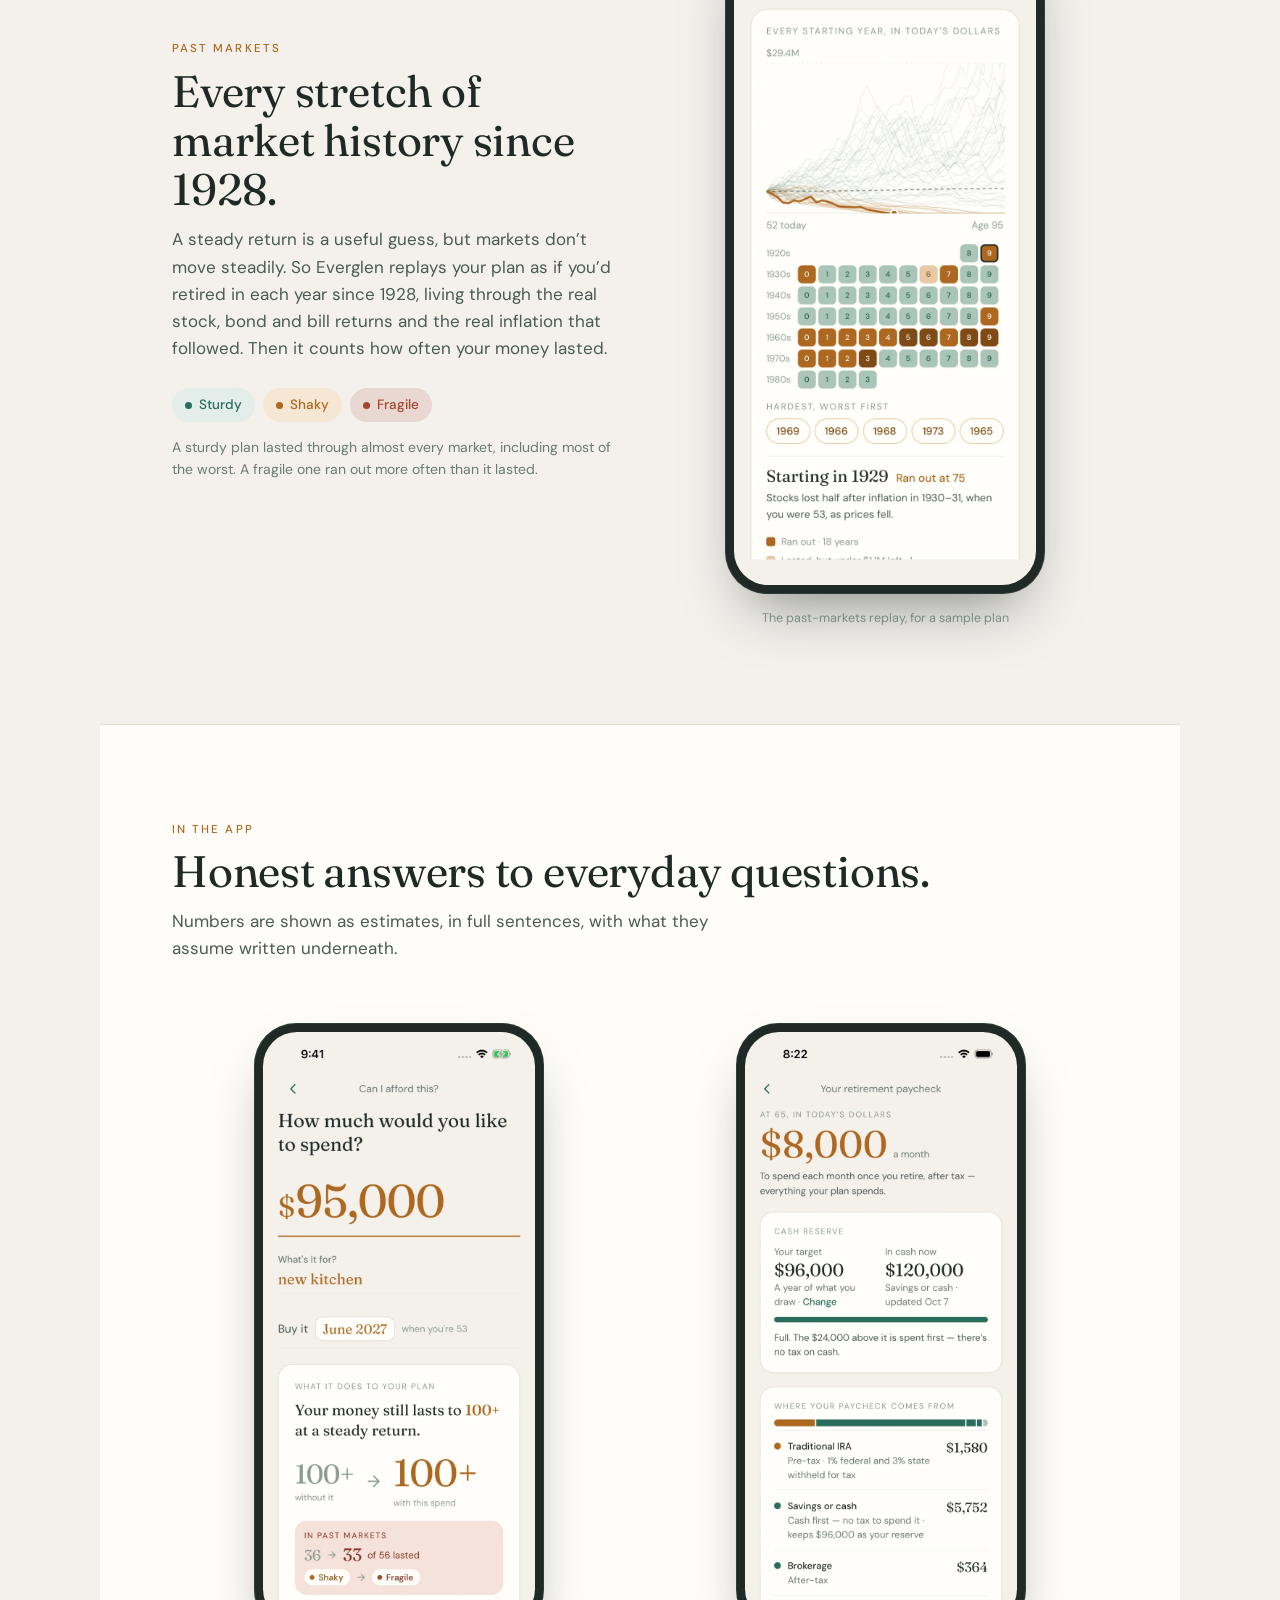
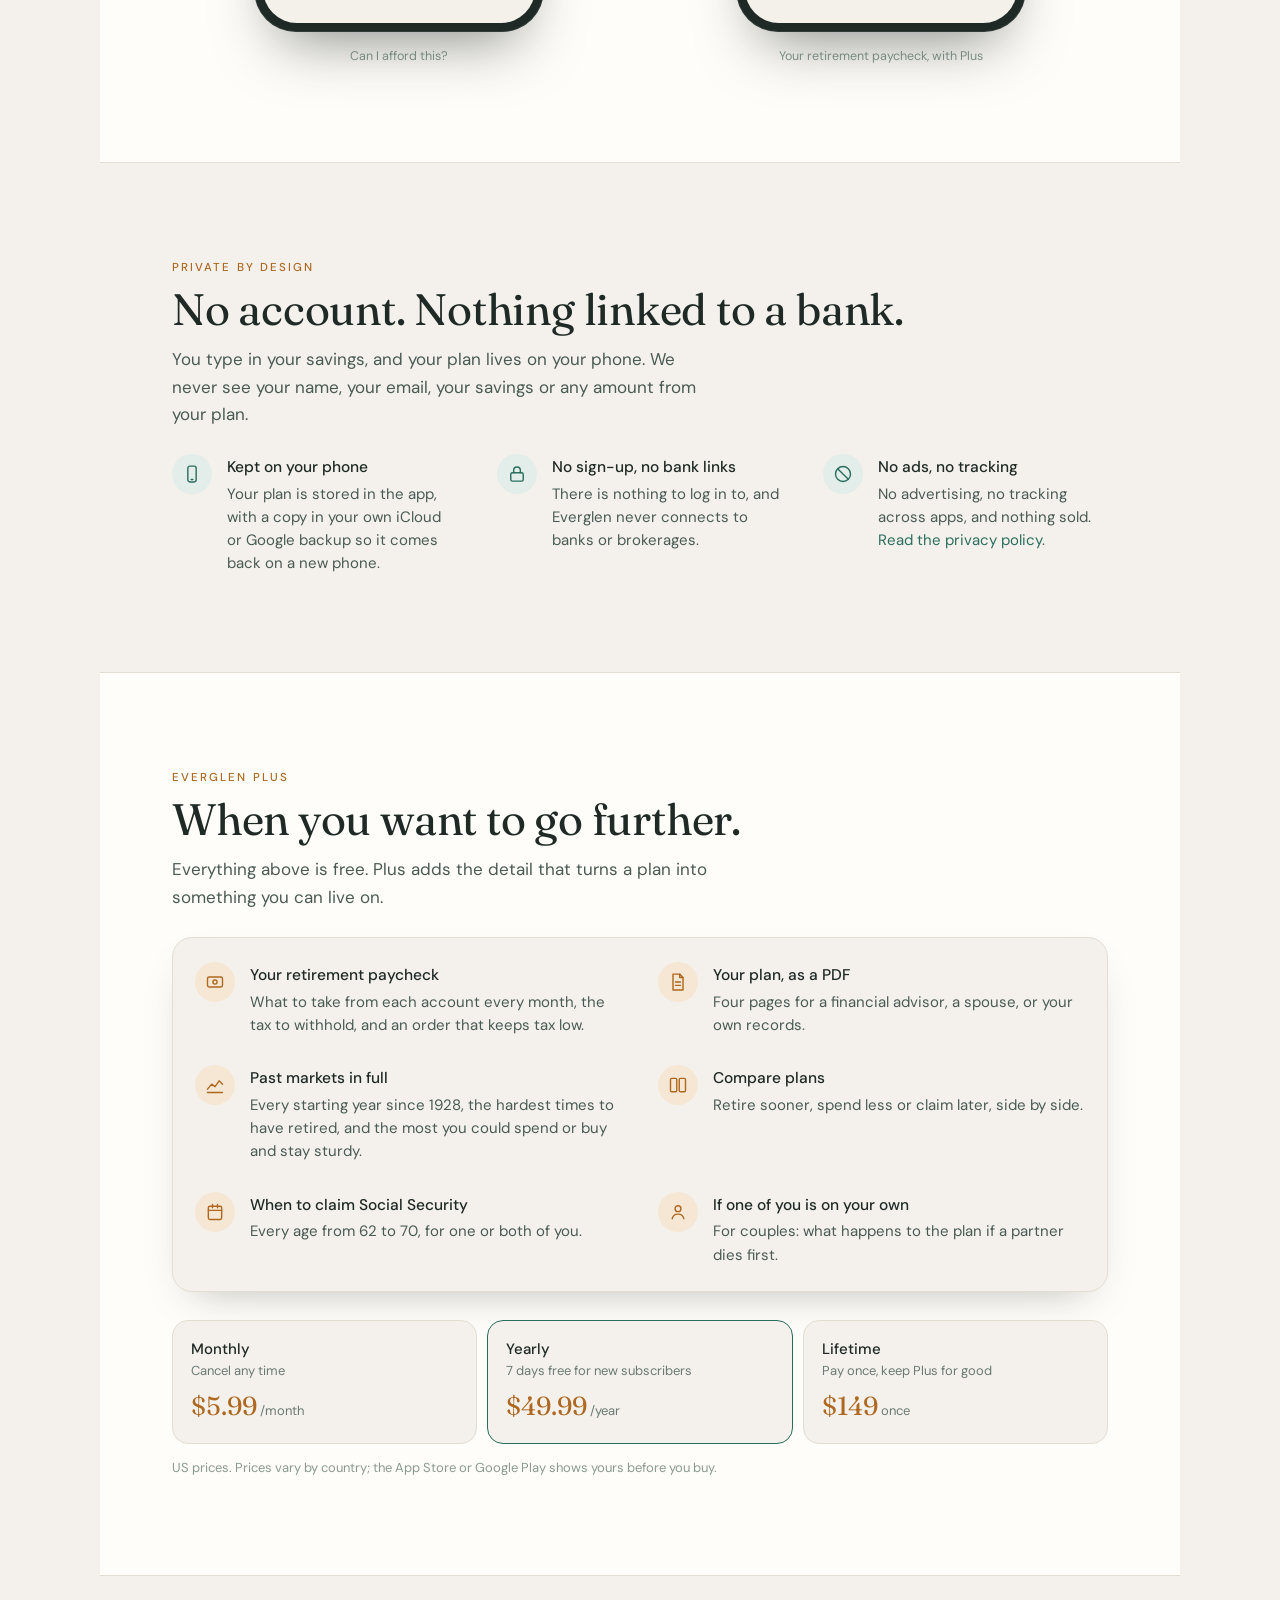
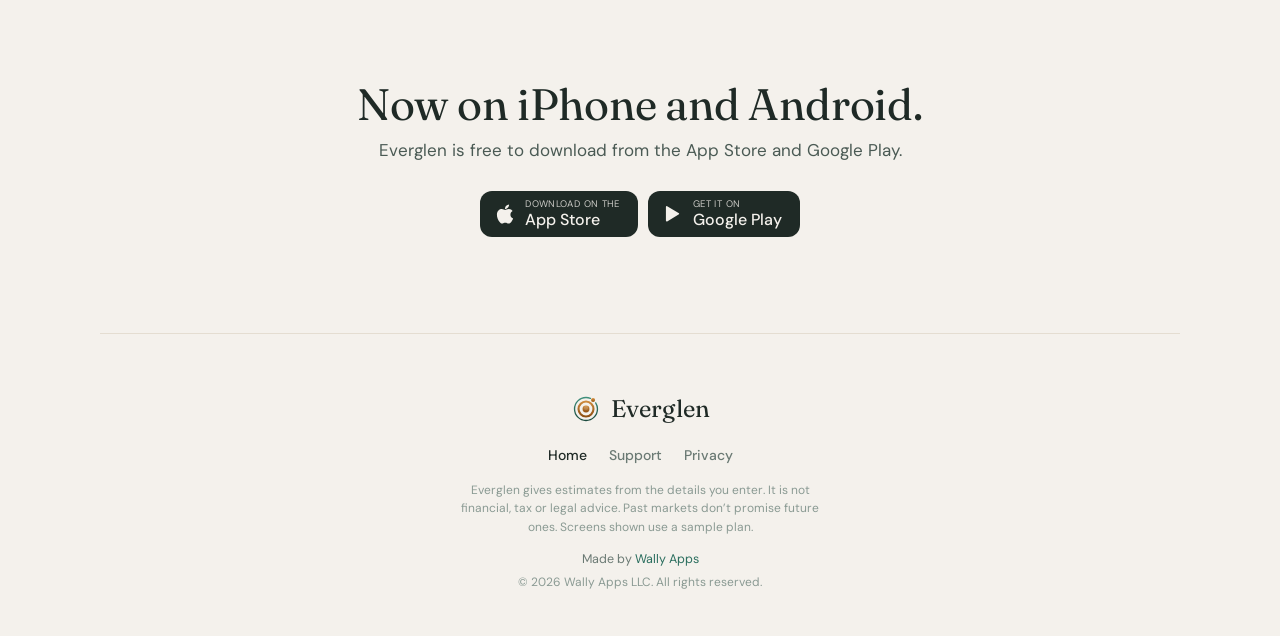
==== commit ad51d6dc: "New promo video, with the misty forest background Replaces the hero promo with the new cut (promo/ou" ====
--- a/index.html
+++ b/index.html
@@ -57,8 +57,8 @@
            and shows the poster instead for people who ask for reduced motion. -->
       <figure class="phone-wrap promo" style="margin-bottom:0;">
         <div class="promo-frame">
-          <video class="promo-video" autoplay muted loop playsinline preload="auto" poster="images/promo-poster.webp" width="720" height="1280" aria-label="A 30-second tour of Everglen with a sample couple. Linda and Tom, 60 and 58, plan to retire at 63 with $1,183,000 saved. Their plan is replayed through every year since 1928, and the money lasts in 54 of 62. They check whether they can afford a trip to Greece next June, see how long their money lasts on Home, and see what two more years of work would buy them. It ends: See how long your money lasts. Everglen. Estimates, not financial or tax advice.">
-            <source src="images/promo.mp4" type="video/mp4" />
+          <video class="promo-video" autoplay muted loop playsinline preload="auto" poster="images/promo-poster.webp?v=2" width="720" height="1280" aria-label="A 30-second tour of Everglen with a sample couple, set on a table in a misty forest. Linda and Tom, 60 and 58, plan to retire at 63 with $1,183,000 saved. Their plan is replayed through every year since 1928, and the money lasts in 54 of 62. They check whether they can afford a $15,000 trip to Greece next June, and it still lasts in 53 of 62. Then their Home screen, and their whole plan in one place. It ends: See how long your money lasts. Everglen. Estimates, not financial or tax advice.">
+            <source src="images/promo.mp4?v=2" type="video/mp4" />
           </video>
           <button class="promo-toggle" type="button" data-promo-toggle aria-label="Pause the video">
             <svg class="i-pause" viewBox="0 0 24 24" aria-hidden="true"><rect x="7" y="5" width="3.5" height="14" rx="1"/><rect x="13.5" y="5" width="3.5" height="14" rx="1"/></svg>
